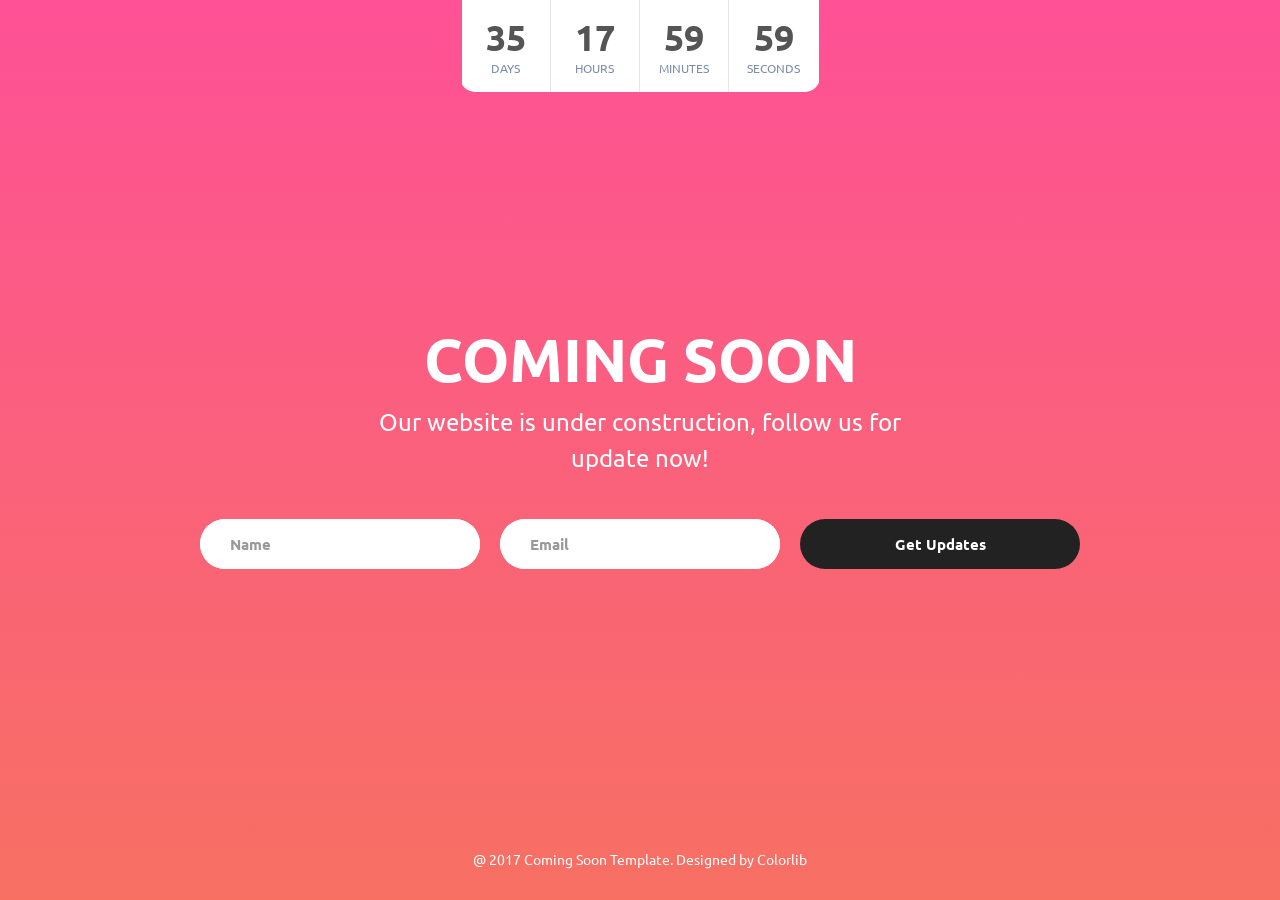
==== index.html @ 7127427f "Changed the Template to a coming soon Added a new tamplate to change the website to coming soon rath" ====
<!DOCTYPE html>
<html lang="en">
<head>
	<title>Kibou Games is comming back soon!</title>
	<meta charset="UTF-8">
	<meta name="viewport" content="width=device-width, initial-scale=1">
<!--===============================================================================================-->	
	<link rel="icon" type="image/png" href="images/icons/favicon.ico"/>
<!--===============================================================================================-->
	<link rel="stylesheet" type="text/css" href="vendor/bootstrap/css/bootstrap.min.css">
<!--===============================================================================================-->
	<link rel="stylesheet" type="text/css" href="fonts/font-awesome-4.7.0/css/font-awesome.min.css">
<!--===============================================================================================-->
	<link rel="stylesheet" type="text/css" href="vendor/animate/animate.css">
<!--===============================================================================================-->
	<link rel="stylesheet" type="text/css" href="vendor/select2/select2.min.css">
<!--===============================================================================================-->
	<link rel="stylesheet" type="text/css" href="css/util.css">
	<link rel="stylesheet" type="text/css" href="css/main.css">
<!--===============================================================================================-->
</head>
<body>
	
	
	<div class="bg-g1 size1 flex-w flex-col-c-sb p-l-15 p-r-15 p-b-30">
		<div class="flex-w flex-c cd100 wsize1 bor1">
			<div class="flex-col-c-m size2 bg0 bor2">
				<span class="l1-txt3 p-b-7 days">35</span>
				<span class="s1-txt1">Days</span>
			</div>

			<div class="flex-col-c-m size2 bg0 bor2">
				<span class="l1-txt3 p-b-7 hours">17</span>
				<span class="s1-txt1">Hours</span>
			</div>

			<div class="flex-col-c-m size2 bg0 bor2">
				<span class="l1-txt3 p-b-7 minutes">50</span>
				<span class="s1-txt1">Minutes</span>
			</div>

			<div class="flex-col-c-m size2 bg0">
				<span class="l1-txt3 p-b-7 seconds">39</span>
				<span class="s1-txt1">Seconds</span>
			</div>
		</div>


		<div class="flex-col-c w-full p-t-50 p-b-80">
			<h3 class="l1-txt1 txt-center p-b-10">
				Coming Soon
			</h3>

			<p class="txt-center l1-txt2 p-b-43 wsize2">
				Our website is under construction, follow us for update now!
			</p>

			<form class="flex-w flex-c-m w-full contact100-form validate-form">
				<div class="wrap-input100 validate-input where1" data-validate = "Name is required">
					<input class="s1-txt3 placeholder0 input100" type="text" name="name" placeholder="Name">
				</div>

				<div class="wrap-input100 validate-input where1" data-validate = "Email is required: ex@abc.xyz">
					<input class="s1-txt3 placeholder0 input100" type="text" name="email" placeholder="Email">
				</div>

				<button class="flex-c-m s1-txt4 size3 how-btn trans-04 where1">
					Get Updates
				</button>
				
			</form>			
		</div>

		<span class="s1-txt2 txt-center">
			@ 2017 Coming Soon Template. Designed by Colorlib
		</span>

	</div>



	

<!--===============================================================================================-->	
	<script src="vendor/jquery/jquery-3.2.1.min.js"></script>
<!--===============================================================================================-->
	<script src="vendor/bootstrap/js/popper.js"></script>
	<script src="vendor/bootstrap/js/bootstrap.min.js"></script>
<!--===============================================================================================-->
	<script src="vendor/select2/select2.min.js"></script>
<!--===============================================================================================-->
	<script src="vendor/countdowntime/moment.min.js"></script>
	<script src="vendor/countdowntime/moment-timezone.min.js"></script>
	<script src="vendor/countdowntime/moment-timezone-with-data.min.js"></script>
	<script src="vendor/countdowntime/countdowntime.js"></script>
	<script>
		$('.cd100').countdown100({
			// Set Endtime here
			// Endtime must be > current time
			endtimeYear: 0,
			endtimeMonth: 0,
			endtimeDate: 35,
			endtimeHours: 18,
			endtimeMinutes: 0,
			endtimeSeconds: 0,
			timeZone: "" 
			// ex:  timeZone: "America/New_York", can be empty
			// go to " http://momentjs.com/timezone/ " to get timezone
		});
	</script>
<!--===============================================================================================-->
	<script src="vendor/tilt/tilt.jquery.min.js"></script>
	<script >
		$('.js-tilt').tilt({
			scale: 1.1
		})
	</script>
<!--===============================================================================================-->
	<script src="js/main.js"></script>

</body>
</html>
---- css/util.css ----
/*//////////////////////////////////////////////////////////////////
[ REBOOT ]*/
*, *:before, *:after {
	margin: 0px; 
	padding: 0px; 
	-webkit-box-sizing: border-box;
	-moz-box-sizing: border-box;
	box-sizing: border-box;
}

body, html {
	font-family: Arial, sans-serif;
	font-size: 15px;
	color: #666666;

	height: 100%;
	background-color: #fff;
	-webkit-box-sizing: border-box;
	-moz-box-sizing: border-box;
	box-sizing: border-box;
}

/*---------------------------------------------*/
a:focus {outline: none;}
a:hover {text-decoration: none;}

/* ------------------------------------ */
h1,h2,h3,h4,h5,h6,p {margin: 0px;}

ul, li {
	margin: 0px;
	list-style-type: none;
}


/* ------------------------------------ */
input, textarea, label {
	display: block;
	outline: none;
	border: none;
}

/* ------------------------------------ */
button {
	outline: none;
	border: none;
	background: transparent;
	cursor: pointer;
}
button:focus {outline: none;}

iframe {border: none;}


/*//////////////////////////////////////////////////////////////////
[ FONT SIZE ]*/
.fs-1 {font-size: 1px;}
.fs-2 {font-size: 2px;}
.fs-3 {font-size: 3px;}
.fs-4 {font-size: 4px;}
.fs-5 {font-size: 5px;}
.fs-6 {font-size: 6px;}
.fs-7 {font-size: 7px;}
.fs-8 {font-size: 8px;}
.fs-9 {font-size: 9px;}
.fs-10 {font-size: 10px;}
.fs-11 {font-size: 11px;}
.fs-12 {font-size: 12px;}
.fs-13 {font-size: 13px;}
.fs-14 {font-size: 14px;}
.fs-15 {font-size: 15px;}
.fs-16 {font-size: 16px;}
.fs-17 {font-size: 17px;}
.fs-18 {font-size: 18px;}
.fs-19 {font-size: 19px;}
.fs-20 {font-size: 20px;}
.fs-21 {font-size: 21px;}
.fs-22 {font-size: 22px;}
.fs-23 {font-size: 23px;}
.fs-24 {font-size: 24px;}
.fs-25 {font-size: 25px;}
.fs-26 {font-size: 26px;}
.fs-27 {font-size: 27px;}
.fs-28 {font-size: 28px;}
.fs-29 {font-size: 29px;}
.fs-30 {font-size: 30px;}
.fs-31 {font-size: 31px;}
.fs-32 {font-size: 32px;}
.fs-33 {font-size: 33px;}
.fs-34 {font-size: 34px;}
.fs-35 {font-size: 35px;}
.fs-36 {font-size: 36px;}
.fs-37 {font-size: 37px;}
.fs-38 {font-size: 38px;}
.fs-39 {font-size: 39px;}
.fs-40 {font-size: 40px;}
.fs-41 {font-size: 41px;}
.fs-42 {font-size: 42px;}
.fs-43 {font-size: 43px;}
.fs-44 {font-size: 44px;}
.fs-45 {font-size: 45px;}
.fs-46 {font-size: 46px;}
.fs-47 {font-size: 47px;}
.fs-48 {font-size: 48px;}
.fs-49 {font-size: 49px;}
.fs-50 {font-size: 50px;}
.fs-51 {font-size: 51px;}
.fs-52 {font-size: 52px;}
.fs-53 {font-size: 53px;}
.fs-54 {font-size: 54px;}
.fs-55 {font-size: 55px;}
.fs-56 {font-size: 56px;}
.fs-57 {font-size: 57px;}
.fs-58 {font-size: 58px;}
.fs-59 {font-size: 59px;}
.fs-60 {font-size: 60px;}
.fs-61 {font-size: 61px;}
.fs-62 {font-size: 62px;}
.fs-63 {font-size: 63px;}
.fs-64 {font-size: 64px;}
.fs-65 {font-size: 65px;}
.fs-66 {font-size: 66px;}
.fs-67 {font-size: 67px;}
.fs-68 {font-size: 68px;}
.fs-69 {font-size: 69px;}
.fs-70 {font-size: 70px;}
.fs-71 {font-size: 71px;}
.fs-72 {font-size: 72px;}
.fs-73 {font-size: 73px;}
.fs-74 {font-size: 74px;}
.fs-75 {font-size: 75px;}
.fs-76 {font-size: 76px;}
.fs-77 {font-size: 77px;}
.fs-78 {font-size: 78px;}
.fs-79 {font-size: 79px;}
.fs-80 {font-size: 80px;}
.fs-81 {font-size: 81px;}
.fs-82 {font-size: 82px;}
.fs-83 {font-size: 83px;}
.fs-84 {font-size: 84px;}
.fs-85 {font-size: 85px;}
.fs-86 {font-size: 86px;}
.fs-87 {font-size: 87px;}
.fs-88 {font-size: 88px;}
.fs-89 {font-size: 89px;}
.fs-90 {font-size: 90px;}
.fs-91 {font-size: 91px;}
.fs-92 {font-size: 92px;}
.fs-93 {font-size: 93px;}
.fs-94 {font-size: 94px;}
.fs-95 {font-size: 95px;}
.fs-96 {font-size: 96px;}
.fs-97 {font-size: 97px;}
.fs-98 {font-size: 98px;}
.fs-99 {font-size: 99px;}
.fs-100 {font-size: 100px;}
.fs-101 {font-size: 101px;}
.fs-102 {font-size: 102px;}
.fs-103 {font-size: 103px;}
.fs-104 {font-size: 104px;}
.fs-105 {font-size: 105px;}
.fs-106 {font-size: 106px;}
.fs-107 {font-size: 107px;}
.fs-108 {font-size: 108px;}
.fs-109 {font-size: 109px;}
.fs-110 {font-size: 110px;}
.fs-111 {font-size: 111px;}
.fs-112 {font-size: 112px;}
.fs-113 {font-size: 113px;}
.fs-114 {font-size: 114px;}
.fs-115 {font-size: 115px;}
.fs-116 {font-size: 116px;}
.fs-117 {font-size: 117px;}
.fs-118 {font-size: 118px;}
.fs-119 {font-size: 119px;}
.fs-120 {font-size: 120px;}
.fs-121 {font-size: 121px;}
.fs-122 {font-size: 122px;}
.fs-123 {font-size: 123px;}
.fs-124 {font-size: 124px;}
.fs-125 {font-size: 125px;}
.fs-126 {font-size: 126px;}
.fs-127 {font-size: 127px;}
.fs-128 {font-size: 128px;}
.fs-129 {font-size: 129px;}
.fs-130 {font-size: 130px;}
.fs-131 {font-size: 131px;}
.fs-132 {font-size: 132px;}
.fs-133 {font-size: 133px;}
.fs-134 {font-size: 134px;}
.fs-135 {font-size: 135px;}
.fs-136 {font-size: 136px;}
.fs-137 {font-size: 137px;}
.fs-138 {font-size: 138px;}
.fs-139 {font-size: 139px;}
.fs-140 {font-size: 140px;}
.fs-141 {font-size: 141px;}
.fs-142 {font-size: 142px;}
.fs-143 {font-size: 143px;}
.fs-144 {font-size: 144px;}
.fs-145 {font-size: 145px;}
.fs-146 {font-size: 146px;}
.fs-147 {font-size: 147px;}
.fs-148 {font-size: 148px;}
.fs-149 {font-size: 149px;}
.fs-150 {font-size: 150px;}
.fs-151 {font-size: 151px;}
.fs-152 {font-size: 152px;}
.fs-153 {font-size: 153px;}
.fs-154 {font-size: 154px;}
.fs-155 {font-size: 155px;}
.fs-156 {font-size: 156px;}
.fs-157 {font-size: 157px;}
.fs-158 {font-size: 158px;}
.fs-159 {font-size: 159px;}
.fs-160 {font-size: 160px;}
.fs-161 {font-size: 161px;}
.fs-162 {font-size: 162px;}
.fs-163 {font-size: 163px;}
.fs-164 {font-size: 164px;}
.fs-165 {font-size: 165px;}
.fs-166 {font-size: 166px;}
.fs-167 {font-size: 167px;}
.fs-168 {font-size: 168px;}
.fs-169 {font-size: 169px;}
.fs-170 {font-size: 170px;}
.fs-171 {font-size: 171px;}
.fs-172 {font-size: 172px;}
.fs-173 {font-size: 173px;}
.fs-174 {font-size: 174px;}
.fs-175 {font-size: 175px;}
.fs-176 {font-size: 176px;}
.fs-177 {font-size: 177px;}
.fs-178 {font-size: 178px;}
.fs-179 {font-size: 179px;}
.fs-180 {font-size: 180px;}
.fs-181 {font-size: 181px;}
.fs-182 {font-size: 182px;}
.fs-183 {font-size: 183px;}
.fs-184 {font-size: 184px;}
.fs-185 {font-size: 185px;}
.fs-186 {font-size: 186px;}
.fs-187 {font-size: 187px;}
.fs-188 {font-size: 188px;}
.fs-189 {font-size: 189px;}
.fs-190 {font-size: 190px;}
.fs-191 {font-size: 191px;}
.fs-192 {font-size: 192px;}
.fs-193 {font-size: 193px;}
.fs-194 {font-size: 194px;}
.fs-195 {font-size: 195px;}
.fs-196 {font-size: 196px;}
.fs-197 {font-size: 197px;}
.fs-198 {font-size: 198px;}
.fs-199 {font-size: 199px;}
.fs-200 {font-size: 200px;}

/*//////////////////////////////////////////////////////////////////
[ PADDING ]*/
.p-t-0 {padding-top: 0px;}
.p-t-1 {padding-top: 1px;}
.p-t-2 {padding-top: 2px;}
.p-t-3 {padding-top: 3px;}
.p-t-4 {padding-top: 4px;}
.p-t-5 {padding-top: 5px;}
.p-t-6 {padding-top: 6px;}
.p-t-7 {padding-top: 7px;}
.p-t-8 {padding-top: 8px;}
.p-t-9 {padding-top: 9px;}
.p-t-10 {padding-top: 10px;}
.p-t-11 {padding-top: 11px;}
.p-t-12 {padding-top: 12px;}
.p-t-13 {padding-top: 13px;}
.p-t-14 {padding-top: 14px;}
.p-t-15 {padding-top: 15px;}
.p-t-16 {padding-top: 16px;}
.p-t-17 {padding-top: 17px;}
.p-t-18 {padding-top: 18px;}
.p-t-19 {padding-top: 19px;}
.p-t-20 {padding-top: 20px;}
.p-t-21 {padding-top: 21px;}
.p-t-22 {padding-top: 22px;}
.p-t-23 {padding-top: 23px;}
.p-t-24 {padding-top: 24px;}
.p-t-25 {padding-top: 25px;}
.p-t-26 {padding-top: 26px;}
.p-t-27 {padding-top: 27px;}
.p-t-28 {padding-top: 28px;}
.p-t-29 {padding-top: 29px;}
.p-t-30 {padding-top: 30px;}
.p-t-31 {padding-top: 31px;}
.p-t-32 {padding-top: 32px;}
.p-t-33 {padding-top: 33px;}
.p-t-34 {padding-top: 34px;}
.p-t-35 {padding-top: 35px;}
.p-t-36 {padding-top: 36px;}
.p-t-37 {padding-top: 37px;}
.p-t-38 {padding-top: 38px;}
.p-t-39 {padding-top: 39px;}
.p-t-40 {padding-top: 40px;}
.p-t-41 {padding-top: 41px;}
.p-t-42 {padding-top: 42px;}
.p-t-43 {padding-top: 43px;}
.p-t-44 {padding-top: 44px;}
.p-t-45 {padding-top: 45px;}
.p-t-46 {padding-top: 46px;}
.p-t-47 {padding-top: 47px;}
.p-t-48 {padding-top: 48px;}
.p-t-49 {padding-top: 49px;}
.p-t-50 {padding-top: 50px;}
.p-t-51 {padding-top: 51px;}
.p-t-52 {padding-top: 52px;}
.p-t-53 {padding-top: 53px;}
.p-t-54 {padding-top: 54px;}
.p-t-55 {padding-top: 55px;}
.p-t-56 {padding-top: 56px;}
.p-t-57 {padding-top: 57px;}
.p-t-58 {padding-top: 58px;}
.p-t-59 {padding-top: 59px;}
.p-t-60 {padding-top: 60px;}
.p-t-61 {padding-top: 61px;}
.p-t-62 {padding-top: 62px;}
.p-t-63 {padding-top: 63px;}
.p-t-64 {padding-top: 64px;}
.p-t-65 {padding-top: 65px;}
.p-t-66 {padding-top: 66px;}
.p-t-67 {padding-top: 67px;}
.p-t-68 {padding-top: 68px;}
.p-t-69 {padding-top: 69px;}
.p-t-70 {padding-top: 70px;}
.p-t-71 {padding-top: 71px;}
.p-t-72 {padding-top: 72px;}
.p-t-73 {padding-top: 73px;}
.p-t-74 {padding-top: 74px;}
.p-t-75 {padding-top: 75px;}
.p-t-76 {padding-top: 76px;}
.p-t-77 {padding-top: 77px;}
.p-t-78 {padding-top: 78px;}
.p-t-79 {padding-top: 79px;}
.p-t-80 {padding-top: 80px;}
.p-t-81 {padding-top: 81px;}
.p-t-82 {padding-top: 82px;}
.p-t-83 {padding-top: 83px;}
.p-t-84 {padding-top: 84px;}
.p-t-85 {padding-top: 85px;}
.p-t-86 {padding-top: 86px;}
.p-t-87 {padding-top: 87px;}
.p-t-88 {padding-top: 88px;}
.p-t-89 {padding-top: 89px;}
.p-t-90 {padding-top: 90px;}
.p-t-91 {padding-top: 91px;}
.p-t-92 {padding-top: 92px;}
.p-t-93 {padding-top: 93px;}
.p-t-94 {padding-top: 94px;}
.p-t-95 {padding-top: 95px;}
.p-t-96 {padding-top: 96px;}
.p-t-97 {padding-top: 97px;}
.p-t-98 {padding-top: 98px;}
.p-t-99 {padding-top: 99px;}
.p-t-100 {padding-top: 100px;}
.p-t-101 {padding-top: 101px;}
.p-t-102 {padding-top: 102px;}
.p-t-103 {padding-top: 103px;}
.p-t-104 {padding-top: 104px;}
.p-t-105 {padding-top: 105px;}
.p-t-106 {padding-top: 106px;}
.p-t-107 {padding-top: 107px;}
.p-t-108 {padding-top: 108px;}
.p-t-109 {padding-top: 109px;}
.p-t-110 {padding-top: 110px;}
.p-t-111 {padding-top: 111px;}
.p-t-112 {padding-top: 112px;}
.p-t-113 {padding-top: 113px;}
.p-t-114 {padding-top: 114px;}
.p-t-115 {padding-top: 115px;}
.p-t-116 {padding-top: 116px;}
.p-t-117 {padding-top: 117px;}
.p-t-118 {padding-top: 118px;}
.p-t-119 {padding-top: 119px;}
.p-t-120 {padding-top: 120px;}
.p-t-121 {padding-top: 121px;}
.p-t-122 {padding-top: 122px;}
.p-t-123 {padding-top: 123px;}
.p-t-124 {padding-top: 124px;}
.p-t-125 {padding-top: 125px;}
.p-t-126 {padding-top: 126px;}
.p-t-127 {padding-top: 127px;}
.p-t-128 {padding-top: 128px;}
.p-t-129 {padding-top: 129px;}
.p-t-130 {padding-top: 130px;}
.p-t-131 {padding-top: 131px;}
.p-t-132 {padding-top: 132px;}
.p-t-133 {padding-top: 133px;}
.p-t-134 {padding-top: 134px;}
.p-t-135 {padding-top: 135px;}
.p-t-136 {padding-top: 136px;}
.p-t-137 {padding-top: 137px;}
.p-t-138 {padding-top: 138px;}
.p-t-139 {padding-top: 139px;}
.p-t-140 {padding-top: 140px;}
.p-t-141 {padding-top: 141px;}
.p-t-142 {padding-top: 142px;}
.p-t-143 {padding-top: 143px;}
.p-t-144 {padding-top: 144px;}
.p-t-145 {padding-top: 145px;}
.p-t-146 {padding-top: 146px;}
.p-t-147 {padding-top: 147px;}
.p-t-148 {padding-top: 148px;}
.p-t-149 {padding-top: 149px;}
.p-t-150 {padding-top: 150px;}
.p-t-151 {padding-top: 151px;}
.p-t-152 {padding-top: 152px;}
.p-t-153 {padding-top: 153px;}
.p-t-154 {padding-top: 154px;}
.p-t-155 {padding-top: 155px;}
.p-t-156 {padding-top: 156px;}
.p-t-157 {padding-top: 157px;}
.p-t-158 {padding-top: 158px;}
.p-t-159 {padding-top: 159px;}
.p-t-160 {padding-top: 160px;}
.p-t-161 {padding-top: 161px;}
.p-t-162 {padding-top: 162px;}
.p-t-163 {padding-top: 163px;}
.p-t-164 {padding-top: 164px;}
.p-t-165 {padding-top: 165px;}
.p-t-166 {padding-top: 166px;}
.p-t-167 {padding-top: 167px;}
.p-t-168 {padding-top: 168px;}
.p-t-169 {padding-top: 169px;}
.p-t-170 {padding-top: 170px;}
.p-t-171 {padding-top: 171px;}
.p-t-172 {padding-top: 172px;}
.p-t-173 {padding-top: 173px;}
.p-t-174 {padding-top: 174px;}
.p-t-175 {padding-top: 175px;}
.p-t-176 {padding-top: 176px;}
.p-t-177 {padding-top: 177px;}
.p-t-178 {padding-top: 178px;}
.p-t-179 {padding-top: 179px;}
.p-t-180 {padding-top: 180px;}
.p-t-181 {padding-top: 181px;}
.p-t-182 {padding-top: 182px;}
.p-t-183 {padding-top: 183px;}
.p-t-184 {padding-top: 184px;}
.p-t-185 {padding-top: 185px;}
.p-t-186 {padding-top: 186px;}
.p-t-187 {padding-top: 187px;}
.p-t-188 {padding-top: 188px;}
.p-t-189 {padding-top: 189px;}
.p-t-190 {padding-top: 190px;}
.p-t-191 {padding-top: 191px;}
.p-t-192 {padding-top: 192px;}
.p-t-193 {padding-top: 193px;}
.p-t-194 {padding-top: 194px;}
.p-t-195 {padding-top: 195px;}
.p-t-196 {padding-top: 196px;}
.p-t-197 {padding-top: 197px;}
.p-t-198 {padding-top: 198px;}
.p-t-199 {padding-top: 199px;}
.p-t-200 {padding-top: 200px;}
.p-t-201 {padding-top: 201px;}
.p-t-202 {padding-top: 202px;}
.p-t-203 {padding-top: 203px;}
.p-t-204 {padding-top: 204px;}
.p-t-205 {padding-top: 205px;}
.p-t-206 {padding-top: 206px;}
.p-t-207 {padding-top: 207px;}
.p-t-208 {padding-top: 208px;}
.p-t-209 {padding-top: 209px;}
.p-t-210 {padding-top: 210px;}
.p-t-211 {padding-top: 211px;}
.p-t-212 {padding-top: 212px;}
.p-t-213 {padding-top: 213px;}
.p-t-214 {padding-top: 214px;}
.p-t-215 {padding-top: 215px;}
.p-t-216 {padding-top: 216px;}
.p-t-217 {padding-top: 217px;}
.p-t-218 {padding-top: 218px;}
.p-t-219 {padding-top: 219px;}
.p-t-220 {padding-top: 220px;}
.p-t-221 {padding-top: 221px;}
.p-t-222 {padding-top: 222px;}
.p-t-223 {padding-top: 223px;}
.p-t-224 {padding-top: 224px;}
.p-t-225 {padding-top: 225px;}
.p-t-226 {padding-top: 226px;}
.p-t-227 {padding-top: 227px;}
.p-t-228 {padding-top: 228px;}
.p-t-229 {padding-top: 229px;}
.p-t-230 {padding-top: 230px;}
.p-t-231 {padding-top: 231px;}
.p-t-232 {padding-top: 232px;}
.p-t-233 {padding-top: 233px;}
.p-t-234 {padding-top: 234px;}
.p-t-235 {padding-top: 235px;}
.p-t-236 {padding-top: 236px;}
.p-t-237 {padding-top: 237px;}
.p-t-238 {padding-top: 238px;}
.p-t-239 {padding-top: 239px;}
.p-t-240 {padding-top: 240px;}
.p-t-241 {padding-top: 241px;}
.p-t-242 {padding-top: 242px;}
.p-t-243 {padding-top: 243px;}
.p-t-244 {padding-top: 244px;}
.p-t-245 {padding-top: 245px;}
.p-t-246 {padding-top: 246px;}
.p-t-247 {padding-top: 247px;}
.p-t-248 {padding-top: 248px;}
.p-t-249 {padding-top: 249px;}
.p-t-250 {padding-top: 250px;}
.p-b-0 {padding-bottom: 0px;}
.p-b-1 {padding-bottom: 1px;}
.p-b-2 {padding-bottom: 2px;}
.p-b-3 {padding-bottom: 3px;}
.p-b-4 {padding-bottom: 4px;}
.p-b-5 {padding-bottom: 5px;}
.p-b-6 {padding-bottom: 6px;}
.p-b-7 {padding-bottom: 7px;}
.p-b-8 {padding-bottom: 8px;}
.p-b-9 {padding-bottom: 9px;}
.p-b-10 {padding-bottom: 10px;}
.p-b-11 {padding-bottom: 11px;}
.p-b-12 {padding-bottom: 12px;}
.p-b-13 {padding-bottom: 13px;}
.p-b-14 {padding-bottom: 14px;}
.p-b-15 {padding-bottom: 15px;}
.p-b-16 {padding-bottom: 16px;}
.p-b-17 {padding-bottom: 17px;}
.p-b-18 {padding-bottom: 18px;}
.p-b-19 {padding-bottom: 19px;}
.p-b-20 {padding-bottom: 20px;}
.p-b-21 {padding-bottom: 21px;}
.p-b-22 {padding-bottom: 22px;}
.p-b-23 {padding-bottom: 23px;}
.p-b-24 {padding-bottom: 24px;}
.p-b-25 {padding-bottom: 25px;}
.p-b-26 {padding-bottom: 26px;}
.p-b-27 {padding-bottom: 27px;}
.p-b-28 {padding-bottom: 28px;}
.p-b-29 {padding-bottom: 29px;}
.p-b-30 {padding-bottom: 30px;}
.p-b-31 {padding-bottom: 31px;}
.p-b-32 {padding-bottom: 32px;}
.p-b-33 {padding-bottom: 33px;}
.p-b-34 {padding-bottom: 34px;}
.p-b-35 {padding-bottom: 35px;}
.p-b-36 {padding-bottom: 36px;}
.p-b-37 {padding-bottom: 37px;}
.p-b-38 {padding-bottom: 38px;}
.p-b-39 {padding-bottom: 39px;}
.p-b-40 {padding-bottom: 40px;}
.p-b-41 {padding-bottom: 41px;}
.p-b-42 {padding-bottom: 42px;}
.p-b-43 {padding-bottom: 43px;}
.p-b-44 {padding-bottom: 44px;}
.p-b-45 {padding-bottom: 45px;}
.p-b-46 {padding-bottom: 46px;}
.p-b-47 {padding-bottom: 47px;}
.p-b-48 {padding-bottom: 48px;}
.p-b-49 {padding-bottom: 49px;}
.p-b-50 {padding-bottom: 50px;}
.p-b-51 {padding-bottom: 51px;}
.p-b-52 {padding-bottom: 52px;}
.p-b-53 {padding-bottom: 53px;}
.p-b-54 {padding-bottom: 54px;}
.p-b-55 {padding-bottom: 55px;}
.p-b-56 {padding-bottom: 56px;}
.p-b-57 {padding-bottom: 57px;}
.p-b-58 {padding-bottom: 58px;}
.p-b-59 {padding-bottom: 59px;}
.p-b-60 {padding-bottom: 60px;}
.p-b-61 {padding-bottom: 61px;}
.p-b-62 {padding-bottom: 62px;}
.p-b-63 {padding-bottom: 63px;}
.p-b-64 {padding-bottom: 64px;}
.p-b-65 {padding-bottom: 65px;}
.p-b-66 {padding-bottom: 66px;}
.p-b-67 {padding-bottom: 67px;}
.p-b-68 {padding-bottom: 68px;}
.p-b-69 {padding-bottom: 69px;}
.p-b-70 {padding-bottom: 70px;}
.p-b-71 {padding-bottom: 71px;}
.p-b-72 {padding-bottom: 72px;}
.p-b-73 {padding-bottom: 73px;}
.p-b-74 {padding-bottom: 74px;}
.p-b-75 {padding-bottom: 75px;}
.p-b-76 {padding-bottom: 76px;}
.p-b-77 {padding-bottom: 77px;}
.p-b-78 {padding-bottom: 78px;}
.p-b-79 {padding-bottom: 79px;}
.p-b-80 {padding-bottom: 80px;}
.p-b-81 {padding-bottom: 81px;}
.p-b-82 {padding-bottom: 82px;}
.p-b-83 {padding-bottom: 83px;}
.p-b-84 {padding-bottom: 84px;}
.p-b-85 {padding-bottom: 85px;}
.p-b-86 {padding-bottom: 86px;}
.p-b-87 {padding-bottom: 87px;}
.p-b-88 {padding-bottom: 88px;}
.p-b-89 {padding-bottom: 89px;}
.p-b-90 {padding-bottom: 90px;}
.p-b-91 {padding-bottom: 91px;}
.p-b-92 {padding-bottom: 92px;}
.p-b-93 {padding-bottom: 93px;}
.p-b-94 {padding-bottom: 94px;}
.p-b-95 {padding-bottom: 95px;}
.p-b-96 {padding-bottom: 96px;}
.p-b-97 {padding-bottom: 97px;}
.p-b-98 {padding-bottom: 98px;}
.p-b-99 {padding-bottom: 99px;}
.p-b-100 {padding-bottom: 100px;}
.p-b-101 {padding-bottom: 101px;}
.p-b-102 {padding-bottom: 102px;}
.p-b-103 {padding-bottom: 103px;}
.p-b-104 {padding-bottom: 104px;}
.p-b-105 {padding-bottom: 105px;}
.p-b-106 {padding-bottom: 106px;}
.p-b-107 {padding-bottom: 107px;}
.p-b-108 {padding-bottom: 108px;}
.p-b-109 {padding-bottom: 109px;}
.p-b-110 {padding-bottom: 110px;}
.p-b-111 {padding-bottom: 111px;}
.p-b-112 {padding-bottom: 112px;}
.p-b-113 {padding-bottom: 113px;}
.p-b-114 {padding-bottom: 114px;}
.p-b-115 {padding-bottom: 115px;}
.p-b-116 {padding-bottom: 116px;}
.p-b-117 {padding-bottom: 117px;}
.p-b-118 {padding-bottom: 118px;}
.p-b-119 {padding-bottom: 119px;}
.p-b-120 {padding-bottom: 120px;}
.p-b-121 {padding-bottom: 121px;}
.p-b-122 {padding-bottom: 122px;}
.p-b-123 {padding-bottom: 123px;}
.p-b-124 {padding-bottom: 124px;}
.p-b-125 {padding-bottom: 125px;}
.p-b-126 {padding-bottom: 126px;}
.p-b-127 {padding-bottom: 127px;}
.p-b-128 {padding-bottom: 128px;}
.p-b-129 {padding-bottom: 129px;}
.p-b-130 {padding-bottom: 130px;}
.p-b-131 {padding-bottom: 131px;}
.p-b-132 {padding-bottom: 132px;}
.p-b-133 {padding-bottom: 133px;}
.p-b-134 {padding-bottom: 134px;}
.p-b-135 {padding-bottom: 135px;}
.p-b-136 {padding-bottom: 136px;}
.p-b-137 {padding-bottom: 137px;}
.p-b-138 {padding-bottom: 138px;}
.p-b-139 {padding-bottom: 139px;}
.p-b-140 {padding-bottom: 140px;}
.p-b-141 {padding-bottom: 141px;}
.p-b-142 {padding-bottom: 142px;}
.p-b-143 {padding-bottom: 143px;}
.p-b-144 {padding-bottom: 144px;}
.p-b-145 {padding-bottom: 145px;}
.p-b-146 {padding-bottom: 146px;}
.p-b-147 {padding-bottom: 147px;}
.p-b-148 {padding-bottom: 148px;}
.p-b-149 {padding-bottom: 149px;}
.p-b-150 {padding-bottom: 150px;}
.p-b-151 {padding-bottom: 151px;}
.p-b-152 {padding-bottom: 152px;}
.p-b-153 {padding-bottom: 153px;}
.p-b-154 {padding-bottom: 154px;}
.p-b-155 {padding-bottom: 155px;}
.p-b-156 {padding-bottom: 156px;}
.p-b-157 {padding-bottom: 157px;}
.p-b-158 {padding-bottom: 158px;}
.p-b-159 {padding-bottom: 159px;}
.p-b-160 {padding-bottom: 160px;}
.p-b-161 {padding-bottom: 161px;}
.p-b-162 {padding-bottom: 162px;}
.p-b-163 {padding-bottom: 163px;}
.p-b-164 {padding-bottom: 164px;}
.p-b-165 {padding-bottom: 165px;}
.p-b-166 {padding-bottom: 166px;}
.p-b-167 {padding-bottom: 167px;}
.p-b-168 {padding-bottom: 168px;}
.p-b-169 {padding-bottom: 169px;}
.p-b-170 {padding-bottom: 170px;}
.p-b-171 {padding-bottom: 171px;}
.p-b-172 {padding-bottom: 172px;}
.p-b-173 {padding-bottom: 173px;}
.p-b-174 {padding-bottom: 174px;}
.p-b-175 {padding-bottom: 175px;}
.p-b-176 {padding-bottom: 176px;}
.p-b-177 {padding-bottom: 177px;}
.p-b-178 {padding-bottom: 178px;}
.p-b-179 {padding-bottom: 179px;}
.p-b-180 {padding-bottom: 180px;}
.p-b-181 {padding-bottom: 181px;}
.p-b-182 {padding-bottom: 182px;}
.p-b-183 {padding-bottom: 183px;}
.p-b-184 {padding-bottom: 184px;}
.p-b-185 {padding-bottom: 185px;}
.p-b-186 {padding-bottom: 186px;}
.p-b-187 {padding-bottom: 187px;}
.p-b-188 {padding-bottom: 188px;}
.p-b-189 {padding-bottom: 189px;}
.p-b-190 {padding-bottom: 190px;}
.p-b-191 {padding-bottom: 191px;}
.p-b-192 {padding-bottom: 192px;}
.p-b-193 {padding-bottom: 193px;}
.p-b-194 {padding-bottom: 194px;}
.p-b-195 {padding-bottom: 195px;}
.p-b-196 {padding-bottom: 196px;}
.p-b-197 {padding-bottom: 197px;}
.p-b-198 {padding-bottom: 198px;}
.p-b-199 {padding-bottom: 199px;}
.p-b-200 {padding-bottom: 200px;}
.p-b-201 {padding-bottom: 201px;}
.p-b-202 {padding-bottom: 202px;}
.p-b-203 {padding-bottom: 203px;}
.p-b-204 {padding-bottom: 204px;}
.p-b-205 {padding-bottom: 205px;}
.p-b-206 {padding-bottom: 206px;}
.p-b-207 {padding-bottom: 207px;}
.p-b-208 {padding-bottom: 208px;}
.p-b-209 {padding-bottom: 209px;}
.p-b-210 {padding-bottom: 210px;}
.p-b-211 {padding-bottom: 211px;}
.p-b-212 {padding-bottom: 212px;}
.p-b-213 {padding-bottom: 213px;}
.p-b-214 {padding-bottom: 214px;}
.p-b-215 {padding-bottom: 215px;}
.p-b-216 {padding-bottom: 216px;}
.p-b-217 {padding-bottom: 217px;}
.p-b-218 {padding-bottom: 218px;}
.p-b-219 {padding-bottom: 219px;}
.p-b-220 {padding-bottom: 220px;}
.p-b-221 {padding-bottom: 221px;}
.p-b-222 {padding-bottom: 222px;}
.p-b-223 {padding-bottom: 223px;}
.p-b-224 {padding-bottom: 224px;}
.p-b-225 {padding-bottom: 225px;}
.p-b-226 {padding-bottom: 226px;}
.p-b-227 {padding-bottom: 227px;}
.p-b-228 {padding-bottom: 228px;}
.p-b-229 {padding-bottom: 229px;}
.p-b-230 {padding-bottom: 230px;}
.p-b-231 {padding-bottom: 231px;}
.p-b-232 {padding-bottom: 232px;}
.p-b-233 {padding-bottom: 233px;}
.p-b-234 {padding-bottom: 234px;}
.p-b-235 {padding-bottom: 235px;}
.p-b-236 {padding-bottom: 236px;}
.p-b-237 {padding-bottom: 237px;}
.p-b-238 {padding-bottom: 238px;}
.p-b-239 {padding-bottom: 239px;}
.p-b-240 {padding-bottom: 240px;}
.p-b-241 {padding-bottom: 241px;}
.p-b-242 {padding-bottom: 242px;}
.p-b-243 {padding-bottom: 243px;}
.p-b-244 {padding-bottom: 244px;}
.p-b-245 {padding-bottom: 245px;}
.p-b-246 {padding-bottom: 246px;}
.p-b-247 {padding-bottom: 247px;}
.p-b-248 {padding-bottom: 248px;}
.p-b-249 {padding-bottom: 249px;}
.p-b-250 {padding-bottom: 250px;}
.p-l-0 {padding-left: 0px;}
.p-l-1 {padding-left: 1px;}
.p-l-2 {padding-left: 2px;}
.p-l-3 {padding-left: 3px;}
.p-l-4 {padding-left: 4px;}
.p-l-5 {padding-left: 5px;}
.p-l-6 {padding-left: 6px;}
.p-l-7 {padding-left: 7px;}
.p-l-8 {padding-left: 8px;}
.p-l-9 {padding-left: 9px;}
.p-l-10 {padding-left: 10px;}
.p-l-11 {padding-left: 11px;}
.p-l-12 {padding-left: 12px;}
.p-l-13 {padding-left: 13px;}
.p-l-14 {padding-left: 14px;}
.p-l-15 {padding-left: 15px;}
.p-l-16 {padding-left: 16px;}
.p-l-17 {padding-left: 17px;}
.p-l-18 {padding-left: 18px;}
.p-l-19 {padding-left: 19px;}
.p-l-20 {padding-left: 20px;}
.p-l-21 {padding-left: 21px;}
.p-l-22 {padding-left: 22px;}
.p-l-23 {padding-left: 23px;}
.p-l-24 {padding-left: 24px;}
.p-l-25 {padding-left: 25px;}
.p-l-26 {padding-left: 26px;}
.p-l-27 {padding-left: 27px;}
.p-l-28 {padding-left: 28px;}
.p-l-29 {padding-left: 29px;}
.p-l-30 {padding-left: 30px;}
.p-l-31 {padding-left: 31px;}
.p-l-32 {padding-left: 32px;}
.p-l-33 {padding-left: 33px;}
.p-l-34 {padding-left: 34px;}
.p-l-35 {padding-left: 35px;}
.p-l-36 {padding-left: 36px;}
.p-l-37 {padding-left: 37px;}
.p-l-38 {padding-left: 38px;}
.p-l-39 {padding-left: 39px;}
.p-l-40 {padding-left: 40px;}
.p-l-41 {padding-left: 41px;}
.p-l-42 {padding-left: 42px;}
.p-l-43 {padding-left: 43px;}
.p-l-44 {padding-left: 44px;}
.p-l-45 {padding-left: 45px;}
.p-l-46 {padding-left: 46px;}
.p-l-47 {padding-left: 47px;}
.p-l-48 {padding-left: 48px;}
.p-l-49 {padding-left: 49px;}
.p-l-50 {padding-left: 50px;}
.p-l-51 {padding-left: 51px;}
.p-l-52 {padding-left: 52px;}
.p-l-53 {padding-left: 53px;}
.p-l-54 {padding-left: 54px;}
.p-l-55 {padding-left: 55px;}
.p-l-56 {padding-left: 56px;}
.p-l-57 {padding-left: 57px;}
.p-l-58 {padding-left: 58px;}
.p-l-59 {padding-left: 59px;}
.p-l-60 {padding-left: 60px;}
.p-l-61 {padding-left: 61px;}
.p-l-62 {padding-left: 62px;}
.p-l-63 {padding-left: 63px;}
.p-l-64 {padding-left: 64px;}
.p-l-65 {padding-left: 65px;}
.p-l-66 {padding-left: 66px;}
.p-l-67 {padding-left: 67px;}
.p-l-68 {padding-left: 68px;}
.p-l-69 {padding-left: 69px;}
.p-l-70 {padding-left: 70px;}
.p-l-71 {padding-left: 71px;}
.p-l-72 {padding-left: 72px;}
.p-l-73 {padding-left: 73px;}
.p-l-74 {padding-left: 74px;}
.p-l-75 {padding-left: 75px;}
.p-l-76 {padding-left: 76px;}
.p-l-77 {padding-left: 77px;}
.p-l-78 {padding-left: 78px;}
.p-l-79 {padding-left: 79px;}
.p-l-80 {padding-left: 80px;}
.p-l-81 {padding-left: 81px;}
.p-l-82 {padding-left: 82px;}
.p-l-83 {padding-left: 83px;}
.p-l-84 {padding-left: 84px;}
.p-l-85 {padding-left: 85px;}
.p-l-86 {padding-left: 86px;}
.p-l-87 {padding-left: 87px;}
.p-l-88 {padding-left: 88px;}
.p-l-89 {padding-left: 89px;}
.p-l-90 {padding-left: 90px;}
.p-l-91 {padding-left: 91px;}
.p-l-92 {padding-left: 92px;}
.p-l-93 {padding-left: 93px;}
.p-l-94 {padding-left: 94px;}
.p-l-95 {padding-left: 95px;}
.p-l-96 {padding-left: 96px;}
.p-l-97 {padding-left: 97px;}
.p-l-98 {padding-left: 98px;}
.p-l-99 {padding-left: 99px;}
.p-l-100 {padding-left: 100px;}
.p-l-101 {padding-left: 101px;}
.p-l-102 {padding-left: 102px;}
.p-l-103 {padding-left: 103px;}
.p-l-104 {padding-left: 104px;}
.p-l-105 {padding-left: 105px;}
.p-l-106 {padding-left: 106px;}
.p-l-107 {padding-left: 107px;}
.p-l-108 {padding-left: 108px;}
.p-l-109 {padding-left: 109px;}
.p-l-110 {padding-left: 110px;}
.p-l-111 {padding-left: 111px;}
.p-l-112 {padding-left: 112px;}
.p-l-113 {padding-left: 113px;}
.p-l-114 {padding-left: 114px;}
.p-l-115 {padding-left: 115px;}
.p-l-116 {padding-left: 116px;}
.p-l-117 {padding-left: 117px;}
.p-l-118 {padding-left: 118px;}
.p-l-119 {padding-left: 119px;}
.p-l-120 {padding-left: 120px;}
.p-l-121 {padding-left: 121px;}
.p-l-122 {padding-left: 122px;}
.p-l-123 {padding-left: 123px;}
.p-l-124 {padding-left: 124px;}
.p-l-125 {padding-left: 125px;}
.p-l-126 {padding-left: 126px;}
.p-l-127 {padding-left: 127px;}
.p-l-128 {padding-left: 128px;}
.p-l-129 {padding-left: 129px;}
.p-l-130 {padding-left: 130px;}
.p-l-131 {padding-left: 131px;}
.p-l-132 {padding-left: 132px;}
.p-l-133 {padding-left: 133px;}
.p-l-134 {padding-left: 134px;}
.p-l-135 {padding-left: 135px;}
.p-l-136 {padding-left: 136px;}
.p-l-137 {padding-left: 137px;}
.p-l-138 {padding-left: 138px;}
.p-l-139 {padding-left: 139px;}
.p-l-140 {padding-left: 140px;}
.p-l-141 {padding-left: 141px;}
.p-l-142 {padding-left: 142px;}
.p-l-143 {padding-left: 143px;}
.p-l-144 {padding-left: 144px;}
.p-l-145 {padding-left: 145px;}
.p-l-146 {padding-left: 146px;}
.p-l-147 {padding-left: 147px;}
.p-l-148 {padding-left: 148px;}
.p-l-149 {padding-left: 149px;}
.p-l-150 {padding-left: 150px;}
.p-l-151 {padding-left: 151px;}
.p-l-152 {padding-left: 152px;}
.p-l-153 {padding-left: 153px;}
.p-l-154 {padding-left: 154px;}
.p-l-155 {padding-left: 155px;}
.p-l-156 {padding-left: 156px;}
.p-l-157 {padding-left: 157px;}
.p-l-158 {padding-left: 158px;}
.p-l-159 {padding-left: 159px;}
.p-l-160 {padding-left: 160px;}
.p-l-161 {padding-left: 161px;}
.p-l-162 {padding-left: 162px;}
.p-l-163 {padding-left: 163px;}
.p-l-164 {padding-left: 164px;}
.p-l-165 {padding-left: 165px;}
.p-l-166 {padding-left: 166px;}
.p-l-167 {padding-left: 167px;}
.p-l-168 {padding-left: 168px;}
.p-l-169 {padding-left: 169px;}
.p-l-170 {padding-left: 170px;}
.p-l-171 {padding-left: 171px;}
.p-l-172 {padding-left: 172px;}
.p-l-173 {padding-left: 173px;}
.p-l-174 {padding-left: 174px;}
.p-l-175 {padding-left: 175px;}
.p-l-176 {padding-left: 176px;}
.p-l-177 {padding-left: 177px;}
.p-l-178 {padding-left: 178px;}
.p-l-179 {padding-left: 179px;}
.p-l-180 {padding-left: 180px;}
.p-l-181 {padding-left: 181px;}
.p-l-182 {padding-left: 182px;}
.p-l-183 {padding-left: 183px;}
.p-l-184 {padding-left: 184px;}
.p-l-185 {padding-left: 185px;}
.p-l-186 {padding-left: 186px;}
.p-l-187 {padding-left: 187px;}
.p-l-188 {padding-left: 188px;}
.p-l-189 {padding-left: 189px;}
.p-l-190 {padding-left: 190px;}
.p-l-191 {padding-left: 191px;}
.p-l-192 {padding-left: 192px;}
.p-l-193 {padding-left: 193px;}
.p-l-194 {padding-left: 194px;}
.p-l-195 {padding-left: 195px;}
.p-l-196 {padding-left: 196px;}
.p-l-197 {padding-left: 197px;}
.p-l-198 {padding-left: 198px;}
.p-l-199 {padding-left: 199px;}
.p-l-200 {padding-left: 200px;}
.p-l-201 {padding-left: 201px;}
.p-l-202 {padding-left: 202px;}
.p-l-203 {padding-left: 203px;}
.p-l-204 {padding-left: 204px;}
.p-l-205 {padding-left: 205px;}
.p-l-206 {padding-left: 206px;}
.p-l-207 {padding-left: 207px;}
.p-l-208 {padding-left: 208px;}
.p-l-209 {padding-left: 209px;}
.p-l-210 {padding-left: 210px;}
.p-l-211 {padding-left: 211px;}
.p-l-212 {padding-left: 212px;}
.p-l-213 {padding-left: 213px;}
.p-l-214 {padding-left: 214px;}
.p-l-215 {padding-left: 215px;}
.p-l-216 {padding-left: 216px;}
.p-l-217 {padding-left: 217px;}
.p-l-218 {padding-left: 218px;}
.p-l-219 {padding-left: 219px;}
.p-l-220 {padding-left: 220px;}
.p-l-221 {padding-left: 221px;}
.p-l-222 {padding-left: 222px;}
.p-l-223 {padding-left: 223px;}
.p-l-224 {padding-left: 224px;}
.p-l-225 {padding-left: 225px;}
.p-l-226 {padding-left: 226px;}
.p-l-227 {padding-left: 227px;}
.p-l-228 {padding-left: 228px;}
.p-l-229 {padding-left: 229px;}
.p-l-230 {padding-left: 230px;}
.p-l-231 {padding-left: 231px;}
.p-l-232 {padding-left: 232px;}
.p-l-233 {padding-left: 233px;}
.p-l-234 {padding-left: 234px;}
.p-l-235 {padding-left: 235px;}
.p-l-236 {padding-left: 236px;}
.p-l-237 {padding-left: 237px;}
.p-l-238 {padding-left: 238px;}
.p-l-239 {padding-left: 239px;}
.p-l-240 {padding-left: 240px;}
.p-l-241 {padding-left: 241px;}
.p-l-242 {padding-left: 242px;}
.p-l-243 {padding-left: 243px;}
.p-l-244 {padding-left: 244px;}
.p-l-245 {padding-left: 245px;}
.p-l-246 {padding-left: 246px;}
.p-l-247 {padding-left: 247px;}
.p-l-248 {padding-left: 248px;}
.p-l-249 {padding-left: 249px;}
.p-l-250 {padding-left: 250px;}
.p-r-0 {padding-right: 0px;}
.p-r-1 {padding-right: 1px;}
.p-r-2 {padding-right: 2px;}
.p-r-3 {padding-right: 3px;}
.p-r-4 {padding-right: 4px;}
.p-r-5 {padding-right: 5px;}
.p-r-6 {padding-right: 6px;}
.p-r-7 {padding-right: 7px;}
.p-r-8 {padding-right: 8px;}
.p-r-9 {padding-right: 9px;}
.p-r-10 {padding-right: 10px;}
.p-r-11 {padding-right: 11px;}
.p-r-12 {padding-right: 12px;}
.p-r-13 {padding-right: 13px;}
.p-r-14 {padding-right: 14px;}
.p-r-15 {padding-right: 15px;}
.p-r-16 {padding-right: 16px;}
.p-r-17 {padding-right: 17px;}
.p-r-18 {padding-right: 18px;}
.p-r-19 {padding-right: 19px;}
.p-r-20 {padding-right: 20px;}
.p-r-21 {padding-right: 21px;}
.p-r-22 {padding-right: 22px;}
.p-r-23 {padding-right: 23px;}
.p-r-24 {padding-right: 24px;}
.p-r-25 {padding-right: 25px;}
.p-r-26 {padding-right: 26px;}
.p-r-27 {padding-right: 27px;}
.p-r-28 {padding-right: 28px;}
.p-r-29 {padding-right: 29px;}
.p-r-30 {padding-right: 30px;}
.p-r-31 {padding-right: 31px;}
.p-r-32 {padding-right: 32px;}
.p-r-33 {padding-right: 33px;}
.p-r-34 {padding-right: 34px;}
.p-r-35 {padding-right: 35px;}
.p-r-36 {padding-right: 36px;}
.p-r-37 {padding-right: 37px;}
.p-r-38 {padding-right: 38px;}
.p-r-39 {padding-right: 39px;}
.p-r-40 {padding-right: 40px;}
.p-r-41 {padding-right: 41px;}
.p-r-42 {padding-right: 42px;}
.p-r-43 {padding-right: 43px;}
.p-r-44 {padding-right: 44px;}
.p-r-45 {padding-right: 45px;}
.p-r-46 {padding-right: 46px;}
.p-r-47 {padding-right: 47px;}
.p-r-48 {padding-right: 48px;}
.p-r-49 {padding-right: 49px;}
.p-r-50 {padding-right: 50px;}
.p-r-51 {padding-right: 51px;}
.p-r-52 {padding-right: 52px;}
.p-r-53 {padding-right: 53px;}
.p-r-54 {padding-right: 54px;}
.p-r-55 {padding-right: 55px;}
.p-r-56 {padding-right: 56px;}
.p-r-57 {padding-right: 57px;}
.p-r-58 {padding-right: 58px;}
.p-r-59 {padding-right: 59px;}
.p-r-60 {padding-right: 60px;}
.p-r-61 {padding-right: 61px;}
.p-r-62 {padding-right: 62px;}
.p-r-63 {padding-right: 63px;}
.p-r-64 {padding-right: 64px;}
.p-r-65 {padding-right: 65px;}
.p-r-66 {padding-right: 66px;}
.p-r-67 {padding-right: 67px;}
.p-r-68 {padding-right: 68px;}
.p-r-69 {padding-right: 69px;}
.p-r-70 {padding-right: 70px;}
.p-r-71 {padding-right: 71px;}
.p-r-72 {padding-right: 72px;}
.p-r-73 {padding-right: 73px;}
.p-r-74 {padding-right: 74px;}
.p-r-75 {padding-right: 75px;}
.p-r-76 {padding-right: 76px;}
.p-r-77 {padding-right: 77px;}
.p-r-78 {padding-right: 78px;}
.p-r-79 {padding-right: 79px;}
.p-r-80 {padding-right: 80px;}
.p-r-81 {padding-right: 81px;}
.p-r-82 {padding-right: 82px;}
.p-r-83 {padding-right: 83px;}
.p-r-84 {padding-right: 84px;}
.p-r-85 {padding-right: 85px;}
.p-r-86 {padding-right: 86px;}
.p-r-87 {padding-right: 87px;}
.p-r-88 {padding-right: 88px;}
.p-r-89 {padding-right: 89px;}
.p-r-90 {padding-right: 90px;}
.p-r-91 {padding-right: 91px;}
.p-r-92 {padding-right: 92px;}
.p-r-93 {padding-right: 93px;}
.p-r-94 {padding-right: 94px;}
.p-r-95 {padding-right: 95px;}
.p-r-96 {padding-right: 96px;}
.p-r-97 {padding-right: 97px;}
.p-r-98 {padding-right: 98px;}
.p-r-99 {padding-right: 99px;}
.p-r-100 {padding-right: 100px;}
.p-r-101 {padding-right: 101px;}
.p-r-102 {padding-right: 102px;}
.p-r-103 {padding-right: 103px;}
.p-r-104 {padding-right: 104px;}
.p-r-105 {padding-right: 105px;}
.p-r-106 {padding-right: 106px;}
.p-r-107 {padding-right: 107px;}
.p-r-108 {padding-right: 108px;}
.p-r-109 {padding-right: 109px;}
.p-r-110 {padding-right: 110px;}
.p-r-111 {padding-right: 111px;}
.p-r-112 {padding-right: 112px;}
.p-r-113 {padding-right: 113px;}
.p-r-114 {padding-right: 114px;}
.p-r-115 {padding-right: 115px;}
.p-r-116 {padding-right: 116px;}
.p-r-117 {padding-right: 117px;}
.p-r-118 {padding-right: 118px;}
.p-r-119 {padding-right: 119px;}
.p-r-120 {padding-right: 120px;}
.p-r-121 {padding-right: 121px;}
.p-r-122 {padding-right: 122px;}
.p-r-123 {padding-right: 123px;}
.p-r-124 {padding-right: 124px;}
.p-r-125 {padding-right: 125px;}
.p-r-126 {padding-right: 126px;}
.p-r-127 {padding-right: 127px;}
.p-r-128 {padding-right: 128px;}
.p-r-129 {padding-right: 129px;}
.p-r-130 {padding-right: 130px;}
.p-r-131 {padding-right: 131px;}
.p-r-132 {padding-right: 132px;}
.p-r-133 {padding-right: 133px;}
.p-r-134 {padding-right: 134px;}
.p-r-135 {padding-right: 135px;}
.p-r-136 {padding-right: 136px;}
.p-r-137 {padding-right: 137px;}
.p-r-138 {padding-right: 138px;}
.p-r-139 {padding-right: 139px;}
.p-r-140 {padding-right: 140px;}
.p-r-141 {padding-right: 141px;}
.p-r-142 {padding-right: 142px;}
.p-r-143 {padding-right: 143px;}
.p-r-144 {padding-right: 144px;}
.p-r-145 {padding-right: 145px;}
.p-r-146 {padding-right: 146px;}
.p-r-147 {padding-right: 147px;}
.p-r-148 {padding-right: 148px;}
.p-r-149 {padding-right: 149px;}
.p-r-150 {padding-right: 150px;}
.p-r-151 {padding-right: 151px;}
.p-r-152 {padding-right: 152px;}
.p-r-153 {padding-right: 153px;}
.p-r-154 {padding-right: 154px;}
.p-r-155 {padding-right: 155px;}
.p-r-156 {padding-right: 156px;}
.p-r-157 {padding-right: 157px;}
.p-r-158 {padding-right: 158px;}
.p-r-159 {padding-right: 159px;}
.p-r-160 {padding-right: 160px;}
.p-r-161 {padding-right: 161px;}
.p-r-162 {padding-right: 162px;}
.p-r-163 {padding-right: 163px;}
.p-r-164 {padding-right: 164px;}
.p-r-165 {padding-right: 165px;}
.p-r-166 {padding-right: 166px;}
.p-r-167 {padding-right: 167px;}
.p-r-168 {padding-right: 168px;}
.p-r-169 {padding-right: 169px;}
.p-r-170 {padding-right: 170px;}
.p-r-171 {padding-right: 171px;}
.p-r-172 {padding-right: 172px;}
.p-r-173 {padding-right: 173px;}
.p-r-174 {padding-right: 174px;}
.p-r-175 {padding-right: 175px;}
.p-r-176 {padding-right: 176px;}
.p-r-177 {padding-right: 177px;}
.p-r-178 {padding-right: 178px;}
.p-r-179 {padding-right: 179px;}
.p-r-180 {padding-right: 180px;}
.p-r-181 {padding-right: 181px;}
.p-r-182 {padding-right: 182px;}
.p-r-183 {padding-right: 183px;}
.p-r-184 {padding-right: 184px;}
.p-r-185 {padding-right: 185px;}
.p-r-186 {padding-right: 186px;}
.p-r-187 {padding-right: 187px;}
.p-r-188 {padding-right: 188px;}
.p-r-189 {padding-right: 189px;}
.p-r-190 {padding-right: 190px;}
.p-r-191 {padding-right: 191px;}
.p-r-192 {padding-right: 192px;}
.p-r-193 {padding-right: 193px;}
.p-r-194 {padding-right: 194px;}
.p-r-195 {padding-right: 195px;}
.p-r-196 {padding-right: 196px;}
.p-r-197 {padding-right: 197px;}
.p-r-198 {padding-right: 198px;}
.p-r-199 {padding-right: 199px;}
.p-r-200 {padding-right: 200px;}
.p-r-201 {padding-right: 201px;}
.p-r-202 {padding-right: 202px;}
.p-r-203 {padding-right: 203px;}
.p-r-204 {padding-right: 204px;}
.p-r-205 {padding-right: 205px;}
.p-r-206 {padding-right: 206px;}
.p-r-207 {padding-right: 207px;}
.p-r-208 {padding-right: 208px;}
.p-r-209 {padding-right: 209px;}
.p-r-210 {padding-right: 210px;}
.p-r-211 {padding-right: 211px;}
.p-r-212 {padding-right: 212px;}
.p-r-213 {padding-right: 213px;}
.p-r-214 {padding-right: 214px;}
.p-r-215 {padding-right: 215px;}
.p-r-216 {padding-right: 216px;}
.p-r-217 {padding-right: 217px;}
.p-r-218 {padding-right: 218px;}
.p-r-219 {padding-right: 219px;}
.p-r-220 {padding-right: 220px;}
.p-r-221 {padding-right: 221px;}
.p-r-222 {padding-right: 222px;}
.p-r-223 {padding-right: 223px;}
.p-r-224 {padding-right: 224px;}
.p-r-225 {padding-right: 225px;}
.p-r-226 {padding-right: 226px;}
.p-r-227 {padding-right: 227px;}
.p-r-228 {padding-right: 228px;}
.p-r-229 {padding-right: 229px;}
.p-r-230 {padding-right: 230px;}
.p-r-231 {padding-right: 231px;}
.p-r-232 {padding-right: 232px;}
.p-r-233 {padding-right: 233px;}
.p-r-234 {padding-right: 234px;}
.p-r-235 {padding-right: 235px;}
.p-r-236 {padding-right: 236px;}
.p-r-237 {padding-right: 237px;}
.p-r-238 {padding-right: 238px;}
.p-r-239 {padding-right: 239px;}
.p-r-240 {padding-right: 240px;}
.p-r-241 {padding-right: 241px;}
.p-r-242 {padding-right: 242px;}
.p-r-243 {padding-right: 243px;}
.p-r-244 {padding-right: 244px;}
.p-r-245 {padding-right: 245px;}
.p-r-246 {padding-right: 246px;}
.p-r-247 {padding-right: 247px;}
.p-r-248 {padding-right: 248px;}
.p-r-249 {padding-right: 249px;}
.p-r-250 {padding-right: 250px;}

/*//////////////////////////////////////////////////////////////////
[ MARGIN ]*/
.m-t-0 {margin-top: 0px;}
.m-t-1 {margin-top: 1px;}
.m-t-2 {margin-top: 2px;}
.m-t-3 {margin-top: 3px;}
.m-t-4 {margin-top: 4px;}
.m-t-5 {margin-top: 5px;}
.m-t-6 {margin-top: 6px;}
.m-t-7 {margin-top: 7px;}
.m-t-8 {margin-top: 8px;}
.m-t-9 {margin-top: 9px;}
.m-t-10 {margin-top: 10px;}
.m-t-11 {margin-top: 11px;}
.m-t-12 {margin-top: 12px;}
.m-t-13 {margin-top: 13px;}
.m-t-14 {margin-top: 14px;}
.m-t-15 {margin-top: 15px;}
.m-t-16 {margin-top: 16px;}
.m-t-17 {margin-top: 17px;}
.m-t-18 {margin-top: 18px;}
.m-t-19 {margin-top: 19px;}
.m-t-20 {margin-top: 20px;}
.m-t-21 {margin-top: 21px;}
.m-t-22 {margin-top: 22px;}
.m-t-23 {margin-top: 23px;}
.m-t-24 {margin-top: 24px;}
.m-t-25 {margin-top: 25px;}
.m-t-26 {margin-top: 26px;}
.m-t-27 {margin-top: 27px;}
.m-t-28 {margin-top: 28px;}
.m-t-29 {margin-top: 29px;}
.m-t-30 {margin-top: 30px;}
.m-t-31 {margin-top: 31px;}
.m-t-32 {margin-top: 32px;}
.m-t-33 {margin-top: 33px;}
.m-t-34 {margin-top: 34px;}
.m-t-35 {margin-top: 35px;}
.m-t-36 {margin-top: 36px;}
.m-t-37 {margin-top: 37px;}
.m-t-38 {margin-top: 38px;}
.m-t-39 {margin-top: 39px;}
.m-t-40 {margin-top: 40px;}
.m-t-41 {margin-top: 41px;}
.m-t-42 {margin-top: 42px;}
.m-t-43 {margin-top: 43px;}
.m-t-44 {margin-top: 44px;}
.m-t-45 {margin-top: 45px;}
.m-t-46 {margin-top: 46px;}
.m-t-47 {margin-top: 47px;}
.m-t-48 {margin-top: 48px;}
.m-t-49 {margin-top: 49px;}
.m-t-50 {margin-top: 50px;}
.m-t-51 {margin-top: 51px;}
.m-t-52 {margin-top: 52px;}
.m-t-53 {margin-top: 53px;}
.m-t-54 {margin-top: 54px;}
.m-t-55 {margin-top: 55px;}
.m-t-56 {margin-top: 56px;}
.m-t-57 {margin-top: 57px;}
.m-t-58 {margin-top: 58px;}
.m-t-59 {margin-top: 59px;}
.m-t-60 {margin-top: 60px;}
.m-t-61 {margin-top: 61px;}
.m-t-62 {margin-top: 62px;}
.m-t-63 {margin-top: 63px;}
.m-t-64 {margin-top: 64px;}
.m-t-65 {margin-top: 65px;}
.m-t-66 {margin-top: 66px;}
.m-t-67 {margin-top: 67px;}
.m-t-68 {margin-top: 68px;}
.m-t-69 {margin-top: 69px;}
.m-t-70 {margin-top: 70px;}
.m-t-71 {margin-top: 71px;}
.m-t-72 {margin-top: 72px;}
.m-t-73 {margin-top: 73px;}
.m-t-74 {margin-top: 74px;}
.m-t-75 {margin-top: 75px;}
.m-t-76 {margin-top: 76px;}
.m-t-77 {margin-top: 77px;}
.m-t-78 {margin-top: 78px;}
.m-t-79 {margin-top: 79px;}
.m-t-80 {margin-top: 80px;}
.m-t-81 {margin-top: 81px;}
.m-t-82 {margin-top: 82px;}
.m-t-83 {margin-top: 83px;}
.m-t-84 {margin-top: 84px;}
.m-t-85 {margin-top: 85px;}
.m-t-86 {margin-top: 86px;}
.m-t-87 {margin-top: 87px;}
.m-t-88 {margin-top: 88px;}
.m-t-89 {margin-top: 89px;}
.m-t-90 {margin-top: 90px;}
.m-t-91 {margin-top: 91px;}
.m-t-92 {margin-top: 92px;}
.m-t-93 {margin-top: 93px;}
.m-t-94 {margin-top: 94px;}
.m-t-95 {margin-top: 95px;}
.m-t-96 {margin-top: 96px;}
.m-t-97 {margin-top: 97px;}
.m-t-98 {margin-top: 98px;}
.m-t-99 {margin-top: 99px;}
.m-t-100 {margin-top: 100px;}
.m-t-101 {margin-top: 101px;}
.m-t-102 {margin-top: 102px;}
.m-t-103 {margin-top: 103px;}
.m-t-104 {margin-top: 104px;}
.m-t-105 {margin-top: 105px;}
.m-t-106 {margin-top: 106px;}
.m-t-107 {margin-top: 107px;}
.m-t-108 {margin-top: 108px;}
.m-t-109 {margin-top: 109px;}
.m-t-110 {margin-top: 110px;}
.m-t-111 {margin-top: 111px;}
.m-t-112 {margin-top: 112px;}
.m-t-113 {margin-top: 113px;}
.m-t-114 {margin-top: 114px;}
.m-t-115 {margin-top: 115px;}
.m-t-116 {margin-top: 116px;}
.m-t-117 {margin-top: 117px;}
.m-t-118 {margin-top: 118px;}
.m-t-119 {margin-top: 119px;}
.m-t-120 {margin-top: 120px;}
.m-t-121 {margin-top: 121px;}
.m-t-122 {margin-top: 122px;}
.m-t-123 {margin-top: 123px;}
.m-t-124 {margin-top: 124px;}
.m-t-125 {margin-top: 125px;}
.m-t-126 {margin-top: 126px;}
.m-t-127 {margin-top: 127px;}
.m-t-128 {margin-top: 128px;}
.m-t-129 {margin-top: 129px;}
.m-t-130 {margin-top: 130px;}
.m-t-131 {margin-top: 131px;}
.m-t-132 {margin-top: 132px;}
.m-t-133 {margin-top: 133px;}
.m-t-134 {margin-top: 134px;}
.m-t-135 {margin-top: 135px;}
.m-t-136 {margin-top: 136px;}
.m-t-137 {margin-top: 137px;}
.m-t-138 {margin-top: 138px;}
.m-t-139 {margin-top: 139px;}
.m-t-140 {margin-top: 140px;}
.m-t-141 {margin-top: 141px;}
.m-t-142 {margin-top: 142px;}
.m-t-143 {margin-top: 143px;}
.m-t-144 {margin-top: 144px;}
.m-t-145 {margin-top: 145px;}
.m-t-146 {margin-top: 146px;}
.m-t-147 {margin-top: 147px;}
.m-t-148 {margin-top: 148px;}
.m-t-149 {margin-top: 149px;}
.m-t-150 {margin-top: 150px;}
.m-t-151 {margin-top: 151px;}
.m-t-152 {margin-top: 152px;}
.m-t-153 {margin-top: 153px;}
.m-t-154 {margin-top: 154px;}
.m-t-155 {margin-top: 155px;}
.m-t-156 {margin-top: 156px;}
.m-t-157 {margin-top: 157px;}
.m-t-158 {margin-top: 158px;}
.m-t-159 {margin-top: 159px;}
.m-t-160 {margin-top: 160px;}
.m-t-161 {margin-top: 161px;}
.m-t-162 {margin-top: 162px;}
.m-t-163 {margin-top: 163px;}
.m-t-164 {margin-top: 164px;}
.m-t-165 {margin-top: 165px;}
.m-t-166 {margin-top: 166px;}
.m-t-167 {margin-top: 167px;}
.m-t-168 {margin-top: 168px;}
.m-t-169 {margin-top: 169px;}
.m-t-170 {margin-top: 170px;}
.m-t-171 {margin-top: 171px;}
.m-t-172 {margin-top: 172px;}
.m-t-173 {margin-top: 173px;}
.m-t-174 {margin-top: 174px;}
.m-t-175 {margin-top: 175px;}
.m-t-176 {margin-top: 176px;}
.m-t-177 {margin-top: 177px;}
.m-t-178 {margin-top: 178px;}
.m-t-179 {margin-top: 179px;}
.m-t-180 {margin-top: 180px;}
.m-t-181 {margin-top: 181px;}
.m-t-182 {margin-top: 182px;}
.m-t-183 {margin-top: 183px;}
.m-t-184 {margin-top: 184px;}
.m-t-185 {margin-top: 185px;}
.m-t-186 {margin-top: 186px;}
.m-t-187 {margin-top: 187px;}
.m-t-188 {margin-top: 188px;}
.m-t-189 {margin-top: 189px;}
.m-t-190 {margin-top: 190px;}
.m-t-191 {margin-top: 191px;}
.m-t-192 {margin-top: 192px;}
.m-t-193 {margin-top: 193px;}
.m-t-194 {margin-top: 194px;}
.m-t-195 {margin-top: 195px;}
.m-t-196 {margin-top: 196px;}
.m-t-197 {margin-top: 197px;}
.m-t-198 {margin-top: 198px;}
.m-t-199 {margin-top: 199px;}
.m-t-200 {margin-top: 200px;}
.m-t-201 {margin-top: 201px;}
.m-t-202 {margin-top: 202px;}
.m-t-203 {margin-top: 203px;}
.m-t-204 {margin-top: 204px;}
.m-t-205 {margin-top: 205px;}
.m-t-206 {margin-top: 206px;}
.m-t-207 {margin-top: 207px;}
.m-t-208 {margin-top: 208px;}
.m-t-209 {margin-top: 209px;}
.m-t-210 {margin-top: 210px;}
.m-t-211 {margin-top: 211px;}
.m-t-212 {margin-top: 212px;}
.m-t-213 {margin-top: 213px;}
.m-t-214 {margin-top: 214px;}
.m-t-215 {margin-top: 215px;}
.m-t-216 {margin-top: 216px;}
.m-t-217 {margin-top: 217px;}
.m-t-218 {margin-top: 218px;}
.m-t-219 {margin-top: 219px;}
.m-t-220 {margin-top: 220px;}
.m-t-221 {margin-top: 221px;}
.m-t-222 {margin-top: 222px;}
.m-t-223 {margin-top: 223px;}
.m-t-224 {margin-top: 224px;}
.m-t-225 {margin-top: 225px;}
.m-t-226 {margin-top: 226px;}
.m-t-227 {margin-top: 227px;}
.m-t-228 {margin-top: 228px;}
.m-t-229 {margin-top: 229px;}
.m-t-230 {margin-top: 230px;}
.m-t-231 {margin-top: 231px;}
.m-t-232 {margin-top: 232px;}
.m-t-233 {margin-top: 233px;}
.m-t-234 {margin-top: 234px;}
.m-t-235 {margin-top: 235px;}
.m-t-236 {margin-top: 236px;}
.m-t-237 {margin-top: 237px;}
.m-t-238 {margin-top: 238px;}
.m-t-239 {margin-top: 239px;}
.m-t-240 {margin-top: 240px;}
.m-t-241 {margin-top: 241px;}
.m-t-242 {margin-top: 242px;}
.m-t-243 {margin-top: 243px;}
.m-t-244 {margin-top: 244px;}
.m-t-245 {margin-top: 245px;}
.m-t-246 {margin-top: 246px;}
.m-t-247 {margin-top: 247px;}
.m-t-248 {margin-top: 248px;}
.m-t-249 {margin-top: 249px;}
.m-t-250 {margin-top: 250px;}
.m-b-0 {margin-bottom: 0px;}
.m-b-1 {margin-bottom: 1px;}
.m-b-2 {margin-bottom: 2px;}
.m-b-3 {margin-bottom: 3px;}
.m-b-4 {margin-bottom: 4px;}
.m-b-5 {margin-bottom: 5px;}
.m-b-6 {margin-bottom: 6px;}
.m-b-7 {margin-bottom: 7px;}
.m-b-8 {margin-bottom: 8px;}
.m-b-9 {margin-bottom: 9px;}
.m-b-10 {margin-bottom: 10px;}
.m-b-11 {margin-bottom: 11px;}
.m-b-12 {margin-bottom: 12px;}
.m-b-13 {margin-bottom: 13px;}
.m-b-14 {margin-bottom: 14px;}
.m-b-15 {margin-bottom: 15px;}
.m-b-16 {margin-bottom: 16px;}
.m-b-17 {margin-bottom: 17px;}
.m-b-18 {margin-bottom: 18px;}
.m-b-19 {margin-bottom: 19px;}
.m-b-20 {margin-bottom: 20px;}
.m-b-21 {margin-bottom: 21px;}
.m-b-22 {margin-bottom: 22px;}
.m-b-23 {margin-bottom: 23px;}
.m-b-24 {margin-bottom: 24px;}
.m-b-25 {margin-bottom: 25px;}
.m-b-26 {margin-bottom: 26px;}
.m-b-27 {margin-bottom: 27px;}
.m-b-28 {margin-bottom: 28px;}
.m-b-29 {margin-bottom: 29px;}
.m-b-30 {margin-bottom: 30px;}
.m-b-31 {margin-bottom: 31px;}
.m-b-32 {margin-bottom: 32px;}
.m-b-33 {margin-bottom: 33px;}
.m-b-34 {margin-bottom: 34px;}
.m-b-35 {margin-bottom: 35px;}
.m-b-36 {margin-bottom: 36px;}
.m-b-37 {margin-bottom: 37px;}
.m-b-38 {margin-bottom: 38px;}
.m-b-39 {margin-bottom: 39px;}
.m-b-40 {margin-bottom: 40px;}
.m-b-41 {margin-bottom: 41px;}
.m-b-42 {margin-bottom: 42px;}
.m-b-43 {margin-bottom: 43px;}
.m-b-44 {margin-bottom: 44px;}
.m-b-45 {margin-bottom: 45px;}
.m-b-46 {margin-bottom: 46px;}
.m-b-47 {margin-bottom: 47px;}
.m-b-48 {margin-bottom: 48px;}
.m-b-49 {margin-bottom: 49px;}
.m-b-50 {margin-bottom: 50px;}
.m-b-51 {margin-bottom: 51px;}
.m-b-52 {margin-bottom: 52px;}
.m-b-53 {margin-bottom: 53px;}
.m-b-54 {margin-bottom: 54px;}
.m-b-55 {margin-bottom: 55px;}
.m-b-56 {margin-bottom: 56px;}
.m-b-57 {margin-bottom: 57px;}
.m-b-58 {margin-bottom: 58px;}
.m-b-59 {margin-bottom: 59px;}
.m-b-60 {margin-bottom: 60px;}
.m-b-61 {margin-bottom: 61px;}
.m-b-62 {margin-bottom: 62px;}
.m-b-63 {margin-bottom: 63px;}
.m-b-64 {margin-bottom: 64px;}
.m-b-65 {margin-bottom: 65px;}
.m-b-66 {margin-bottom: 66px;}
.m-b-67 {margin-bottom: 67px;}
.m-b-68 {margin-bottom: 68px;}
.m-b-69 {margin-bottom: 69px;}
.m-b-70 {margin-bottom: 70px;}
.m-b-71 {margin-bottom: 71px;}
.m-b-72 {margin-bottom: 72px;}
.m-b-73 {margin-bottom: 73px;}
.m-b-74 {margin-bottom: 74px;}
.m-b-75 {margin-bottom: 75px;}
.m-b-76 {margin-bottom: 76px;}
.m-b-77 {margin-bottom: 77px;}
.m-b-78 {margin-bottom: 78px;}
.m-b-79 {margin-bottom: 79px;}
.m-b-80 {margin-bottom: 80px;}
.m-b-81 {margin-bottom: 81px;}
.m-b-82 {margin-bottom: 82px;}
.m-b-83 {margin-bottom: 83px;}
.m-b-84 {margin-bottom: 84px;}
.m-b-85 {margin-bottom: 85px;}
.m-b-86 {margin-bottom: 86px;}
.m-b-87 {margin-bottom: 87px;}
.m-b-88 {margin-bottom: 88px;}
.m-b-89 {margin-bottom: 89px;}
.m-b-90 {margin-bottom: 90px;}
.m-b-91 {margin-bottom: 91px;}
.m-b-92 {margin-bottom: 92px;}
.m-b-93 {margin-bottom: 93px;}
.m-b-94 {margin-bottom: 94px;}
.m-b-95 {margin-bottom: 95px;}
.m-b-96 {margin-bottom: 96px;}
.m-b-97 {margin-bottom: 97px;}
.m-b-98 {margin-bottom: 98px;}
.m-b-99 {margin-bottom: 99px;}
.m-b-100 {margin-bottom: 100px;}
.m-b-101 {margin-bottom: 101px;}
.m-b-102 {margin-bottom: 102px;}
.m-b-103 {margin-bottom: 103px;}
.m-b-104 {margin-bottom: 104px;}
.m-b-105 {margin-bottom: 105px;}
.m-b-106 {margin-bottom: 106px;}
.m-b-107 {margin-bottom: 107px;}
.m-b-108 {margin-bottom: 108px;}
.m-b-109 {margin-bottom: 109px;}
.m-b-110 {margin-bottom: 110px;}
.m-b-111 {margin-bottom: 111px;}
.m-b-112 {margin-bottom: 112px;}
.m-b-113 {margin-bottom: 113px;}
.m-b-114 {margin-bottom: 114px;}
.m-b-115 {margin-bottom: 115px;}
.m-b-116 {margin-bottom: 116px;}
.m-b-117 {margin-bottom: 117px;}
.m-b-118 {margin-bottom: 118px;}
.m-b-119 {margin-bottom: 119px;}
.m-b-120 {margin-bottom: 120px;}
.m-b-121 {margin-bottom: 121px;}
.m-b-122 {margin-bottom: 122px;}
.m-b-123 {margin-bottom: 123px;}
.m-b-124 {margin-bottom: 124px;}
.m-b-125 {margin-bottom: 125px;}
.m-b-126 {margin-bottom: 126px;}
.m-b-127 {margin-bottom: 127px;}
.m-b-128 {margin-bottom: 128px;}
.m-b-129 {margin-bottom: 129px;}
.m-b-130 {margin-bottom: 130px;}
.m-b-131 {margin-bottom: 131px;}
.m-b-132 {margin-bottom: 132px;}
.m-b-133 {margin-bottom: 133px;}
.m-b-134 {margin-bottom: 134px;}
.m-b-135 {margin-bottom: 135px;}
.m-b-136 {margin-bottom: 136px;}
.m-b-137 {margin-bottom: 137px;}
.m-b-138 {margin-bottom: 138px;}
.m-b-139 {margin-bottom: 139px;}
.m-b-140 {margin-bottom: 140px;}
.m-b-141 {margin-bottom: 141px;}
.m-b-142 {margin-bottom: 142px;}
.m-b-143 {margin-bottom: 143px;}
.m-b-144 {margin-bottom: 144px;}
.m-b-145 {margin-bottom: 145px;}
.m-b-146 {margin-bottom: 146px;}
.m-b-147 {margin-bottom: 147px;}
.m-b-148 {margin-bottom: 148px;}
.m-b-149 {margin-bottom: 149px;}
.m-b-150 {margin-bottom: 150px;}
.m-b-151 {margin-bottom: 151px;}
.m-b-152 {margin-bottom: 152px;}
.m-b-153 {margin-bottom: 153px;}
.m-b-154 {margin-bottom: 154px;}
.m-b-155 {margin-bottom: 155px;}
.m-b-156 {margin-bottom: 156px;}
.m-b-157 {margin-bottom: 157px;}
.m-b-158 {margin-bottom: 158px;}
.m-b-159 {margin-bottom: 159px;}
.m-b-160 {margin-bottom: 160px;}
.m-b-161 {margin-bottom: 161px;}
.m-b-162 {margin-bottom: 162px;}
.m-b-163 {margin-bottom: 163px;}
.m-b-164 {margin-bottom: 164px;}
.m-b-165 {margin-bottom: 165px;}
.m-b-166 {margin-bottom: 166px;}
.m-b-167 {margin-bottom: 167px;}
.m-b-168 {margin-bottom: 168px;}
.m-b-169 {margin-bottom: 169px;}
.m-b-170 {margin-bottom: 170px;}
.m-b-171 {margin-bottom: 171px;}
.m-b-172 {margin-bottom: 172px;}
.m-b-173 {margin-bottom: 173px;}
.m-b-174 {margin-bottom: 174px;}
.m-b-175 {margin-bottom: 175px;}
.m-b-176 {margin-bottom: 176px;}
.m-b-177 {margin-bottom: 177px;}
.m-b-178 {margin-bottom: 178px;}
.m-b-179 {margin-bottom: 179px;}
.m-b-180 {margin-bottom: 180px;}
.m-b-181 {margin-bottom: 181px;}
.m-b-182 {margin-bottom: 182px;}
.m-b-183 {margin-bottom: 183px;}
.m-b-184 {margin-bottom: 184px;}
.m-b-185 {margin-bottom: 185px;}
.m-b-186 {margin-bottom: 186px;}
.m-b-187 {margin-bottom: 187px;}
.m-b-188 {margin-bottom: 188px;}
.m-b-189 {margin-bottom: 189px;}
.m-b-190 {margin-bottom: 190px;}
.m-b-191 {margin-bottom: 191px;}
.m-b-192 {margin-bottom: 192px;}
.m-b-193 {margin-bottom: 193px;}
.m-b-194 {margin-bottom: 194px;}
.m-b-195 {margin-bottom: 195px;}
.m-b-196 {margin-bottom: 196px;}
.m-b-197 {margin-bottom: 197px;}
.m-b-198 {margin-bottom: 198px;}
.m-b-199 {margin-bottom: 199px;}
.m-b-200 {margin-bottom: 200px;}
.m-b-201 {margin-bottom: 201px;}
.m-b-202 {margin-bottom: 202px;}
.m-b-203 {margin-bottom: 203px;}
.m-b-204 {margin-bottom: 204px;}
.m-b-205 {margin-bottom: 205px;}
.m-b-206 {margin-bottom: 206px;}
.m-b-207 {margin-bottom: 207px;}
.m-b-208 {margin-bottom: 208px;}
.m-b-209 {margin-bottom: 209px;}
.m-b-210 {margin-bottom: 210px;}
.m-b-211 {margin-bottom: 211px;}
.m-b-212 {margin-bottom: 212px;}
.m-b-213 {margin-bottom: 213px;}
.m-b-214 {margin-bottom: 214px;}
.m-b-215 {margin-bottom: 215px;}
.m-b-216 {margin-bottom: 216px;}
.m-b-217 {margin-bottom: 217px;}
.m-b-218 {margin-bottom: 218px;}
.m-b-219 {margin-bottom: 219px;}
.m-b-220 {margin-bottom: 220px;}
.m-b-221 {margin-bottom: 221px;}
.m-b-222 {margin-bottom: 222px;}
.m-b-223 {margin-bottom: 223px;}
.m-b-224 {margin-bottom: 224px;}
.m-b-225 {margin-bottom: 225px;}
.m-b-226 {margin-bottom: 226px;}
.m-b-227 {margin-bottom: 227px;}
.m-b-228 {margin-bottom: 228px;}
.m-b-229 {margin-bottom: 229px;}
.m-b-230 {margin-bottom: 230px;}
.m-b-231 {margin-bottom: 231px;}
.m-b-232 {margin-bottom: 232px;}
.m-b-233 {margin-bottom: 233px;}
.m-b-234 {margin-bottom: 234px;}
.m-b-235 {margin-bottom: 235px;}
.m-b-236 {margin-bottom: 236px;}
.m-b-237 {margin-bottom: 237px;}
.m-b-238 {margin-bottom: 238px;}
.m-b-239 {margin-bottom: 239px;}
.m-b-240 {margin-bottom: 240px;}
.m-b-241 {margin-bottom: 241px;}
.m-b-242 {margin-bottom: 242px;}
.m-b-243 {margin-bottom: 243px;}
.m-b-244 {margin-bottom: 244px;}
.m-b-245 {margin-bottom: 245px;}
.m-b-246 {margin-bottom: 246px;}
.m-b-247 {margin-bottom: 247px;}
.m-b-248 {margin-bottom: 248px;}
.m-b-249 {margin-bottom: 249px;}
.m-b-250 {margin-bottom: 250px;}
.m-l-0 {margin-left: 0px;}
.m-l-1 {margin-left: 1px;}
.m-l-2 {margin-left: 2px;}
.m-l-3 {margin-left: 3px;}
.m-l-4 {margin-left: 4px;}
.m-l-5 {margin-left: 5px;}
.m-l-6 {margin-left: 6px;}
.m-l-7 {margin-left: 7px;}
.m-l-8 {margin-left: 8px;}
.m-l-9 {margin-left: 9px;}
.m-l-10 {margin-left: 10px;}
.m-l-11 {margin-left: 11px;}
.m-l-12 {margin-left: 12px;}
.m-l-13 {margin-left: 13px;}
.m-l-14 {margin-left: 14px;}
.m-l-15 {margin-left: 15px;}
.m-l-16 {margin-left: 16px;}
.m-l-17 {margin-left: 17px;}
.m-l-18 {margin-left: 18px;}
.m-l-19 {margin-left: 19px;}
.m-l-20 {margin-left: 20px;}
.m-l-21 {margin-left: 21px;}
.m-l-22 {margin-left: 22px;}
.m-l-23 {margin-left: 23px;}
.m-l-24 {margin-left: 24px;}
.m-l-25 {margin-left: 25px;}
.m-l-26 {margin-left: 26px;}
.m-l-27 {margin-left: 27px;}
.m-l-28 {margin-left: 28px;}
.m-l-29 {margin-left: 29px;}
.m-l-30 {margin-left: 30px;}
.m-l-31 {margin-left: 31px;}
.m-l-32 {margin-left: 32px;}
.m-l-33 {margin-left: 33px;}
.m-l-34 {margin-left: 34px;}
.m-l-35 {margin-left: 35px;}
.m-l-36 {margin-left: 36px;}
.m-l-37 {margin-left: 37px;}
.m-l-38 {margin-left: 38px;}
.m-l-39 {margin-left: 39px;}
.m-l-40 {margin-left: 40px;}
.m-l-41 {margin-left: 41px;}
.m-l-42 {margin-left: 42px;}
.m-l-43 {margin-left: 43px;}
.m-l-44 {margin-left: 44px;}
.m-l-45 {margin-left: 45px;}
.m-l-46 {margin-left: 46px;}
.m-l-47 {margin-left: 47px;}
.m-l-48 {margin-left: 48px;}
.m-l-49 {margin-left: 49px;}
.m-l-50 {margin-left: 50px;}
.m-l-51 {margin-left: 51px;}
.m-l-52 {margin-left: 52px;}
.m-l-53 {margin-left: 53px;}
.m-l-54 {margin-left: 54px;}
.m-l-55 {margin-left: 55px;}
.m-l-56 {margin-left: 56px;}
.m-l-57 {margin-left: 57px;}
.m-l-58 {margin-left: 58px;}
.m-l-59 {margin-left: 59px;}
.m-l-60 {margin-left: 60px;}
.m-l-61 {margin-left: 61px;}
.m-l-62 {margin-left: 62px;}
.m-l-63 {margin-left: 63px;}
.m-l-64 {margin-left: 64px;}
.m-l-65 {margin-left: 65px;}
.m-l-66 {margin-left: 66px;}
.m-l-67 {margin-left: 67px;}
.m-l-68 {margin-left: 68px;}
.m-l-69 {margin-left: 69px;}
.m-l-70 {margin-left: 70px;}
.m-l-71 {margin-left: 71px;}
.m-l-72 {margin-left: 72px;}
.m-l-73 {margin-left: 73px;}
.m-l-74 {margin-left: 74px;}
.m-l-75 {margin-left: 75px;}
.m-l-76 {margin-left: 76px;}
.m-l-77 {margin-left: 77px;}
.m-l-78 {margin-left: 78px;}
.m-l-79 {margin-left: 79px;}
.m-l-80 {margin-left: 80px;}
.m-l-81 {margin-left: 81px;}
.m-l-82 {margin-left: 82px;}
.m-l-83 {margin-left: 83px;}
.m-l-84 {margin-left: 84px;}
.m-l-85 {margin-left: 85px;}
.m-l-86 {margin-left: 86px;}
.m-l-87 {margin-left: 87px;}
.m-l-88 {margin-left: 88px;}
.m-l-89 {margin-left: 89px;}
.m-l-90 {margin-left: 90px;}
.m-l-91 {margin-left: 91px;}
.m-l-92 {margin-left: 92px;}
.m-l-93 {margin-left: 93px;}
.m-l-94 {margin-left: 94px;}
.m-l-95 {margin-left: 95px;}
.m-l-96 {margin-left: 96px;}
.m-l-97 {margin-left: 97px;}
.m-l-98 {margin-left: 98px;}
.m-l-99 {margin-left: 99px;}
.m-l-100 {margin-left: 100px;}
.m-l-101 {margin-left: 101px;}
.m-l-102 {margin-left: 102px;}
.m-l-103 {margin-left: 103px;}
.m-l-104 {margin-left: 104px;}
.m-l-105 {margin-left: 105px;}
.m-l-106 {margin-left: 106px;}
.m-l-107 {margin-left: 107px;}
.m-l-108 {margin-left: 108px;}
.m-l-109 {margin-left: 109px;}
.m-l-110 {margin-left: 110px;}
.m-l-111 {margin-left: 111px;}
.m-l-112 {margin-left: 112px;}
.m-l-113 {margin-left: 113px;}
.m-l-114 {margin-left: 114px;}
.m-l-115 {margin-left: 115px;}
.m-l-116 {margin-left: 116px;}
.m-l-117 {margin-left: 117px;}
.m-l-118 {margin-left: 118px;}
.m-l-119 {margin-left: 119px;}
.m-l-120 {margin-left: 120px;}
.m-l-121 {margin-left: 121px;}
.m-l-122 {margin-left: 122px;}
.m-l-123 {margin-left: 123px;}
.m-l-124 {margin-left: 124px;}
.m-l-125 {margin-left: 125px;}
.m-l-126 {margin-left: 126px;}
.m-l-127 {margin-left: 127px;}
.m-l-128 {margin-left: 128px;}
.m-l-129 {margin-left: 129px;}
.m-l-130 {margin-left: 130px;}
.m-l-131 {margin-left: 131px;}
.m-l-132 {margin-left: 132px;}
.m-l-133 {margin-left: 133px;}
.m-l-134 {margin-left: 134px;}
.m-l-135 {margin-left: 135px;}
.m-l-136 {margin-left: 136px;}
.m-l-137 {margin-left: 137px;}
.m-l-138 {margin-left: 138px;}
.m-l-139 {margin-left: 139px;}
.m-l-140 {margin-left: 140px;}
.m-l-141 {margin-left: 141px;}
.m-l-142 {margin-left: 142px;}
.m-l-143 {margin-left: 143px;}
.m-l-144 {margin-left: 144px;}
.m-l-145 {margin-left: 145px;}
.m-l-146 {margin-left: 146px;}
.m-l-147 {margin-left: 147px;}
.m-l-148 {margin-left: 148px;}
.m-l-149 {margin-left: 149px;}
.m-l-150 {margin-left: 150px;}
.m-l-151 {margin-left: 151px;}
.m-l-152 {margin-left: 152px;}
.m-l-153 {margin-left: 153px;}
.m-l-154 {margin-left: 154px;}
.m-l-155 {margin-left: 155px;}
.m-l-156 {margin-left: 156px;}
.m-l-157 {margin-left: 157px;}
.m-l-158 {margin-left: 158px;}
.m-l-159 {margin-left: 159px;}
.m-l-160 {margin-left: 160px;}
.m-l-161 {margin-left: 161px;}
.m-l-162 {margin-left: 162px;}
.m-l-163 {margin-left: 163px;}
.m-l-164 {margin-left: 164px;}
.m-l-165 {margin-left: 165px;}
.m-l-166 {margin-left: 166px;}
.m-l-167 {margin-left: 167px;}
.m-l-168 {margin-left: 168px;}
.m-l-169 {margin-left: 169px;}
.m-l-170 {margin-left: 170px;}
.m-l-171 {margin-left: 171px;}
.m-l-172 {margin-left: 172px;}
.m-l-173 {margin-left: 173px;}
.m-l-174 {margin-left: 174px;}
.m-l-175 {margin-left: 175px;}
.m-l-176 {margin-left: 176px;}
.m-l-177 {margin-left: 177px;}
.m-l-178 {margin-left: 178px;}
.m-l-179 {margin-left: 179px;}
.m-l-180 {margin-left: 180px;}
.m-l-181 {margin-left: 181px;}
.m-l-182 {margin-left: 182px;}
.m-l-183 {margin-left: 183px;}
.m-l-184 {margin-left: 184px;}
.m-l-185 {margin-left: 185px;}
.m-l-186 {margin-left: 186px;}
.m-l-187 {margin-left: 187px;}
.m-l-188 {margin-left: 188px;}
.m-l-189 {margin-left: 189px;}
.m-l-190 {margin-left: 190px;}
.m-l-191 {margin-left: 191px;}
.m-l-192 {margin-left: 192px;}
.m-l-193 {margin-left: 193px;}
.m-l-194 {margin-left: 194px;}
.m-l-195 {margin-left: 195px;}
.m-l-196 {margin-left: 196px;}
.m-l-197 {margin-left: 197px;}
.m-l-198 {margin-left: 198px;}
.m-l-199 {margin-left: 199px;}
.m-l-200 {margin-left: 200px;}
.m-l-201 {margin-left: 201px;}
.m-l-202 {margin-left: 202px;}
.m-l-203 {margin-left: 203px;}
.m-l-204 {margin-left: 204px;}
.m-l-205 {margin-left: 205px;}
.m-l-206 {margin-left: 206px;}
.m-l-207 {margin-left: 207px;}
.m-l-208 {margin-left: 208px;}
.m-l-209 {margin-left: 209px;}
.m-l-210 {margin-left: 210px;}
.m-l-211 {margin-left: 211px;}
.m-l-212 {margin-left: 212px;}
.m-l-213 {margin-left: 213px;}
.m-l-214 {margin-left: 214px;}
.m-l-215 {margin-left: 215px;}
.m-l-216 {margin-left: 216px;}
.m-l-217 {margin-left: 217px;}
.m-l-218 {margin-left: 218px;}
.m-l-219 {margin-left: 219px;}
.m-l-220 {margin-left: 220px;}
.m-l-221 {margin-left: 221px;}
.m-l-222 {margin-left: 222px;}
.m-l-223 {margin-left: 223px;}
.m-l-224 {margin-left: 224px;}
.m-l-225 {margin-left: 225px;}
.m-l-226 {margin-left: 226px;}
.m-l-227 {margin-left: 227px;}
.m-l-228 {margin-left: 228px;}
.m-l-229 {margin-left: 229px;}
.m-l-230 {margin-left: 230px;}
.m-l-231 {margin-left: 231px;}
.m-l-232 {margin-left: 232px;}
.m-l-233 {margin-left: 233px;}
.m-l-234 {margin-left: 234px;}
.m-l-235 {margin-left: 235px;}
.m-l-236 {margin-left: 236px;}
.m-l-237 {margin-left: 237px;}
.m-l-238 {margin-left: 238px;}
.m-l-239 {margin-left: 239px;}
.m-l-240 {margin-left: 240px;}
.m-l-241 {margin-left: 241px;}
.m-l-242 {margin-left: 242px;}
.m-l-243 {margin-left: 243px;}
.m-l-244 {margin-left: 244px;}
.m-l-245 {margin-left: 245px;}
.m-l-246 {margin-left: 246px;}
.m-l-247 {margin-left: 247px;}
.m-l-248 {margin-left: 248px;}
.m-l-249 {margin-left: 249px;}
.m-l-250 {margin-left: 250px;}
.m-r-0 {margin-right: 0px;}
.m-r-1 {margin-right: 1px;}
.m-r-2 {margin-right: 2px;}
.m-r-3 {margin-right: 3px;}
.m-r-4 {margin-right: 4px;}
.m-r-5 {margin-right: 5px;}
.m-r-6 {margin-right: 6px;}
.m-r-7 {margin-right: 7px;}
.m-r-8 {margin-right: 8px;}
.m-r-9 {margin-right: 9px;}
.m-r-10 {margin-right: 10px;}
.m-r-11 {margin-right: 11px;}
.m-r-12 {margin-right: 12px;}
.m-r-13 {margin-right: 13px;}
.m-r-14 {margin-right: 14px;}
.m-r-15 {margin-right: 15px;}
.m-r-16 {margin-right: 16px;}
.m-r-17 {margin-right: 17px;}
.m-r-18 {margin-right: 18px;}
.m-r-19 {margin-right: 19px;}
.m-r-20 {margin-right: 20px;}
.m-r-21 {margin-right: 21px;}
.m-r-22 {margin-right: 22px;}
.m-r-23 {margin-right: 23px;}
.m-r-24 {margin-right: 24px;}
.m-r-25 {margin-right: 25px;}
.m-r-26 {margin-right: 26px;}
.m-r-27 {margin-right: 27px;}
.m-r-28 {margin-right: 28px;}
.m-r-29 {margin-right: 29px;}
.m-r-30 {margin-right: 30px;}
.m-r-31 {margin-right: 31px;}
.m-r-32 {margin-right: 32px;}
.m-r-33 {margin-right: 33px;}
.m-r-34 {margin-right: 34px;}
.m-r-35 {margin-right: 35px;}
.m-r-36 {margin-right: 36px;}
.m-r-37 {margin-right: 37px;}
.m-r-38 {margin-right: 38px;}
.m-r-39 {margin-right: 39px;}
.m-r-40 {margin-right: 40px;}
.m-r-41 {margin-right: 41px;}
.m-r-42 {margin-right: 42px;}
.m-r-43 {margin-right: 43px;}
.m-r-44 {margin-right: 44px;}
.m-r-45 {margin-right: 45px;}
.m-r-46 {margin-right: 46px;}
.m-r-47 {margin-right: 47px;}
.m-r-48 {margin-right: 48px;}
.m-r-49 {margin-right: 49px;}
.m-r-50 {margin-right: 50px;}
.m-r-51 {margin-right: 51px;}
.m-r-52 {margin-right: 52px;}
.m-r-53 {margin-right: 53px;}
.m-r-54 {margin-right: 54px;}
.m-r-55 {margin-right: 55px;}
.m-r-56 {margin-right: 56px;}
.m-r-57 {margin-right: 57px;}
.m-r-58 {margin-right: 58px;}
.m-r-59 {margin-right: 59px;}
.m-r-60 {margin-right: 60px;}
.m-r-61 {margin-right: 61px;}
.m-r-62 {margin-right: 62px;}
.m-r-63 {margin-right: 63px;}
.m-r-64 {margin-right: 64px;}
.m-r-65 {margin-right: 65px;}
.m-r-66 {margin-right: 66px;}
.m-r-67 {margin-right: 67px;}
.m-r-68 {margin-right: 68px;}
.m-r-69 {margin-right: 69px;}
.m-r-70 {margin-right: 70px;}
.m-r-71 {margin-right: 71px;}
.m-r-72 {margin-right: 72px;}
.m-r-73 {margin-right: 73px;}
.m-r-74 {margin-right: 74px;}
.m-r-75 {margin-right: 75px;}
.m-r-76 {margin-right: 76px;}
.m-r-77 {margin-right: 77px;}
.m-r-78 {margin-right: 78px;}
.m-r-79 {margin-right: 79px;}
.m-r-80 {margin-right: 80px;}
.m-r-81 {margin-right: 81px;}
.m-r-82 {margin-right: 82px;}
.m-r-83 {margin-right: 83px;}
.m-r-84 {margin-right: 84px;}
.m-r-85 {margin-right: 85px;}
.m-r-86 {margin-right: 86px;}
.m-r-87 {margin-right: 87px;}
.m-r-88 {margin-right: 88px;}
.m-r-89 {margin-right: 89px;}
.m-r-90 {margin-right: 90px;}
.m-r-91 {margin-right: 91px;}
.m-r-92 {margin-right: 92px;}
.m-r-93 {margin-right: 93px;}
.m-r-94 {margin-right: 94px;}
.m-r-95 {margin-right: 95px;}
.m-r-96 {margin-right: 96px;}
.m-r-97 {margin-right: 97px;}
.m-r-98 {margin-right: 98px;}
.m-r-99 {margin-right: 99px;}
.m-r-100 {margin-right: 100px;}
.m-r-101 {margin-right: 101px;}
.m-r-102 {margin-right: 102px;}
.m-r-103 {margin-right: 103px;}
.m-r-104 {margin-right: 104px;}
.m-r-105 {margin-right: 105px;}
.m-r-106 {margin-right: 106px;}
.m-r-107 {margin-right: 107px;}
.m-r-108 {margin-right: 108px;}
.m-r-109 {margin-right: 109px;}
.m-r-110 {margin-right: 110px;}
.m-r-111 {margin-right: 111px;}
.m-r-112 {margin-right: 112px;}
.m-r-113 {margin-right: 113px;}
.m-r-114 {margin-right: 114px;}
.m-r-115 {margin-right: 115px;}
.m-r-116 {margin-right: 116px;}
.m-r-117 {margin-right: 117px;}
.m-r-118 {margin-right: 118px;}
.m-r-119 {margin-right: 119px;}
.m-r-120 {margin-right: 120px;}
.m-r-121 {margin-right: 121px;}
.m-r-122 {margin-right: 122px;}
.m-r-123 {margin-right: 123px;}
.m-r-124 {margin-right: 124px;}
.m-r-125 {margin-right: 125px;}
.m-r-126 {margin-right: 126px;}
.m-r-127 {margin-right: 127px;}
.m-r-128 {margin-right: 128px;}
.m-r-129 {margin-right: 129px;}
.m-r-130 {margin-right: 130px;}
.m-r-131 {margin-right: 131px;}
.m-r-132 {margin-right: 132px;}
.m-r-133 {margin-right: 133px;}
.m-r-134 {margin-right: 134px;}
.m-r-135 {margin-right: 135px;}
.m-r-136 {margin-right: 136px;}
.m-r-137 {margin-right: 137px;}
.m-r-138 {margin-right: 138px;}
.m-r-139 {margin-right: 139px;}
.m-r-140 {margin-right: 140px;}
.m-r-141 {margin-right: 141px;}
.m-r-142 {margin-right: 142px;}
.m-r-143 {margin-right: 143px;}
.m-r-144 {margin-right: 144px;}
.m-r-145 {margin-right: 145px;}
.m-r-146 {margin-right: 146px;}
.m-r-147 {margin-right: 147px;}
.m-r-148 {margin-right: 148px;}
.m-r-149 {margin-right: 149px;}
.m-r-150 {margin-right: 150px;}
.m-r-151 {margin-right: 151px;}
.m-r-152 {margin-right: 152px;}
.m-r-153 {margin-right: 153px;}
.m-r-154 {margin-right: 154px;}
.m-r-155 {margin-right: 155px;}
.m-r-156 {margin-right: 156px;}
.m-r-157 {margin-right: 157px;}
.m-r-158 {margin-right: 158px;}
.m-r-159 {margin-right: 159px;}
.m-r-160 {margin-right: 160px;}
.m-r-161 {margin-right: 161px;}
.m-r-162 {margin-right: 162px;}
.m-r-163 {margin-right: 163px;}
.m-r-164 {margin-right: 164px;}
.m-r-165 {margin-right: 165px;}
.m-r-166 {margin-right: 166px;}
.m-r-167 {margin-right: 167px;}
.m-r-168 {margin-right: 168px;}
.m-r-169 {margin-right: 169px;}
.m-r-170 {margin-right: 170px;}
.m-r-171 {margin-right: 171px;}
.m-r-172 {margin-right: 172px;}
.m-r-173 {margin-right: 173px;}
.m-r-174 {margin-right: 174px;}
.m-r-175 {margin-right: 175px;}
.m-r-176 {margin-right: 176px;}
.m-r-177 {margin-right: 177px;}
.m-r-178 {margin-right: 178px;}
.m-r-179 {margin-right: 179px;}
.m-r-180 {margin-right: 180px;}
.m-r-181 {margin-right: 181px;}
.m-r-182 {margin-right: 182px;}
.m-r-183 {margin-right: 183px;}
.m-r-184 {margin-right: 184px;}
.m-r-185 {margin-right: 185px;}
.m-r-186 {margin-right: 186px;}
.m-r-187 {margin-right: 187px;}
.m-r-188 {margin-right: 188px;}
.m-r-189 {margin-right: 189px;}
.m-r-190 {margin-right: 190px;}
.m-r-191 {margin-right: 191px;}
.m-r-192 {margin-right: 192px;}
.m-r-193 {margin-right: 193px;}
.m-r-194 {margin-right: 194px;}
.m-r-195 {margin-right: 195px;}
.m-r-196 {margin-right: 196px;}
.m-r-197 {margin-right: 197px;}
.m-r-198 {margin-right: 198px;}
.m-r-199 {margin-right: 199px;}
.m-r-200 {margin-right: 200px;}
.m-r-201 {margin-right: 201px;}
.m-r-202 {margin-right: 202px;}
.m-r-203 {margin-right: 203px;}
.m-r-204 {margin-right: 204px;}
.m-r-205 {margin-right: 205px;}
.m-r-206 {margin-right: 206px;}
.m-r-207 {margin-right: 207px;}
.m-r-208 {margin-right: 208px;}
.m-r-209 {margin-right: 209px;}
.m-r-210 {margin-right: 210px;}
.m-r-211 {margin-right: 211px;}
.m-r-212 {margin-right: 212px;}
.m-r-213 {margin-right: 213px;}
.m-r-214 {margin-right: 214px;}
.m-r-215 {margin-right: 215px;}
.m-r-216 {margin-right: 216px;}
.m-r-217 {margin-right: 217px;}
.m-r-218 {margin-right: 218px;}
.m-r-219 {margin-right: 219px;}
.m-r-220 {margin-right: 220px;}
.m-r-221 {margin-right: 221px;}
.m-r-222 {margin-right: 222px;}
.m-r-223 {margin-right: 223px;}
.m-r-224 {margin-right: 224px;}
.m-r-225 {margin-right: 225px;}
.m-r-226 {margin-right: 226px;}
.m-r-227 {margin-right: 227px;}
.m-r-228 {margin-right: 228px;}
.m-r-229 {margin-right: 229px;}
.m-r-230 {margin-right: 230px;}
.m-r-231 {margin-right: 231px;}
.m-r-232 {margin-right: 232px;}
.m-r-233 {margin-right: 233px;}
.m-r-234 {margin-right: 234px;}
.m-r-235 {margin-right: 235px;}
.m-r-236 {margin-right: 236px;}
.m-r-237 {margin-right: 237px;}
.m-r-238 {margin-right: 238px;}
.m-r-239 {margin-right: 239px;}
.m-r-240 {margin-right: 240px;}
.m-r-241 {margin-right: 241px;}
.m-r-242 {margin-right: 242px;}
.m-r-243 {margin-right: 243px;}
.m-r-244 {margin-right: 244px;}
.m-r-245 {margin-right: 245px;}
.m-r-246 {margin-right: 246px;}
.m-r-247 {margin-right: 247px;}
.m-r-248 {margin-right: 248px;}
.m-r-249 {margin-right: 249px;}
.m-r-250 {margin-right: 250px;}
.m-l-auto {margin-left: auto;}
.m-r-auto {margin-right: auto;}
.m-lr-auto {
	margin-left: auto;	
	margin-right: auto;
}



/*//////////////////////////////////////////////////////////////////
[ TEXT ]*/
.color-white {color: white;}
.color-black {color: black;}

/*------------------------------------------------------------------
[ Line height ]*/
.lh-1-0 {line-height: 1.0;}
.lh-1-1 {line-height: 1.1;}
.lh-1-2 {line-height: 1.2;}
.lh-1-3 {line-height: 1.3;}
.lh-1-4 {line-height: 1.4;}
.lh-1-5 {line-height: 1.5;}
.lh-1-6 {line-height: 1.6;}
.lh-1-7 {line-height: 1.7;}
.lh-1-8 {line-height: 1.8;}
.lh-1-9 {line-height: 1.9;}
.lh-2-0 {line-height: 2.0;}
.lh-2-1 {line-height: 2.1;}
.lh-2-2 {line-height: 2.2;}
.lh-2-3 {line-height: 2.3;}
.lh-2-4 {line-height: 2.4;}
.lh-2-5 {line-height: 2.5;}
.lh-2-6 {line-height: 2.6;}
.lh-2-7 {line-height: 2.7;}
.lh-2-8 {line-height: 2.8;}
.lh-2-9 {line-height: 2.9;}
.lh-3-0 {line-height: 3.0;}

/* ------------------------------------ */
.txt-center {text-align: center;}
.txt-left {text-align: left;}
.txt-right {text-align: right;}
.txt-middle {vertical-align: middle;}



/*//////////////////////////////////////////////////////////////////
[ SIZE ]*/

.size-full {
	width: 100%;
	height: 100%;
}
.w-full {width: 100%;}
.h-full {height: 100%;}
.max-w-full {max-width: 100%;}
.max-h-full {max-height: 100%;}
.min-w-full {min-width: 100%;}
.min-h-full {min-height: 100%;}



/*//////////////////////////////////////////////////////////////////
[ BACKGROUND ]*/
.bgwhite {background-color: white;}
.bgblack {background-color: black;}



/*//////////////////////////////////////////////////////////////////
[ PSEUDO ]*/

/*------------------------------------------------------------------
[ Hover ]*/
.hov-img-zoom {
	display: block;
	overflow: hidden;
}
.hov-img-zoom img{
	width: 100%;
	-webkit-transition: all 0.6s;
    -o-transition: all 0.6s;
    -moz-transition: all 0.6s;
    transition: all 0.6s;
}
.hov-img-zoom:hover img {
	-webkit-transform: scale(1.1);
  	-moz-transform: scale(1.1);
  	-ms-transform: scale(1.1);
  	-o-transform: scale(1.1);
	transform: scale(1.1);
}



/*//////////////////////////////////////////////////////////////////
[ EFFECT ]*/

.pointer {cursor: pointer;}

/*------------------------------------------------------------------
[ Opacity ]*/
.op-00 {opacity: 0;}
.op-01 {opacity: 0.1;}
.op-02 {opacity: 0.2;}
.op-03 {opacity: 0.3;}
.op-04 {opacity: 0.4;}
.op-05 {opacity: 0.5;}
.op-06 {opacity: 0.6;}
.op-07 {opacity: 0.7;}
.op-08 {opacity: 0.8;}
.op-09 {opacity: 0.9;}
.op-10 {opacity: 1;}


/*------------------------------------------------------------------
[ Wrap Picture ]*/
.wrap-pic-w img {width: 100%;}
.wrap-pic-max-w img {max-width: 100%;}

/* ------------------------------------ */
.wrap-pic-h img {height: 100%;}
.wrap-pic-max-h img {max-height: 100%;}

/* ------------------------------------ */
.wrap-pic-cir {
	border-radius: 50%;
	overflow: hidden;
}
.wrap-pic-cir img {
	width: 100%;
}

/*------------------------------------------------------------------
[  ]*/
.bo-cir {border-radius: 50%;}

.of-hidden {overflow: hidden;}

.visible-false {visibility: hidden;}
.visible-true {visibility: visible;}


/*------------------------------------------------------------------
[ Transition ]*/
.trans-01 {
	-webkit-transition: all 0.1s;
    -o-transition: all 0.1s;
    -moz-transition: all 0.1s;
    transition: all 0.1s;
}
.trans-02 {
	-webkit-transition: all 0.2s;
    -o-transition: all 0.2s;
    -moz-transition: all 0.2s;
    transition: all 0.2s;
}
.trans-03 {
	-webkit-transition: all 0.3s;
    -o-transition: all 0.3s;
    -moz-transition: all 0.3s;
    transition: all 0.3s;
}
.trans-04 {
	-webkit-transition: all 0.4s;
    -o-transition: all 0.4s;
    -moz-transition: all 0.4s;
    transition: all 0.4s;
}
.trans-05 {
	-webkit-transition: all 0.5s;
    -o-transition: all 0.5s;
    -moz-transition: all 0.5s;
    transition: all 0.5s;
}
.trans-06 {
	-webkit-transition: all 0.6s;
    -o-transition: all 0.6s;
    -moz-transition: all 0.6s;
    transition: all 0.6s;
}
.trans-07 {
	-webkit-transition: all 0.7s;
    -o-transition: all 0.7s;
    -moz-transition: all 0.7s;
    transition: all 0.7s;
}
.trans-08 {
	-webkit-transition: all 0.8s;
    -o-transition: all 0.8s;
    -moz-transition: all 0.8s;
    transition: all 0.8s;
}
.trans-09 {
	-webkit-transition: all 0.9s;
    -o-transition: all 0.9s;
    -moz-transition: all 0.9s;
    transition: all 0.9s;
}
.trans-10 {
	-webkit-transition: all 1s;
    -o-transition: all 1s;
    -moz-transition: all 1s;
    transition: all 1s;
}



/*//////////////////////////////////////////////////////////////////
[ POSITION ]*/

/*------------------------------------------------------------------
[ Display ]*/
.dis-none {display: none;}
.dis-block {display: block;}
.dis-inline {display: inline;}
.dis-inline-block {display: inline-block;}

.flex-w,
.flex-l,
.flex-r,
.flex-c,
.flex-sa,
.flex-sb,
.flex-t,
.flex-b,
.flex-m,
.flex-str,
.flex-c-m,
.flex-c-t,
.flex-c-b,
.flex-c-str,
.flex-l-m,
.flex-r-m,
.flex-sa-m,
.flex-sb-m,
.flex-col-l,
.flex-col-r,
.flex-col-c,
.flex-col-str,
.flex-col-t,
.flex-col-b,
.flex-col-m,
.flex-col-sb,
.flex-col-sa,
.flex-col-c-m,
.flex-col-l-m,
.flex-col-r-m,
.flex-col-str-m,
.flex-col-c-t,
.flex-col-c-b,
.flex-col-c-sb,
.flex-col-c-sa,
.flex-row,
.flex-row-rev,
.flex-col,
.flex-col-rev,
.dis-flex {
	display: -webkit-box;
	display: -webkit-flex;
	display: -moz-box;
	display: -ms-flexbox;
	display: flex;
}

/*------------------------------------------------------------------
[ Position ]*/
.pos-relative {position: relative;}
.pos-absolute {position: absolute;}
.pos-fixed {position: fixed;}

/*------------------------------------------------------------------
[ Float ]*/
.float-l {float: left;}
.float-r {float: right;}


/*------------------------------------------------------------------
[ Top Bottom Left Right ]*/
.top-0 {top: 0;}
.bottom-0 {bottom: 0;}
.left-0 {left: 0;}
.right-0 {right: 0;}

.top-auto {top: auto;}
.bottom-auto {bottom: auto;}
.left-auto {left: auto;}
.right-auto {right: auto;}


/*------------------------------------------------------------------
[ Flex ]*/
/* ------------------------------------ */
.flex-w {
	-webkit-flex-wrap: wrap;
	-moz-flex-wrap: wrap;
	-ms-flex-wrap: wrap;
	-o-flex-wrap: wrap;
	flex-wrap: wrap;
}

/* ------------------------------------ */
.flex-l {
	justify-content: flex-start;
}

.flex-r {
	justify-content: flex-end;
}

.flex-c {
	justify-content: center;
}

.flex-sa {
	justify-content: space-around;
}

.flex-sb {
	justify-content: space-between;
}

/* ------------------------------------ */
.flex-t {
	-ms-align-items: flex-start;
	align-items: flex-start;
}

.flex-b {
	-ms-align-items: flex-end;
	align-items: flex-end;
}

.flex-m {
	-ms-align-items: center;
	align-items: center;
}

.flex-str {
	-ms-align-items: stretch;
	align-items: stretch;
}


/* ------------------------------------ */
.flex-c-m {
	justify-content: center;
	-ms-align-items: center;
	align-items: center;
}

.flex-c-t {
	justify-content: center;
	-ms-align-items: flex-start;
	align-items: flex-start;
}

.flex-c-b {
	justify-content: center;
	-ms-align-items: flex-end;
	align-items: flex-end;
}

.flex-c-str {
	justify-content: center;
	-ms-align-items: stretch;
	align-items: stretch;
}

.flex-l-m {
	justify-content: flex-start;
	-ms-align-items: center;
	align-items: center;
}

.flex-r-m {
	justify-content: flex-end;
	-ms-align-items: center;
	align-items: center;
}

.flex-sa-m {
	justify-content: space-around;
	-ms-align-items: center;
	align-items: center;
}

.flex-sb-m {
	justify-content: space-between;
	-ms-align-items: center;
	align-items: center;
}

/* ------------------------------------ */
.flex-col-l {
	-ms-align-items: flex-start;
	align-items: flex-start;
}

.flex-col-r {
	-ms-align-items: flex-end;
	align-items: flex-end;
}

.flex-col-c {
	-ms-align-items: center;
	align-items: center;
}

.flex-col-str {
	-ms-align-items: stretch;
	align-items: stretch;
}

/*---------------------------------------------*/
.flex-col-t {
	justify-content: flex-start;
}

.flex-col-b {
	justify-content: flex-end;
}

.flex-col-m {
	justify-content: center;
}

.flex-col-sb {
	justify-content: space-between;
}

.flex-col-sa {
	justify-content: space-around;
}

/*---------------------------------------------*/
.flex-col-c-m {
	-ms-align-items: center;
	align-items: center;
	justify-content: center;
}

.flex-col-l-m {
	-ms-align-items: flex-start;
	align-items: flex-start;
	justify-content: center;
}

.flex-col-r-m {
	-ms-align-items: flex-end;
	align-items: flex-end;
	justify-content: center;
}

.flex-col-str-m {
	-ms-align-items: stretch;
	align-items: stretch;
	justify-content: center;
}


.flex-col-c-t {
	justify-content: flex-start;
	-ms-align-items: center;
	align-items: center;
}

.flex-col-c-b {
	justify-content: flex-end;
	-ms-align-items: center;
	align-items: center;
}

.flex-col-c-sb {
	justify-content: space-between;
	-ms-align-items: center;
	align-items: center;
}

.flex-col-c-sa {
	justify-content: space-around;
	-ms-align-items: center;
	align-items: center;
}


/* ------------------------------------ */
.flex-row {
	-webkit-flex-direction: row;
	-moz-flex-direction: row;
	-ms-flex-direction: row;
	-o-flex-direction: row;
	flex-direction: row;
}

.flex-row-rev {
	-webkit-flex-direction: row-reverse;
	-moz-flex-direction: row-reverse;
	-ms-flex-direction: row-reverse;
	-o-flex-direction: row-reverse;
	flex-direction: row-reverse;
}

.flex-col-l,
.flex-col-r,
.flex-col-c,
.flex-col-str,
.flex-col-t,
.flex-col-b,
.flex-col-m,
.flex-col-sb,
.flex-col-sa,
.flex-col-c-m,
.flex-col-l-m,
.flex-col-r-m,
.flex-col-str-m,
.flex-col-c-t,
.flex-col-c-b,
.flex-col-c-sb,
.flex-col-c-sa,
.flex-col {
	-webkit-flex-direction: column;
	-moz-flex-direction: column;
	-ms-flex-direction: column;
	-o-flex-direction: column;
	flex-direction: column;
}

.flex-col-rev {
	-webkit-flex-direction: column-reverse;
	-moz-flex-direction: column-reverse;
	-ms-flex-direction: column-reverse;
	-o-flex-direction: column-reverse;
	flex-direction: column-reverse;
}


/*------------------------------------------------------------------
[ Absolute ]*/
.ab-c-m {
	position: absolute;
	top: 50%;
	left: 50%;
	-webkit-transform: translate(-50%, -50%);
  	-moz-transform: translate(-50%, -50%);
  	-ms-transform: translate(-50%, -50%);
  	-o-transform: translate(-50%, -50%);
	transform: translate(-50%, -50%);
}

.ab-c-t {
	position: absolute;
	top: 0px;
	left: 50%;
	-webkit-transform: translateX(-50%);
  	-moz-transform: translateX(-50%);
  	-ms-transform: translateX(-50%);
  	-o-transform: translateX(-50%);
	transform: translateX(-50%);
}

.ab-c-b {
	position: absolute;
	bottom: 0px;
	left: 50%;
	-webkit-transform: translateX(-50%);
  	-moz-transform: translateX(-50%);
  	-ms-transform: translateX(-50%);
  	-o-transform: translateX(-50%);
	transform: translateX(-50%);
}

.ab-l-m {
	position: absolute;
	left: 0px;
	top: 50%;
	-webkit-transform: translateY(-50%);
  	-moz-transform: translateY(-50%);
  	-ms-transform: translateY(-50%);
  	-o-transform: translateY(-50%);
	transform: translateY(-50%);
}

.ab-r-m {
	position: absolute;
	right: 0px;
	top: 50%;
	-webkit-transform: translateY(-50%);
  	-moz-transform: translateY(-50%);
  	-ms-transform: translateY(-50%);
  	-o-transform: translateY(-50%);
	transform: translateY(-50%);
}

.ab-t-l {
	position: absolute;
	left: 0px;
	top: 0px;
}

.ab-t-r {
	position: absolute;
	right: 0px;
	top: 0px;
}

.ab-b-l {
	position: absolute;
	left: 0px;
	bottom: 0px;
}

.ab-b-r {
	position: absolute;
	right: 0px;
	bottom: 0px;
}
---- css/main.css ----
/*------------------------------------------------------------------
Project:  ComingSoon
Version:  
Last change:  
Assigned to:  Bach Le
Primary use:  
-------------------------------------------------------------------*/



/*//////////////////////////////////////////////////////////////////
[ FONT ]*/

@font-face {
  font-family: Ubuntu-Regular;
  src: url('../fonts/Ubuntu/Ubuntu-Regular.ttf'); 
}

@font-face {
  font-family: Ubuntu-Bold;
  src: url('../fonts/Ubuntu/Ubuntu-Bold.ttf'); 
}


/*//////////////////////////////////////////////////////////////////
[ RS PLUGIN ]*/
/*---------------------------------------------*/
.container {max-width: 1200px;}


/*//////////////////////////////////////////////////////////////////
[ Form ]*/

/*------------------------------------------------------------------
[ Input ]*/

.wrap-input100 {
  width: 280px;
  max-width: calc(100% - 20px);
  height: 50px;
  background: #fff;
  border-radius: 25px;
}

.input100 {
  display: block;
  width: 100%;
  height: 100% ;
  padding: 0 20px 0 30px;
  border-radius: 25px;
  -webkit-transition: all 0.4s;
  -o-transition: all 0.4s;
  -moz-transition: all 0.4s;
  transition: all 0.4s;
}

.input100:focus {
  box-shadow: 0 0px 10px 1px rgba(255,255,255,0.5);
  -moz-box-shadow: 0 0px 10px 1px rgba(255,255,255,0.5);
  -webkit-box-shadow: 0 0px 10px 1px rgba(255,255,255,0.5);
  -o-box-shadow: 0 0px 10px 1px rgba(255,255,255,0.5);
  -ms-box-shadow: 0 0px 10px 1px rgba(255,255,255,0.5);
}


/*------------------------------------------------------------------
[ Alert validate ]*/

.validate-input {
  position: relative;
}

.alert-validate::before {
  content: attr(data-validate);
  position: absolute;
  max-width: 70%;
  background-color: #fff;
  border: 1px solid #c80000;
  border-radius: 15px;
  padding: 4px 25px 4px 10px;
  top: 50%;
  -webkit-transform: translateY(-50%);
  -moz-transform: translateY(-50%);
  -ms-transform: translateY(-50%);
  -o-transform: translateY(-50%);
  transform: translateY(-50%);
  right: 12px;
  pointer-events: none;

  font-family: Ubuntu-Regular;
  color: #c80000;
  font-size: 13px;
  line-height: 1.4;
  text-align: left;

  visibility: hidden;
  opacity: 0;

  -webkit-transition: opacity 0.4s;
  -o-transition: opacity 0.4s;
  -moz-transition: opacity 0.4s;
  transition: opacity 0.4s;
}

.alert-validate::after {
  content: "\f071";
  font-family: FontAwesome;
  display: block;
  position: absolute;
  color: #c80000;
  font-size: 14px;
  top: 50%;
  -webkit-transform: translateY(-50%);
  -moz-transform: translateY(-50%);
  -ms-transform: translateY(-50%);
  -o-transform: translateY(-50%);
  transform: translateY(-50%);
  right: 18px;
}

.alert-validate:hover:before {
  visibility: visible;
  opacity: 1;
}

@media (max-width: 992px) {
  .alert-validate::before {
    visibility: visible;
    opacity: 1;
  }
}



/*==================================================================
    TEXT TEXT TEXT TEXT TEXT TEXT TEXT TEXT TEXT TEXT TEXT TEXT TEXT
==================================================================*/

/*==================================================================
[ Color ]*/
.cl0 {color: #fff;}




/*//////////////////////////////////////////////////////////////////
[ S-Text 0 - 15 ]*/
.s1-txt1 {
  font-family: Ubuntu-Regular;
  font-size: 12px;
  color: #7d8da6;
  line-height: 1;
  text-transform: uppercase;
}

.s1-txt2 {
  font-family: Ubuntu-Regular;
  font-size: 14px;
  color: #fff;
  line-height: 1.5;
}

.s1-txt3 {
  font-family: Ubuntu-Bold;
  font-size: 15px;
  color: #555555;
  line-height: 1.4;
}

.s1-txt4 {
  font-family: Ubuntu-Bold;
  font-size: 15px;
  color: #fff;
  line-height: 1.4;
}

/*//////////////////////////////////////////////////////////////////
[ M-Text 16 - 25 ]*/




/*//////////////////////////////////////////////////////////////////
[ L-Text >= 26 ]*/
.l1-txt1 {
  font-family: Ubuntu-Bold;
  font-size: 60px;
  color: #fff;
  line-height: 1.2;
  text-transform: uppercase;
}

.l1-txt2 {
  font-family: Ubuntu-Regular;
  font-size: 24px;
  color: #fff;
  line-height: 1.5;
}

.l1-txt3 {
  font-family: Ubuntu-Bold;
  font-size: 36px;
  color: #555555;
  line-height: 1;
}


/*==================================================================
   SHAPE SHAPE SHAPE SHAPE SHAPE SHAPE SHAPE SHAPE SHAPE SHAPE SHAPE
==================================================================*/
/*//////////////////////////////////////////////////////////////////
[ Size ]*/
.size1 {
  width: 100%;
  min-height: 100vh;
}

.size2 {
  width: calc((100% - 3px) / 4);
  height: 92px;
}

.size3 {
  width: 280px;
  max-width: calc(100% - 20px);
  height: 50px;
}

/*//////////////////////////////////////////////////////////////////
[ Width ]*/
.wsize1 {
  max-width: 100%;
  width: 360px;
}

.wsize2 {
  max-width: 526px;
}

/*//////////////////////////////////////////////////////////////////
[ Height ]*/




/*//////////////////////////////////////////////////////////////////
[ Background ]*/
.bg0 {background-color: #fff;}

/*---------------------------------------------*/
.bg-g1 {
  background: #fb5f7e;
  background: -webkit-linear-gradient(bottom, #f77062, #fe5196);
  background: -o-linear-gradient(bottom, #f77062, #fe5196);
  background: -moz-linear-gradient(bottom, #f77062, #fe5196);
  background: linear-gradient(bottom, #f77062, #fe5196);
}





/*//////////////////////////////////////////////////////////////////
[ Border ]*/
.bor1 {
  border-bottom-right-radius: 15px; 
  border-bottom-left-radius: 15px;
  overflow: hidden; 
}

.bor2 {
  border-right: 1px solid #e6e6e6;
}



/*==================================================================
   WHERE WHERE WHERE WHERE WHERE WHERE WHERE WHERE WHERE WHERE WHERE  
==================================================================*/
.where1 {
  margin: 0 10px 20px 10px;
}


/*==================================================================
 HOW HOW HOW HOW HOW HOW HOW HOW HOW HOW HOW HOW HOW HOW HOW HOW HOW 
==================================================================*/
.placeholder0::-webkit-input-placeholder { color: #999999;}
.placeholder0:-moz-placeholder { color: #999999;}
.placeholder0::-moz-placeholder { color: #999999;}
.placeholder0:-ms-input-placeholder { color: #999999;}


/*---------------------------------------------*/
.how-btn {
  padding: 0px 20px;
  background-color: #222222;
  border-radius: 25px;
  color: #fff;
  position: relative;
  z-index: 1;
  overflow: hidden;
}

.how-btn::before {
  content: "";
  display: block;
  position: absolute;
  z-index: -1;
  width: 100%;
  height: 100%;
  top: 0;
  left: 0;
  background: #fb2e57;
  background: -webkit-linear-gradient(top, #f65342, #fb3282);
  background: -o-linear-gradient(top, #f65342, #fb3282);
  background: -moz-linear-gradient(top, #f65342, #fb3282);
  background: linear-gradient(top, #f65342, #fb3282);
  -webkit-transition: all 0.4s;
  -o-transition: all 0.4s;
  -moz-transition: all 0.4s;
  transition: all 0.4s;
  opacity: 0;
}

.how-btn:hover {
  background-color: transparent;
}

.how-btn:hover:before {
  opacity: 1;
}




/*//////////////////////////////////////////////////////////////////
[ Pseudo ]*/

/*------------------------------------------------------------------
[ Focus ]*/
.focus-in0:focus::-webkit-input-placeholder { color:transparent; }
.focus-in0:focus:-moz-placeholder { color:transparent; }
.focus-in0:focus::-moz-placeholder { color:transparent; }
.focus-in0:focus:-ms-input-placeholder { color:transparent; }


/*------------------------------------------------------------------
[ Hover ]*/
.hov-cl0:hover {color: #fff;}
.hov-bg0:hover {background-color: #fff;}

/*---------------------------------------------*/







/*==================================================================
  RESPONSIVE RESPONSIVE RESPONSIVE RESPONSIVE RESPONSIVE RESPONSIVE
==================================================================*/


/*//////////////////////////////////////////////////////////////////
[ XL ]*/
@media (max-width: 1200px) {
  .m-0-xl {margin: 0;}
  .m-lr-0-xl {margin-left: 0; margin-right: 0;}
  .m-lr-15-xl {margin-left: 15px; margin-right: 15px;}
  .m-l-0-xl {margin-left: 0;}
  .m-r-0-xl {margin-right: 0;}
  .m-l-15-xl {margin-left: 15px;}
  .m-r-15-xl {margin-right: 15px;}

  .p-0-xl {padding: 0;}
  .p-lr-0-xl {padding-left: 0; padding-right: 0;}
  .p-lr-15-xl {padding-left: 15px; padding-right: 15px;}
  .p-l-0-xl {padding-left: 0;}
  .p-r-0-xl {padding-right: 0;}
  .p-l-15-xl {padding-left: 15px;}
  .p-r-15-xl {padding-right: 15px;}

  .w-full-xl {width: 100%;}

  /*---------------------------------------------*/

}


/*//////////////////////////////////////////////////////////////////
[ LG ]*/
@media (max-width: 992px) {
  .m-0-lg {margin: 0;}
  .m-lr-0-lg {margin-left: 0; margin-right: 0;}
  .m-lr-15-lg {margin-left: 15px; margin-right: 15px;}
  .m-l-0-lg {margin-left: 0;}
  .m-r-0-lg {margin-right: 0;}
  .m-l-15-lg {margin-left: 15px;}
  .m-r-15-lg {margin-right: 15px;}

  .p-0-lg {padding: 0;}
  .p-lr-0-lg {padding-left: 0; padding-right: 0;}
  .p-lr-15-lg {padding-left: 15px; padding-right: 15px;}
  .p-l-0-lg {padding-left: 0;}
  .p-r-0-lg{padding-right: 0;}
  .p-l-15-lg {padding-left: 15px;}
  .p-r-15-lg {padding-right: 15px;}

  .w-full-lg {width: 100%;}

  /*---------------------------------------------*/


}


/*//////////////////////////////////////////////////////////////////
[ MD ]*/
@media (max-width: 768px) {
  .m-0-md {margin: 0;}
  .m-lr-0-md {margin-left: 0; margin-right: 0;}
  .m-lr-15-md {margin-left: 15px; margin-right: 15px;}
  .m-l-0-md {margin-left: 0;}
  .m-r-0-md {margin-right: 0;}
  .m-l-15-md {margin-left: 15px;}
  .m-r-15-md {margin-right: 15px;}

  .p-0-md {padding: 0;}
  .p-lr-0-md {padding-left: 0; padding-right: 0;}
  .p-lr-15-md {padding-left: 15px; padding-right: 15px;}
  .p-l-0-md {padding-left: 0;}
  .p-r-0-md{padding-right: 0;}
  .p-l-15-md {padding-left: 15px;}
  .p-r-15-md {padding-right: 15px;}

  .w-full-md {width: 100%;}
  /*---------------------------------------------*/

}


/*//////////////////////////////////////////////////////////////////
[ SM ]*/
@media (max-width: 576px) {
  .m-0-sm {margin: 0;}
  .m-lr-0-sm {margin-left: 0; margin-right: 0;}
  .m-lr-15-sm {margin-left: 15px; margin-right: 15px;}
  .m-l-0-sm {margin-left: 0;}
  .m-r-0-sm {margin-right: 0;}
  .m-l-15-sm {margin-left: 15px;}
  .m-r-15-sm {margin-right: 15px;}

  .p-0-sm {padding: 0;}
  .p-lr-0-sm {padding-left: 0; padding-right: 0;}
  .p-lr-15-sm {padding-left: 15px; padding-right: 15px;}
  .p-l-0-sm {padding-left: 0;}
  .p-r-0-sm{padding-right: 0;}
  .p-l-15-sm {padding-left: 15px;}
  .p-r-15-sm {padding-right: 15px;}

  .w-full-sm {width: 100%;}

  /*---------------------------------------------*/
  .respon1 {
    padding-top: 35px;
  }
  
}


/*//////////////////////////////////////////////////////////////////
[ SSM ]*/
@media (max-width: 480px) {
  .m-0-ssm {margin: 0;}
  .m-lr-0-ssm {margin-left: 0; margin-right: 0;}
  .m-lr-15-ssm {margin-left: 15px; margin-right: 15px;}
  .m-l-0-ssm {margin-left: 0;}
  .m-r-0-ssm {margin-right: 0;}
  .m-l-15-ssm {margin-left: 15px;}
  .m-r-15-ssm {margin-right: 15px;}

  .p-0-ssm {padding: 0;}
  .p-lr-0-ssm {padding-left: 0; padding-right: 0;}
  .p-lr-15-ssm {padding-left: 15px; padding-right: 15px;}
  .p-l-0-ssm {padding-left: 0;}
  .p-r-0-ssm{padding-right: 0;}
  .p-l-15-ssm {padding-left: 15px;}
  .p-r-15-ssm {padding-right: 15px;}

  .w-full-ssm {width: 100%;}
  /*---------------------------------------------*/

}
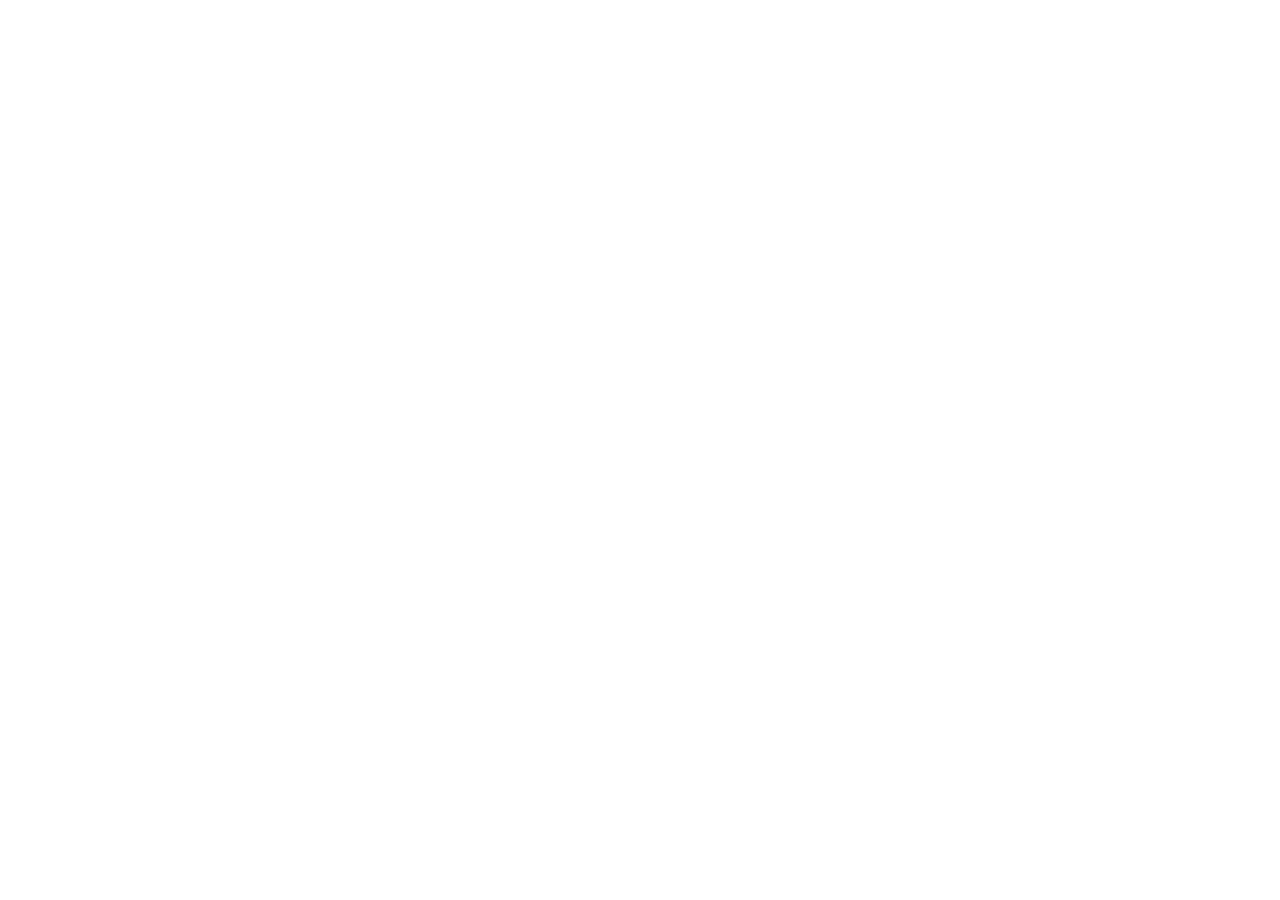
==== commit 1ee22c7c: "Update index.html" ====
--- a/index.html
+++ b/index.html
@@ -1,7 +1,7 @@
 <!DOCTYPE html>
 <html lang="en">
 <head>
-	<title>Kibou Games is comming back soon!</title>
+	<title>Kibou Games</title>
 	<meta charset="UTF-8">
 	<meta name="viewport" content="width=device-width, initial-scale=1">
 <!--===============================================================================================-->	
@@ -20,59 +20,20 @@
 <!--===============================================================================================-->
 </head>
 <body>
-	
-	
-	<div class="bg-g1 size1 flex-w flex-col-c-sb p-l-15 p-r-15 p-b-30">
-		<div class="flex-w flex-c cd100 wsize1 bor1">
-			<div class="flex-col-c-m size2 bg0 bor2">
-				<span class="l1-txt3 p-b-7 days">35</span>
-				<span class="s1-txt1">Days</span>
-			</div>
-
-			<div class="flex-col-c-m size2 bg0 bor2">
-				<span class="l1-txt3 p-b-7 hours">17</span>
-				<span class="s1-txt1">Hours</span>
-			</div>
-
-			<div class="flex-col-c-m size2 bg0 bor2">
-				<span class="l1-txt3 p-b-7 minutes">50</span>
-				<span class="s1-txt1">Minutes</span>
-			</div>
-
-			<div class="flex-col-c-m size2 bg0">
-				<span class="l1-txt3 p-b-7 seconds">39</span>
-				<span class="s1-txt1">Seconds</span>
-			</div>
-		</div>
 
 
 		<div class="flex-col-c w-full p-t-50 p-b-80">
 			<h3 class="l1-txt1 txt-center p-b-10">
-				Coming Soon
+				Kibou Games
 			</h3>
 
 			<p class="txt-center l1-txt2 p-b-43 wsize2">
-				Our website is under construction, follow us for update now!
-			</p>
-
-			<form class="flex-w flex-c-m w-full contact100-form validate-form">
-				<div class="wrap-input100 validate-input where1" data-validate = "Name is required">
-					<input class="s1-txt3 placeholder0 input100" type="text" name="name" placeholder="Name">
-				</div>
-
-				<div class="wrap-input100 validate-input where1" data-validate = "Email is required: ex@abc.xyz">
-					<input class="s1-txt3 placeholder0 input100" type="text" name="email" placeholder="Email">
-				</div>
-
-				<button class="flex-c-m s1-txt4 size3 how-btn trans-04 where1">
-					Get Updates
-				</button>
-				
-			</form>			
+				Our website is not available for the time being but it will be soon! Check again later.
+			</p>		
 		</div>
 
 		<span class="s1-txt2 txt-center">
-			@ 2017 Coming Soon Template. Designed by Colorlib
+			All rights reserved for Kibou Games UG
 		</span>
 
 	</div>
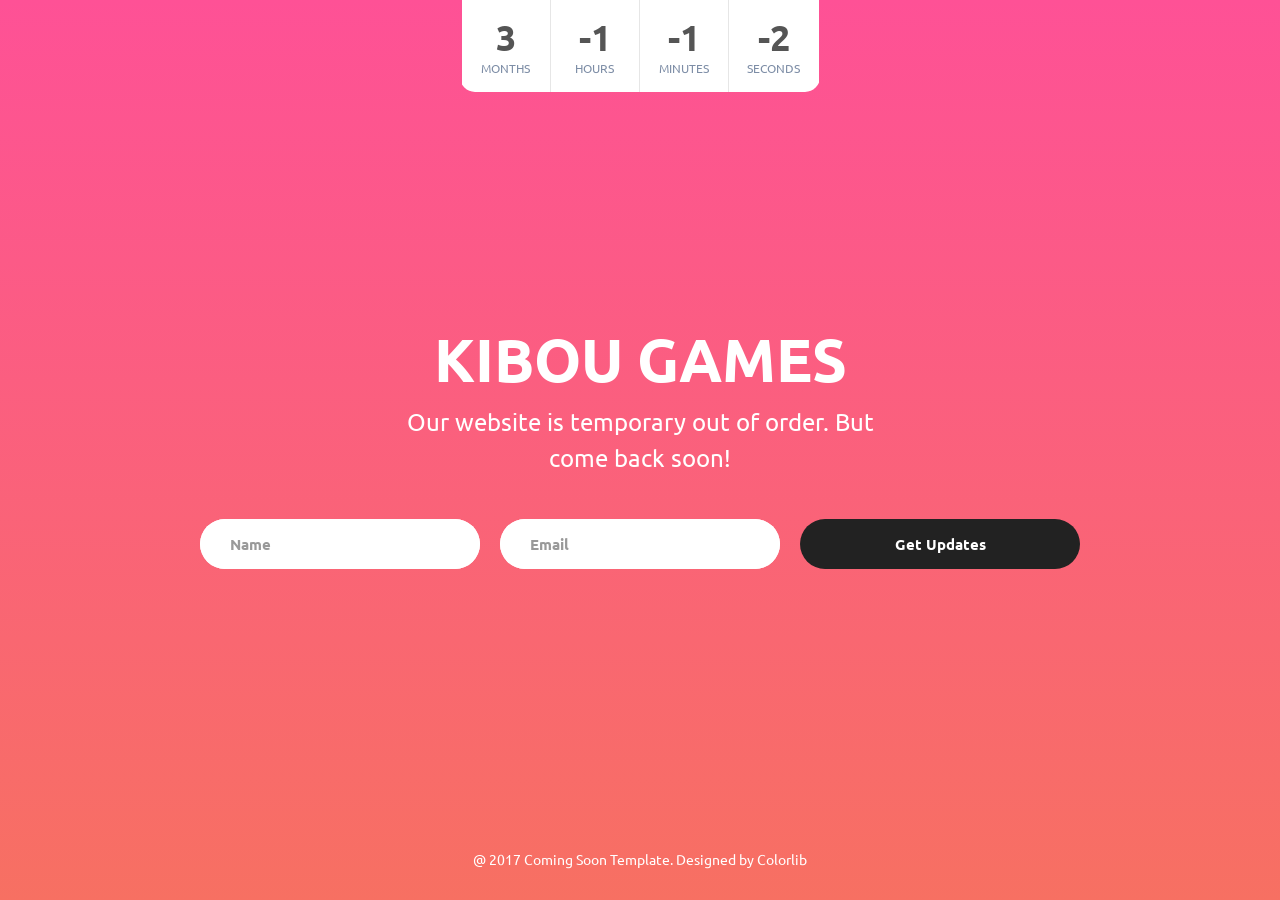
==== commit a1ef7a32: "New Try New Try for the coming soon website" ====
--- a/index.html
+++ b/index.html
@@ -20,6 +20,30 @@
 <!--===============================================================================================-->
 </head>
 <body>
+	
+	
+	<div class="bg-g1 size1 flex-w flex-col-c-sb p-l-15 p-r-15 p-b-30">
+		<div class="flex-w flex-c cd100 wsize1 bor1">
+			<div class="flex-col-c-m size2 bg0 bor2">
+				<span class="l1-txt3 p-b-7 months">3</span>
+				<span class="s1-txt1">Months</span>
+			</div>
+
+			<div class="flex-col-c-m size2 bg0 bor2">
+				<span class="l1-txt3 p-b-7 hours">0</span>
+				<span class="s1-txt1">Hours</span>
+			</div>
+
+			<div class="flex-col-c-m size2 bg0 bor2">
+				<span class="l1-txt3 p-b-7 minutes">0</span>
+				<span class="s1-txt1">Minutes</span>
+			</div>
+
+			<div class="flex-col-c-m size2 bg0">
+				<span class="l1-txt3 p-b-7 seconds">0</span>
+				<span class="s1-txt1">Seconds</span>
+			</div>
+		</div>
 
 
 		<div class="flex-col-c w-full p-t-50 p-b-80">
@@ -28,12 +52,27 @@
 			</h3>
 
 			<p class="txt-center l1-txt2 p-b-43 wsize2">
-				Our website is not available for the time being but it will be soon! Check again later.
-			</p>		
+				Our website is temporary out of order. But come back soon!
+			</p>
+
+			<form class="flex-w flex-c-m w-full contact100-form validate-form">
+				<div class="wrap-input100 validate-input where1" data-validate = "Name is required">
+					<input class="s1-txt3 placeholder0 input100" type="text" name="name" placeholder="Name">
+				</div>
+
+				<div class="wrap-input100 validate-input where1" data-validate = "Email is required: ex@abc.xyz">
+					<input class="s1-txt3 placeholder0 input100" type="text" name="email" placeholder="Email">
+				</div>
+
+				<button class="flex-c-m s1-txt4 size3 how-btn trans-04 where1">
+					Get Updates
+				</button>
+				
+			</form>			
 		</div>
 
 		<span class="s1-txt2 txt-center">
-			All rights reserved for Kibou Games UG
+			@ 2017 Coming Soon Template. Designed by Colorlib
 		</span>
 
 	</div>
@@ -59,9 +98,9 @@
 			// Set Endtime here
 			// Endtime must be > current time
 			endtimeYear: 0,
-			endtimeMonth: 0,
-			endtimeDate: 35,
-			endtimeHours: 18,
+			endtimeMonth: 3,
+			endtimeDate: 0,
+			endtimeHours: 0,
 			endtimeMinutes: 0,
 			endtimeSeconds: 0,
 			timeZone: "" 
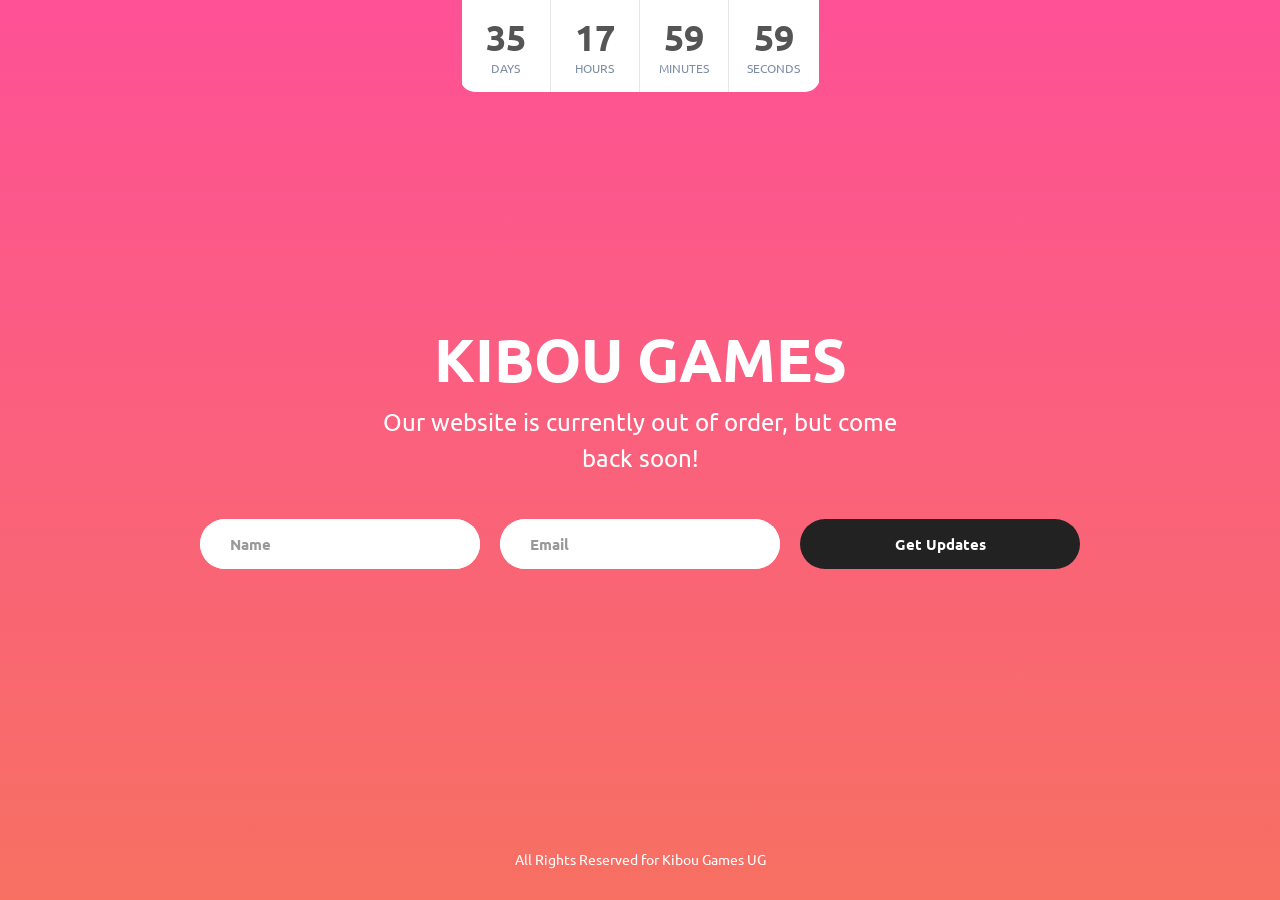
==== commit 571d1ad6: "Virgin Try" ====
--- a/index.html
+++ b/index.html
@@ -25,22 +25,22 @@
 	<div class="bg-g1 size1 flex-w flex-col-c-sb p-l-15 p-r-15 p-b-30">
 		<div class="flex-w flex-c cd100 wsize1 bor1">
 			<div class="flex-col-c-m size2 bg0 bor2">
-				<span class="l1-txt3 p-b-7 months">3</span>
-				<span class="s1-txt1">Months</span>
+				<span class="l1-txt3 p-b-7 days">35</span>
+				<span class="s1-txt1">Days</span>
 			</div>
 
 			<div class="flex-col-c-m size2 bg0 bor2">
-				<span class="l1-txt3 p-b-7 hours">0</span>
+				<span class="l1-txt3 p-b-7 hours">17</span>
 				<span class="s1-txt1">Hours</span>
 			</div>
 
 			<div class="flex-col-c-m size2 bg0 bor2">
-				<span class="l1-txt3 p-b-7 minutes">0</span>
+				<span class="l1-txt3 p-b-7 minutes">50</span>
 				<span class="s1-txt1">Minutes</span>
 			</div>
 
 			<div class="flex-col-c-m size2 bg0">
-				<span class="l1-txt3 p-b-7 seconds">0</span>
+				<span class="l1-txt3 p-b-7 seconds">39</span>
 				<span class="s1-txt1">Seconds</span>
 			</div>
 		</div>
@@ -52,7 +52,7 @@
 			</h3>
 
 			<p class="txt-center l1-txt2 p-b-43 wsize2">
-				Our website is temporary out of order. But come back soon!
+				Our website is currently out of order, but come back soon!
 			</p>
 
 			<form class="flex-w flex-c-m w-full contact100-form validate-form">
@@ -72,7 +72,7 @@
 		</div>
 
 		<span class="s1-txt2 txt-center">
-			@ 2017 Coming Soon Template. Designed by Colorlib
+			All Rights Reserved for Kibou Games UG
 		</span>
 
 	</div>
@@ -98,9 +98,9 @@
 			// Set Endtime here
 			// Endtime must be > current time
 			endtimeYear: 0,
-			endtimeMonth: 3,
-			endtimeDate: 0,
-			endtimeHours: 0,
+			endtimeMonth: 0,
+			endtimeDate: 35,
+			endtimeHours: 18,
 			endtimeMinutes: 0,
 			endtimeSeconds: 0,
 			timeZone: "" 
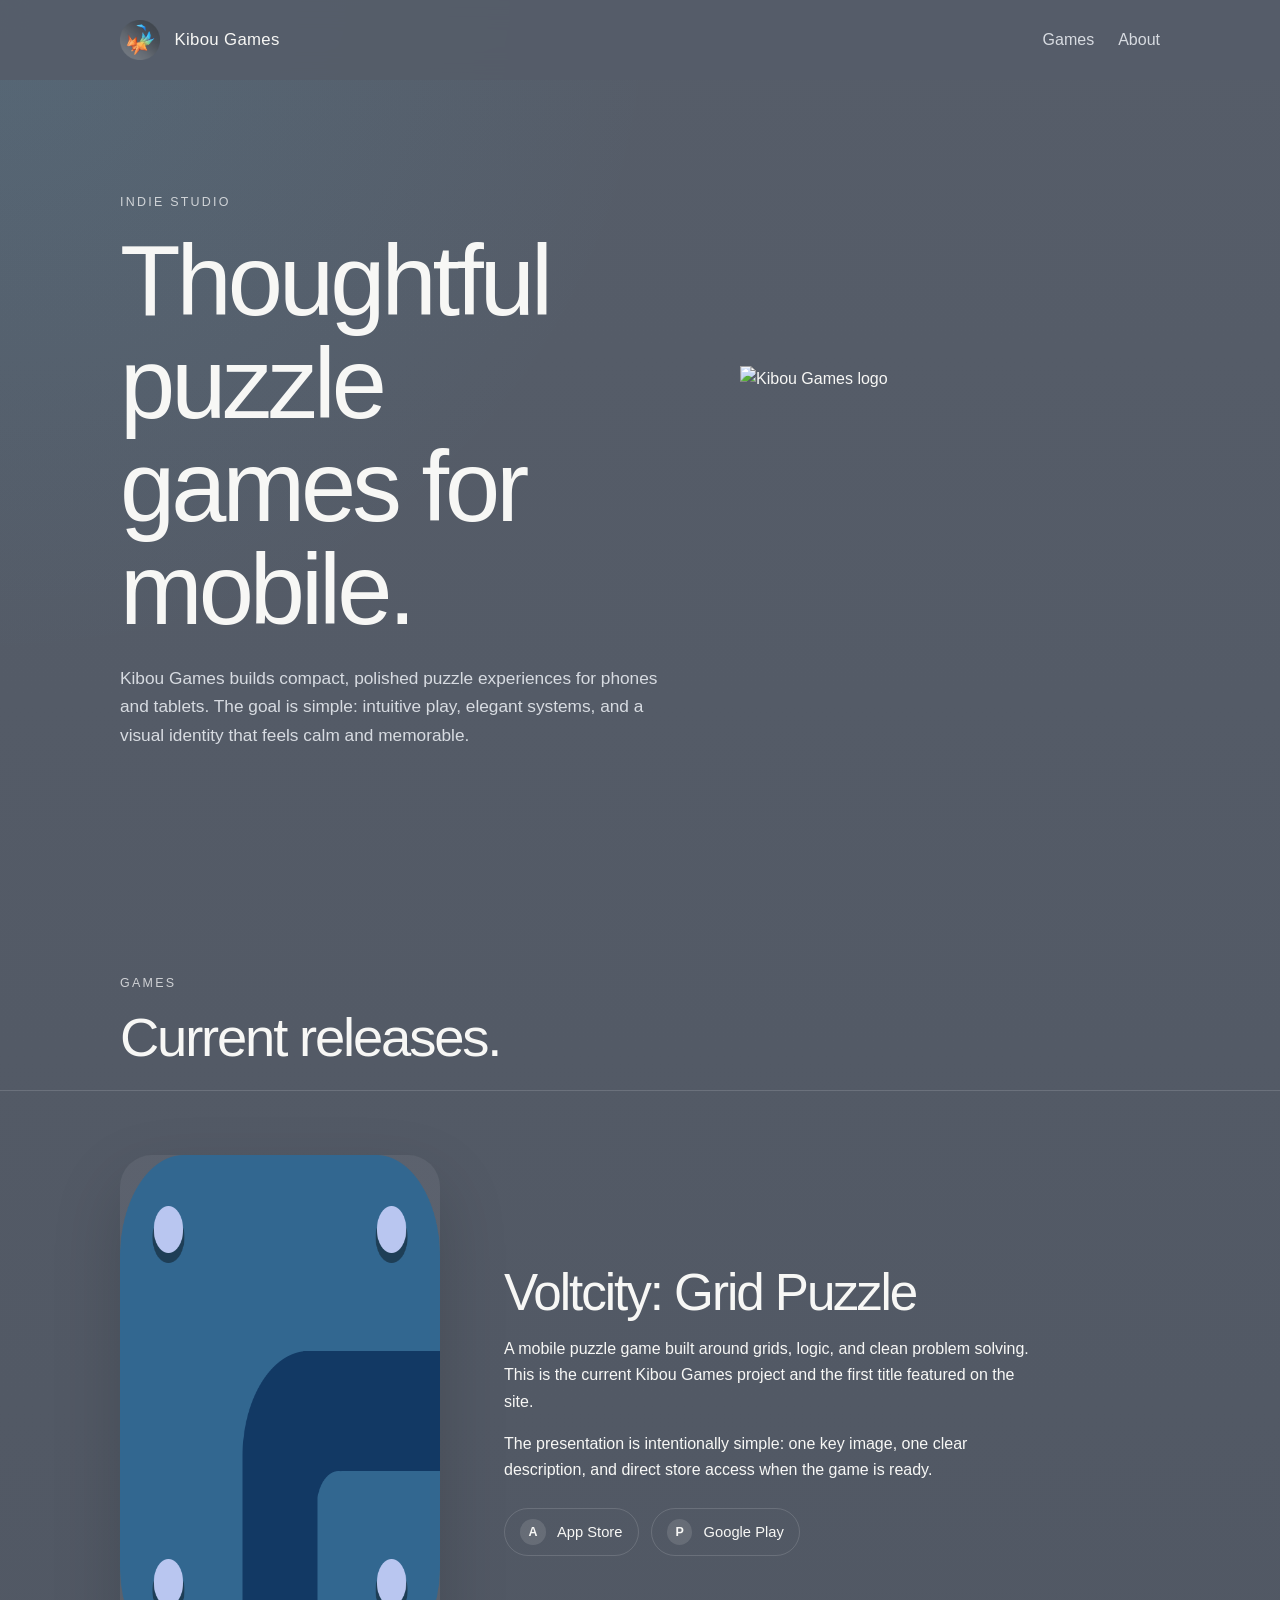
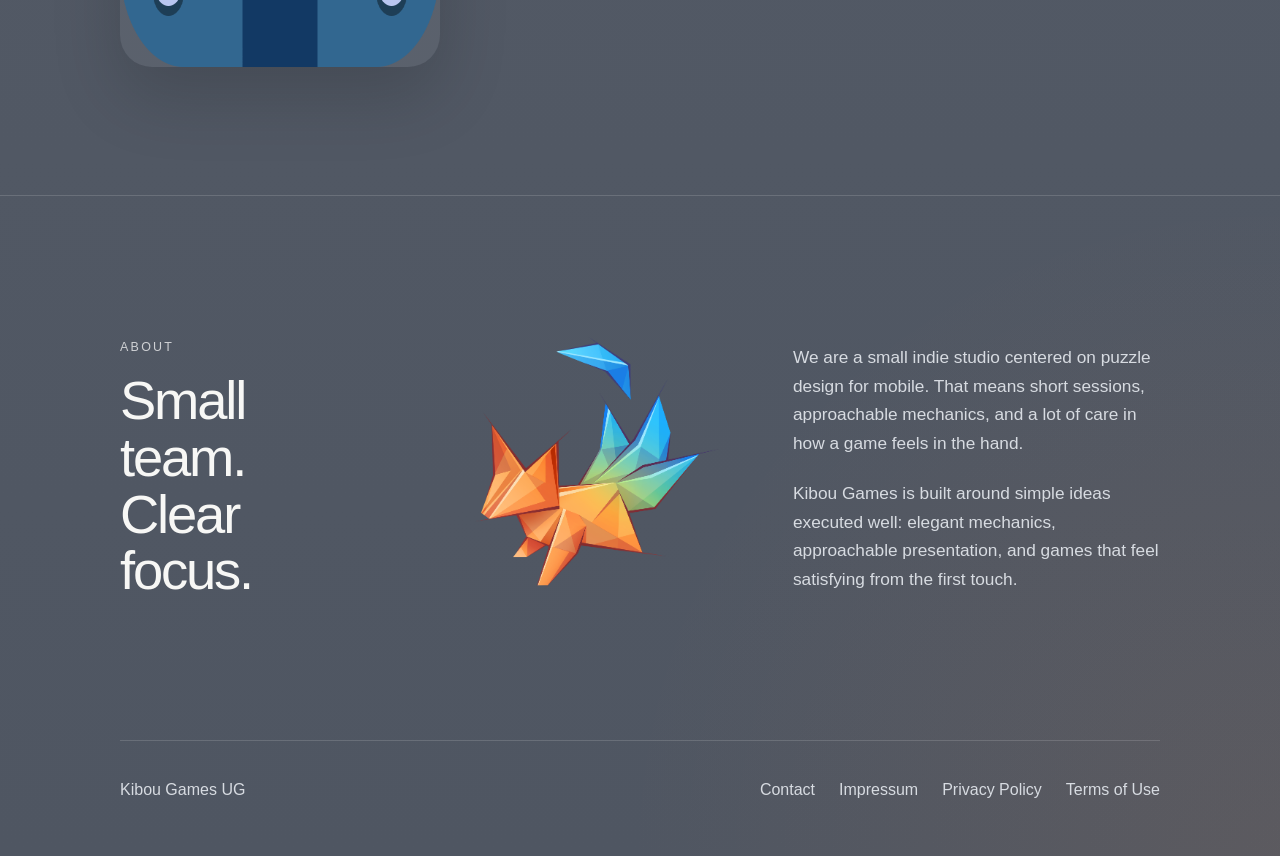
==== commit 6c09d0df: "New Working Page We manage to fix the web page and now its working with all its bells and whistles." ====
--- a/index.html
+++ b/index.html
@@ -1,122 +1,164 @@
 <!DOCTYPE html>
 <html lang="en">
 <head>
-	<title>Kibou Games</title>
-	<meta charset="UTF-8">
-	<meta name="viewport" content="width=device-width, initial-scale=1">
-<!--===============================================================================================-->	
-	<link rel="icon" type="image/png" href="images/icons/favicon.ico"/>
-<!--===============================================================================================-->
-	<link rel="stylesheet" type="text/css" href="vendor/bootstrap/css/bootstrap.min.css">
-<!--===============================================================================================-->
-	<link rel="stylesheet" type="text/css" href="fonts/font-awesome-4.7.0/css/font-awesome.min.css">
-<!--===============================================================================================-->
-	<link rel="stylesheet" type="text/css" href="vendor/animate/animate.css">
-<!--===============================================================================================-->
-	<link rel="stylesheet" type="text/css" href="vendor/select2/select2.min.css">
-<!--===============================================================================================-->
-	<link rel="stylesheet" type="text/css" href="css/util.css">
-	<link rel="stylesheet" type="text/css" href="css/main.css">
-<!--===============================================================================================-->
+  <meta charset="UTF-8">
+  <meta name="viewport" content="width=device-width, initial-scale=1">
+  <title>Kibou Games | Mobile puzzle games</title>
+  <meta
+    name="description"
+    content="Kibou Games is a small indie studio focused on thoughtful mobile puzzle games."
+  >
+  <meta name="theme-color" content="#565d69">
+  <meta property="og:type" content="website">
+  <meta property="og:title" content="Kibou Games">
+  <meta
+    property="og:description"
+    content="A small indie studio focused on thoughtful mobile puzzle games."
+  >
+  <meta property="og:url" content="https://kibougames.com/">
+  <meta property="og:site_name" content="Kibou Games">
+  <meta name="twitter:card" content="summary_large_image">
+  <meta name="twitter:title" content="Kibou Games">
+  <meta
+    name="twitter:description"
+    content="A small indie studio focused on thoughtful mobile puzzle games."
+  >
+  <link rel="canonical" href="https://kibougames.com/">
+  <link rel="icon" type="image/x-icon" href="images/icons/favicon.ico">
+  <link rel="preload" href="css/site.css" as="style">
+  <link rel="stylesheet" href="css/site.css">
 </head>
 <body>
-	
-	
-	<div class="bg-g1 size1 flex-w flex-col-c-sb p-l-15 p-r-15 p-b-30">
-		<div class="flex-w flex-c cd100 wsize1 bor1">
-			<div class="flex-col-c-m size2 bg0 bor2">
-				<span class="l1-txt3 p-b-7 days">35</span>
-				<span class="s1-txt1">Days</span>
-			</div>
+  <a class="skip-link" href="#content">Skip to content</a>
 
-			<div class="flex-col-c-m size2 bg0 bor2">
-				<span class="l1-txt3 p-b-7 hours">17</span>
-				<span class="s1-txt1">Hours</span>
-			</div>
+  <header class="site-header" id="top">
+    <div class="container header-row">
+      <a class="brand" href="#top" aria-label="Kibou Games home">
+        <img
+          class="brand-emblem"
+          src="images/Marketing/Kibou_Logo_Round.png"
+          alt=""
+          width="40"
+          height="40"
+        >
+        <span class="brand-name">Kibou Games</span>
+      </a>
 
-			<div class="flex-col-c-m size2 bg0 bor2">
-				<span class="l1-txt3 p-b-7 minutes">50</span>
-				<span class="s1-txt1">Minutes</span>
-			</div>
+      <nav class="site-nav" aria-label="Primary">
+        <a href="#games">Games</a>
+        <a href="#about">About</a>
+      </nav>
+    </div>
+  </header>
 
-			<div class="flex-col-c-m size2 bg0">
-				<span class="l1-txt3 p-b-7 seconds">39</span>
-				<span class="s1-txt1">Seconds</span>
-			</div>
-		</div>
+  <main id="content">
+    <section class="hero">
+      <div class="container hero-grid">
+        <div class="hero-copy">
+          <p class="eyebrow">Indie studio</p>
+          <h1>Thoughtful puzzle games for mobile.</h1>
+          <p class="hero-text">
+            Kibou Games builds compact, polished puzzle experiences for phones and tablets. The goal is simple:
+            intuitive play, elegant systems, and a visual identity that feels calm and memorable.
+          </p>
+        </div>
 
+        <div class="hero-mark">
+          <img
+            src="images/Marketing/KibouGames_Logo-Long.png"
+            alt="Kibou Games logo"
+            width="2048"
+            height="1024"
+          >
+        </div>
+      </div>
+    </section>
 
-		<div class="flex-col-c w-full p-t-50 p-b-80">
-			<h3 class="l1-txt1 txt-center p-b-10">
-				Kibou Games
-			</h3>
+    <section class="section games-overview" id="games">
+      <div class="container">
+        <div class="section-heading">
+          <p class="eyebrow">Games</p>
+          <h2>Current releases.</h2>
+        </div>
+      </div>
+    </section>
 
-			<p class="txt-center l1-txt2 p-b-43 wsize2">
-				Our website is currently out of order, but come back soon!
-			</p>
+    <section class="section section-lined game-showcase">
+      <div class="container">
+        <article class="game-section">
+          <div class="game-section-art">
+            <img
+              src="images/Voltcity/placeholderIcon.png"
+              alt="Voltcity: Grid Puzzle placeholder icon"
+              width="512"
+              height="512"
+            >
+          </div>
+          <div class="game-section-copy">
+            <h3>Voltcity: Grid Puzzle</h3>
+            <p>
+              A mobile puzzle game built around grids, logic, and clean problem solving. This is the current
+              Kibou Games project and the first title featured on the site.
+            </p>
+            <p>
+              The presentation is intentionally simple: one key image, one clear description, and direct store access when the game is ready.
+            </p>
+            <div class="store-links" aria-label="Store links">
+              <a class="store-link" href="#" aria-label="Voltcity on the App Store">
+                <span class="store-icon" aria-hidden="true">A</span>
+                <span>App Store</span>
+              </a>
+              <a class="store-link" href="#" aria-label="Voltcity on Google Play">
+                <span class="store-icon" aria-hidden="true">P</span>
+                <span>Google Play</span>
+              </a>
+            </div>
+          </div>
+        </article>
+      </div>
+    </section>
 
-			<form class="flex-w flex-c-m w-full contact100-form validate-form">
-				<div class="wrap-input100 validate-input where1" data-validate = "Name is required">
-					<input class="s1-txt3 placeholder0 input100" type="text" name="name" placeholder="Name">
-				</div>
+    <section class="section about-section" id="about">
+      <div class="container about-layout">
+        <div class="about-heading">
+          <p class="eyebrow">About</p>
+          <h2>Small team. Clear focus.</h2>
+        </div>
 
-				<div class="wrap-input100 validate-input where1" data-validate = "Email is required: ex@abc.xyz">
-					<input class="s1-txt3 placeholder0 input100" type="text" name="email" placeholder="Email">
-				</div>
+        <div class="about-image">
+          <img
+            src="images/Marketing/Kibou_Logo.png"
+            alt="Kibou Games fox logo"
+            width="1665"
+            height="1665"
+          >
+        </div>
 
-				<button class="flex-c-m s1-txt4 size3 how-btn trans-04 where1">
-					Get Updates
-				</button>
-				
-			</form>			
-		</div>
+        <div class="section-copy about-copy">
+          <p>
+            We are a small indie studio centered on puzzle design for mobile. That means short sessions,
+            approachable mechanics, and a lot of care in how a game feels in the hand.
+          </p>
+          <p>
+            Kibou Games is built around simple ideas executed well: elegant mechanics, approachable presentation,
+            and games that feel satisfying from the first touch.
+          </p>
+        </div>
+      </div>
+    </section>
 
-		<span class="s1-txt2 txt-center">
-			All Rights Reserved for Kibou Games UG
-		</span>
+  </main>
 
-	</div>
-
-
-
-	
-
-<!--===============================================================================================-->	
-	<script src="vendor/jquery/jquery-3.2.1.min.js"></script>
-<!--===============================================================================================-->
-	<script src="vendor/bootstrap/js/popper.js"></script>
-	<script src="vendor/bootstrap/js/bootstrap.min.js"></script>
-<!--===============================================================================================-->
-	<script src="vendor/select2/select2.min.js"></script>
-<!--===============================================================================================-->
-	<script src="vendor/countdowntime/moment.min.js"></script>
-	<script src="vendor/countdowntime/moment-timezone.min.js"></script>
-	<script src="vendor/countdowntime/moment-timezone-with-data.min.js"></script>
-	<script src="vendor/countdowntime/countdowntime.js"></script>
-	<script>
-		$('.cd100').countdown100({
-			// Set Endtime here
-			// Endtime must be > current time
-			endtimeYear: 0,
-			endtimeMonth: 0,
-			endtimeDate: 35,
-			endtimeHours: 18,
-			endtimeMinutes: 0,
-			endtimeSeconds: 0,
-			timeZone: "" 
-			// ex:  timeZone: "America/New_York", can be empty
-			// go to " http://momentjs.com/timezone/ " to get timezone
-		});
-	</script>
-<!--===============================================================================================-->
-	<script src="vendor/tilt/tilt.jquery.min.js"></script>
-	<script >
-		$('.js-tilt').tilt({
-			scale: 1.1
-		})
-	</script>
-<!--===============================================================================================-->
-	<script src="js/main.js"></script>
-
+  <footer class="site-footer">
+    <div class="container footer-row">
+      <p>Kibou Games UG</p>
+      <div class="footer-links">
+        <a href="contact.html">Contact</a>
+        <a href="impressum.html">Impressum</a>
+        <a href="privacy.html">Privacy Policy</a>
+        <a href="terms.html">Terms of Use</a>
+      </div>
+    </div>
+  </footer>
 </body>
-</html>+</html>
--- a/css/site.css
+++ b/css/site.css
@@ -0,0 +1,461 @@
+﻿:root {
+  --bg: #565d69;
+  --bg-deep: #4f5662;
+  --panel: rgba(255, 255, 255, 0.05);
+  --text: #f7f7f5;
+  --muted: #d7dbe1;
+  --line: rgba(255, 255, 255, 0.14);
+  --orange: #f28d43;
+  --amber: #f4c95d;
+  --mint: #97d7a0;
+  --cyan: #59c6ee;
+  --blue: #3393ea;
+  --plum: #4e3766;
+  --container: min(1040px, calc(100vw - 2rem));
+  --font-display: "Avenir Next", "Segoe UI", Helvetica, Arial, sans-serif;
+  --font-body: "Avenir Next", "Segoe UI", Helvetica, Arial, sans-serif;
+  --font-legal: "Manrope", "Segoe UI", Helvetica, Arial, sans-serif;
+}
+
+*,
+*::before,
+*::after {
+  box-sizing: border-box;
+}
+
+html {
+  scroll-behavior: smooth;
+}
+
+body {
+  margin: 0;
+  min-width: 320px;
+  background:
+    radial-gradient(circle at top left, rgba(89, 198, 238, 0.1), transparent 24%),
+    radial-gradient(circle at bottom right, rgba(242, 141, 67, 0.08), transparent 24%),
+    linear-gradient(180deg, var(--bg) 0%, var(--bg-deep) 100%);
+  color: var(--text);
+  font-family: var(--font-body);
+  line-height: 1.65;
+}
+
+a {
+  color: inherit;
+  text-decoration: none;
+}
+
+:focus-visible {
+  outline: 2px solid var(--cyan);
+  outline-offset: 3px;
+}
+
+.skip-link:not(:focus) {
+  position: absolute;
+  width: 1px;
+  height: 1px;
+  padding: 0;
+  margin: -1px;
+  overflow: hidden;
+  clip: rect(0, 0, 0, 0);
+  white-space: nowrap;
+  border: 0;
+}
+
+.skip-link:focus {
+  position: fixed;
+  top: 1rem;
+  left: 1rem;
+  z-index: 100;
+  padding: 0.75rem 1rem;
+  border-radius: 999px;
+  background: #ffffff;
+  color: var(--bg);
+}
+
+.container {
+  width: var(--container);
+  margin: 0 auto;
+}
+
+.site-header {
+  position: sticky;
+  top: 0;
+  z-index: 20;
+  background: rgba(86, 93, 105, 0.88);
+  backdrop-filter: blur(12px);
+}
+
+.header-row,
+.footer-row {
+  display: flex;
+  align-items: center;
+  justify-content: space-between;
+  gap: 1rem;
+  padding: 1.25rem 0;
+}
+
+.brand {
+  display: inline-flex;
+  align-items: center;
+  gap: 0.9rem;
+}
+
+.brand-emblem {
+  width: 2.5rem;
+  height: 2.5rem;
+  object-fit: contain;
+  flex: 0 0 auto;
+}
+
+.brand-name {
+  font-size: 1.05rem;
+  font-weight: 300;
+  letter-spacing: 0.02em;
+}
+
+.site-nav {
+  display: flex;
+  flex-wrap: wrap;
+  gap: 1.5rem;
+}
+
+.site-nav a,
+.footer-row a {
+  color: var(--muted);
+}
+
+.site-nav a:hover,
+.site-nav a:focus-visible,
+.footer-row a:hover,
+.footer-row a:focus-visible,
+.contact-link:hover,
+.contact-link:focus-visible {
+  color: var(--text);
+}
+
+.hero,
+.section {
+  padding: 7rem 0;
+}
+
+.hero-grid,
+.section-grid {
+  display: grid;
+  grid-template-columns: minmax(0, 1fr) minmax(280px, 420px);
+  gap: 4.5rem;
+  align-items: center;
+}
+
+.about-layout {
+  display: grid;
+  grid-template-columns: minmax(0, 0.7fr) minmax(220px, 320px) minmax(0, 1fr);
+  gap: 3rem;
+  align-items: center;
+}
+
+.eyebrow {
+  margin: 0 0 1rem;
+  color: rgba(255, 255, 255, 0.72);
+  font-size: 0.78rem;
+  letter-spacing: 0.18em;
+  text-transform: uppercase;
+}
+
+h1,
+h2,
+h3 {
+  margin: 0;
+  font-family: var(--font-display);
+  font-weight: 300;
+  letter-spacing: -0.04em;
+  line-height: 1.04;
+}
+
+h1 {
+  max-width: 9ch;
+  font-size: clamp(3.4rem, 10vw, 6.2rem);
+}
+
+h2 {
+  max-width: 9ch;
+  font-size: clamp(2.2rem, 5vw, 3.4rem);
+}
+
+h3 {
+  font-size: clamp(1.8rem, 4vw, 2.6rem);
+}
+
+.hero-text,
+.section-copy p,
+.footer-row p,
+.contact-link {
+  color: var(--muted);
+}
+
+.hero-text,
+.section-copy p {
+  max-width: 38rem;
+  margin: 1.4rem 0 0;
+  font-size: 1.08rem;
+}
+
+.hero-mark {
+  width: min(100%, 520px);
+  margin-left: auto;
+}
+
+.hero-mark img {
+  display: block;
+  width: 100%;
+  height: auto;
+  object-fit: contain;
+}
+
+.section-heading {
+  margin-bottom: 0;
+}
+
+.games-overview h2 {
+  max-width: none;
+}
+
+.games-overview {
+  padding-bottom: 1.5rem;
+}
+
+.section-lined {
+  border-top: 1px solid var(--line);
+  border-bottom: 1px solid var(--line);
+}
+
+.game-showcase {
+  padding-top: 3rem;
+}
+
+.section-copy p:first-child {
+  margin-top: 0;
+}
+
+.store-links {
+  display: flex;
+  flex-wrap: wrap;
+  gap: 0.75rem;
+  margin-top: 1.5rem;
+}
+
+.store-link {
+  display: inline-flex;
+  align-items: center;
+  gap: 0.7rem;
+  padding: 0.65rem 0.95rem;
+  border: 1px solid var(--line);
+  border-radius: 999px;
+  color: var(--text);
+  font-size: 0.92rem;
+}
+
+.store-link:hover,
+.store-link:focus-visible {
+  border-color: rgba(255, 255, 255, 0.3);
+}
+
+.store-icon {
+  display: inline-grid;
+  place-items: center;
+  width: 1.6rem;
+  height: 1.6rem;
+  border-radius: 50%;
+  background: rgba(255, 255, 255, 0.12);
+  font-size: 0.78rem;
+  font-weight: 600;
+}
+
+.contact-link {
+  font-size: 1.25rem;
+  font-weight: 400;
+}
+
+.game-section {
+  display: grid;
+  grid-template-columns: minmax(260px, 320px) minmax(0, 1fr);
+  gap: 4rem;
+  align-items: center;
+  padding: 1rem 0;
+}
+
+.game-section-art img {
+  display: block;
+  width: 100%;
+  max-width: 320px;
+  border-radius: 32px;
+  background: var(--panel);
+  box-shadow: 0 28px 70px rgba(0, 0, 0, 0.16);
+}
+
+.game-section-copy p {
+  margin: 1rem 0 0;
+  max-width: 34rem;
+}
+
+.game-section-copy h3 {
+  font-size: clamp(2.1rem, 4vw, 3.2rem);
+}
+
+.about-image img {
+  display: block;
+  width: 100%;
+  max-width: 320px;
+  height: auto;
+  margin: 0 auto;
+}
+
+.about-copy {
+  max-width: 34rem;
+}
+
+.about-section,
+.contact-section {
+  position: relative;
+}
+
+.contact-grid {
+  align-items: start;
+}
+
+.site-footer {
+  padding-bottom: 1rem;
+}
+
+.footer-row {
+  border-top: 1px solid var(--line);
+}
+
+.legal-page {
+  min-height: calc(100vh - 10rem);
+}
+
+.legal-layout {
+  max-width: 760px;
+}
+
+.legal-page h1 {
+  max-width: none;
+  white-space: nowrap;
+  font-size: clamp(2.2rem, 6vw, 4.6rem);
+}
+
+.legal-card {
+  margin-top: 2rem;
+  padding: 2rem;
+  border: 1px solid var(--line);
+  border-radius: 28px;
+  background: var(--panel);
+  font-family: var(--font-legal);
+}
+
+.legal-card p {
+  max-width: 42rem;
+  margin: 1rem 0 0;
+  color: var(--muted);
+  font-size: 1.02rem;
+}
+
+.legal-card p:first-child {
+  margin-top: 0;
+}
+
+.legal-section + .legal-section {
+  margin-top: 2rem;
+}
+
+.legal-title,
+.legal-subtitle {
+  max-width: none;
+  font-family: var(--font-legal);
+  letter-spacing: -0.02em;
+}
+
+.legal-title {
+  font-size: clamp(1.35rem, 3vw, 1.8rem);
+  font-weight: 600;
+  line-height: 1.2;
+}
+
+.legal-subtitle {
+  margin-top: 1.25rem;
+  font-size: 1.05rem;
+  font-weight: 600;
+  line-height: 1.35;
+}
+
+.legal-block {
+  margin-top: 1rem;
+}
+
+.legal-block p {
+  margin: 0.2rem 0 0;
+}
+
+.legal-list {
+  margin: 1rem 0 0;
+  padding-left: 1.25rem;
+  color: var(--muted);
+}
+
+.legal-list li + li {
+  margin-top: 0.45rem;
+}
+
+.legal-link,
+.legal-back {
+  color: var(--text);
+}
+
+.footer-links {
+  display: flex;
+  flex-wrap: wrap;
+  gap: 1rem 1.5rem;
+  align-items: center;
+  color: var(--muted);
+}
+
+@media (max-width: 760px) {
+  .header-row,
+  .footer-row,
+  .hero-grid,
+  .section-grid,
+  .about-layout,
+  .game-section {
+    grid-template-columns: 1fr;
+  }
+
+  .header-row,
+  .footer-row {
+    align-items: flex-start;
+  }
+
+  .hero,
+  .section {
+    padding: 4.5rem 0;
+  }
+
+  .site-nav {
+    gap: 1rem;
+  }
+
+  .hero-mark {
+    margin-left: 0;
+    width: min(100%, 360px);
+  }
+
+  .about-image img,
+  .game-section-art img {
+    max-width: 260px;
+    margin: 0;
+  }
+
+  h1,
+  h2 {
+    max-width: none;
+  }
+}
--- a/css/site.css
+++ b/css/site.css
@@ -0,0 +1,461 @@
+﻿:root {
+  --bg: #565d69;
+  --bg-deep: #4f5662;
+  --panel: rgba(255, 255, 255, 0.05);
+  --text: #f7f7f5;
+  --muted: #d7dbe1;
+  --line: rgba(255, 255, 255, 0.14);
+  --orange: #f28d43;
+  --amber: #f4c95d;
+  --mint: #97d7a0;
+  --cyan: #59c6ee;
+  --blue: #3393ea;
+  --plum: #4e3766;
+  --container: min(1040px, calc(100vw - 2rem));
+  --font-display: "Avenir Next", "Segoe UI", Helvetica, Arial, sans-serif;
+  --font-body: "Avenir Next", "Segoe UI", Helvetica, Arial, sans-serif;
+  --font-legal: "Manrope", "Segoe UI", Helvetica, Arial, sans-serif;
+}
+
+*,
+*::before,
+*::after {
+  box-sizing: border-box;
+}
+
+html {
+  scroll-behavior: smooth;
+}
+
+body {
+  margin: 0;
+  min-width: 320px;
+  background:
+    radial-gradient(circle at top left, rgba(89, 198, 238, 0.1), transparent 24%),
+    radial-gradient(circle at bottom right, rgba(242, 141, 67, 0.08), transparent 24%),
+    linear-gradient(180deg, var(--bg) 0%, var(--bg-deep) 100%);
+  color: var(--text);
+  font-family: var(--font-body);
+  line-height: 1.65;
+}
+
+a {
+  color: inherit;
+  text-decoration: none;
+}
+
+:focus-visible {
+  outline: 2px solid var(--cyan);
+  outline-offset: 3px;
+}
+
+.skip-link:not(:focus) {
+  position: absolute;
+  width: 1px;
+  height: 1px;
+  padding: 0;
+  margin: -1px;
+  overflow: hidden;
+  clip: rect(0, 0, 0, 0);
+  white-space: nowrap;
+  border: 0;
+}
+
+.skip-link:focus {
+  position: fixed;
+  top: 1rem;
+  left: 1rem;
+  z-index: 100;
+  padding: 0.75rem 1rem;
+  border-radius: 999px;
+  background: #ffffff;
+  color: var(--bg);
+}
+
+.container {
+  width: var(--container);
+  margin: 0 auto;
+}
+
+.site-header {
+  position: sticky;
+  top: 0;
+  z-index: 20;
+  background: rgba(86, 93, 105, 0.88);
+  backdrop-filter: blur(12px);
+}
+
+.header-row,
+.footer-row {
+  display: flex;
+  align-items: center;
+  justify-content: space-between;
+  gap: 1rem;
+  padding: 1.25rem 0;
+}
+
+.brand {
+  display: inline-flex;
+  align-items: center;
+  gap: 0.9rem;
+}
+
+.brand-emblem {
+  width: 2.5rem;
+  height: 2.5rem;
+  object-fit: contain;
+  flex: 0 0 auto;
+}
+
+.brand-name {
+  font-size: 1.05rem;
+  font-weight: 300;
+  letter-spacing: 0.02em;
+}
+
+.site-nav {
+  display: flex;
+  flex-wrap: wrap;
+  gap: 1.5rem;
+}
+
+.site-nav a,
+.footer-row a {
+  color: var(--muted);
+}
+
+.site-nav a:hover,
+.site-nav a:focus-visible,
+.footer-row a:hover,
+.footer-row a:focus-visible,
+.contact-link:hover,
+.contact-link:focus-visible {
+  color: var(--text);
+}
+
+.hero,
+.section {
+  padding: 7rem 0;
+}
+
+.hero-grid,
+.section-grid {
+  display: grid;
+  grid-template-columns: minmax(0, 1fr) minmax(280px, 420px);
+  gap: 4.5rem;
+  align-items: center;
+}
+
+.about-layout {
+  display: grid;
+  grid-template-columns: minmax(0, 0.7fr) minmax(220px, 320px) minmax(0, 1fr);
+  gap: 3rem;
+  align-items: center;
+}
+
+.eyebrow {
+  margin: 0 0 1rem;
+  color: rgba(255, 255, 255, 0.72);
+  font-size: 0.78rem;
+  letter-spacing: 0.18em;
+  text-transform: uppercase;
+}
+
+h1,
+h2,
+h3 {
+  margin: 0;
+  font-family: var(--font-display);
+  font-weight: 300;
+  letter-spacing: -0.04em;
+  line-height: 1.04;
+}
+
+h1 {
+  max-width: 9ch;
+  font-size: clamp(3.4rem, 10vw, 6.2rem);
+}
+
+h2 {
+  max-width: 9ch;
+  font-size: clamp(2.2rem, 5vw, 3.4rem);
+}
+
+h3 {
+  font-size: clamp(1.8rem, 4vw, 2.6rem);
+}
+
+.hero-text,
+.section-copy p,
+.footer-row p,
+.contact-link {
+  color: var(--muted);
+}
+
+.hero-text,
+.section-copy p {
+  max-width: 38rem;
+  margin: 1.4rem 0 0;
+  font-size: 1.08rem;
+}
+
+.hero-mark {
+  width: min(100%, 520px);
+  margin-left: auto;
+}
+
+.hero-mark img {
+  display: block;
+  width: 100%;
+  height: auto;
+  object-fit: contain;
+}
+
+.section-heading {
+  margin-bottom: 0;
+}
+
+.games-overview h2 {
+  max-width: none;
+}
+
+.games-overview {
+  padding-bottom: 1.5rem;
+}
+
+.section-lined {
+  border-top: 1px solid var(--line);
+  border-bottom: 1px solid var(--line);
+}
+
+.game-showcase {
+  padding-top: 3rem;
+}
+
+.section-copy p:first-child {
+  margin-top: 0;
+}
+
+.store-links {
+  display: flex;
+  flex-wrap: wrap;
+  gap: 0.75rem;
+  margin-top: 1.5rem;
+}
+
+.store-link {
+  display: inline-flex;
+  align-items: center;
+  gap: 0.7rem;
+  padding: 0.65rem 0.95rem;
+  border: 1px solid var(--line);
+  border-radius: 999px;
+  color: var(--text);
+  font-size: 0.92rem;
+}
+
+.store-link:hover,
+.store-link:focus-visible {
+  border-color: rgba(255, 255, 255, 0.3);
+}
+
+.store-icon {
+  display: inline-grid;
+  place-items: center;
+  width: 1.6rem;
+  height: 1.6rem;
+  border-radius: 50%;
+  background: rgba(255, 255, 255, 0.12);
+  font-size: 0.78rem;
+  font-weight: 600;
+}
+
+.contact-link {
+  font-size: 1.25rem;
+  font-weight: 400;
+}
+
+.game-section {
+  display: grid;
+  grid-template-columns: minmax(260px, 320px) minmax(0, 1fr);
+  gap: 4rem;
+  align-items: center;
+  padding: 1rem 0;
+}
+
+.game-section-art img {
+  display: block;
+  width: 100%;
+  max-width: 320px;
+  border-radius: 32px;
+  background: var(--panel);
+  box-shadow: 0 28px 70px rgba(0, 0, 0, 0.16);
+}
+
+.game-section-copy p {
+  margin: 1rem 0 0;
+  max-width: 34rem;
+}
+
+.game-section-copy h3 {
+  font-size: clamp(2.1rem, 4vw, 3.2rem);
+}
+
+.about-image img {
+  display: block;
+  width: 100%;
+  max-width: 320px;
+  height: auto;
+  margin: 0 auto;
+}
+
+.about-copy {
+  max-width: 34rem;
+}
+
+.about-section,
+.contact-section {
+  position: relative;
+}
+
+.contact-grid {
+  align-items: start;
+}
+
+.site-footer {
+  padding-bottom: 1rem;
+}
+
+.footer-row {
+  border-top: 1px solid var(--line);
+}
+
+.legal-page {
+  min-height: calc(100vh - 10rem);
+}
+
+.legal-layout {
+  max-width: 760px;
+}
+
+.legal-page h1 {
+  max-width: none;
+  white-space: nowrap;
+  font-size: clamp(2.2rem, 6vw, 4.6rem);
+}
+
+.legal-card {
+  margin-top: 2rem;
+  padding: 2rem;
+  border: 1px solid var(--line);
+  border-radius: 28px;
+  background: var(--panel);
+  font-family: var(--font-legal);
+}
+
+.legal-card p {
+  max-width: 42rem;
+  margin: 1rem 0 0;
+  color: var(--muted);
+  font-size: 1.02rem;
+}
+
+.legal-card p:first-child {
+  margin-top: 0;
+}
+
+.legal-section + .legal-section {
+  margin-top: 2rem;
+}
+
+.legal-title,
+.legal-subtitle {
+  max-width: none;
+  font-family: var(--font-legal);
+  letter-spacing: -0.02em;
+}
+
+.legal-title {
+  font-size: clamp(1.35rem, 3vw, 1.8rem);
+  font-weight: 600;
+  line-height: 1.2;
+}
+
+.legal-subtitle {
+  margin-top: 1.25rem;
+  font-size: 1.05rem;
+  font-weight: 600;
+  line-height: 1.35;
+}
+
+.legal-block {
+  margin-top: 1rem;
+}
+
+.legal-block p {
+  margin: 0.2rem 0 0;
+}
+
+.legal-list {
+  margin: 1rem 0 0;
+  padding-left: 1.25rem;
+  color: var(--muted);
+}
+
+.legal-list li + li {
+  margin-top: 0.45rem;
+}
+
+.legal-link,
+.legal-back {
+  color: var(--text);
+}
+
+.footer-links {
+  display: flex;
+  flex-wrap: wrap;
+  gap: 1rem 1.5rem;
+  align-items: center;
+  color: var(--muted);
+}
+
+@media (max-width: 760px) {
+  .header-row,
+  .footer-row,
+  .hero-grid,
+  .section-grid,
+  .about-layout,
+  .game-section {
+    grid-template-columns: 1fr;
+  }
+
+  .header-row,
+  .footer-row {
+    align-items: flex-start;
+  }
+
+  .hero,
+  .section {
+    padding: 4.5rem 0;
+  }
+
+  .site-nav {
+    gap: 1rem;
+  }
+
+  .hero-mark {
+    margin-left: 0;
+    width: min(100%, 360px);
+  }
+
+  .about-image img,
+  .game-section-art img {
+    max-width: 260px;
+    margin: 0;
+  }
+
+  h1,
+  h2 {
+    max-width: none;
+  }
+}
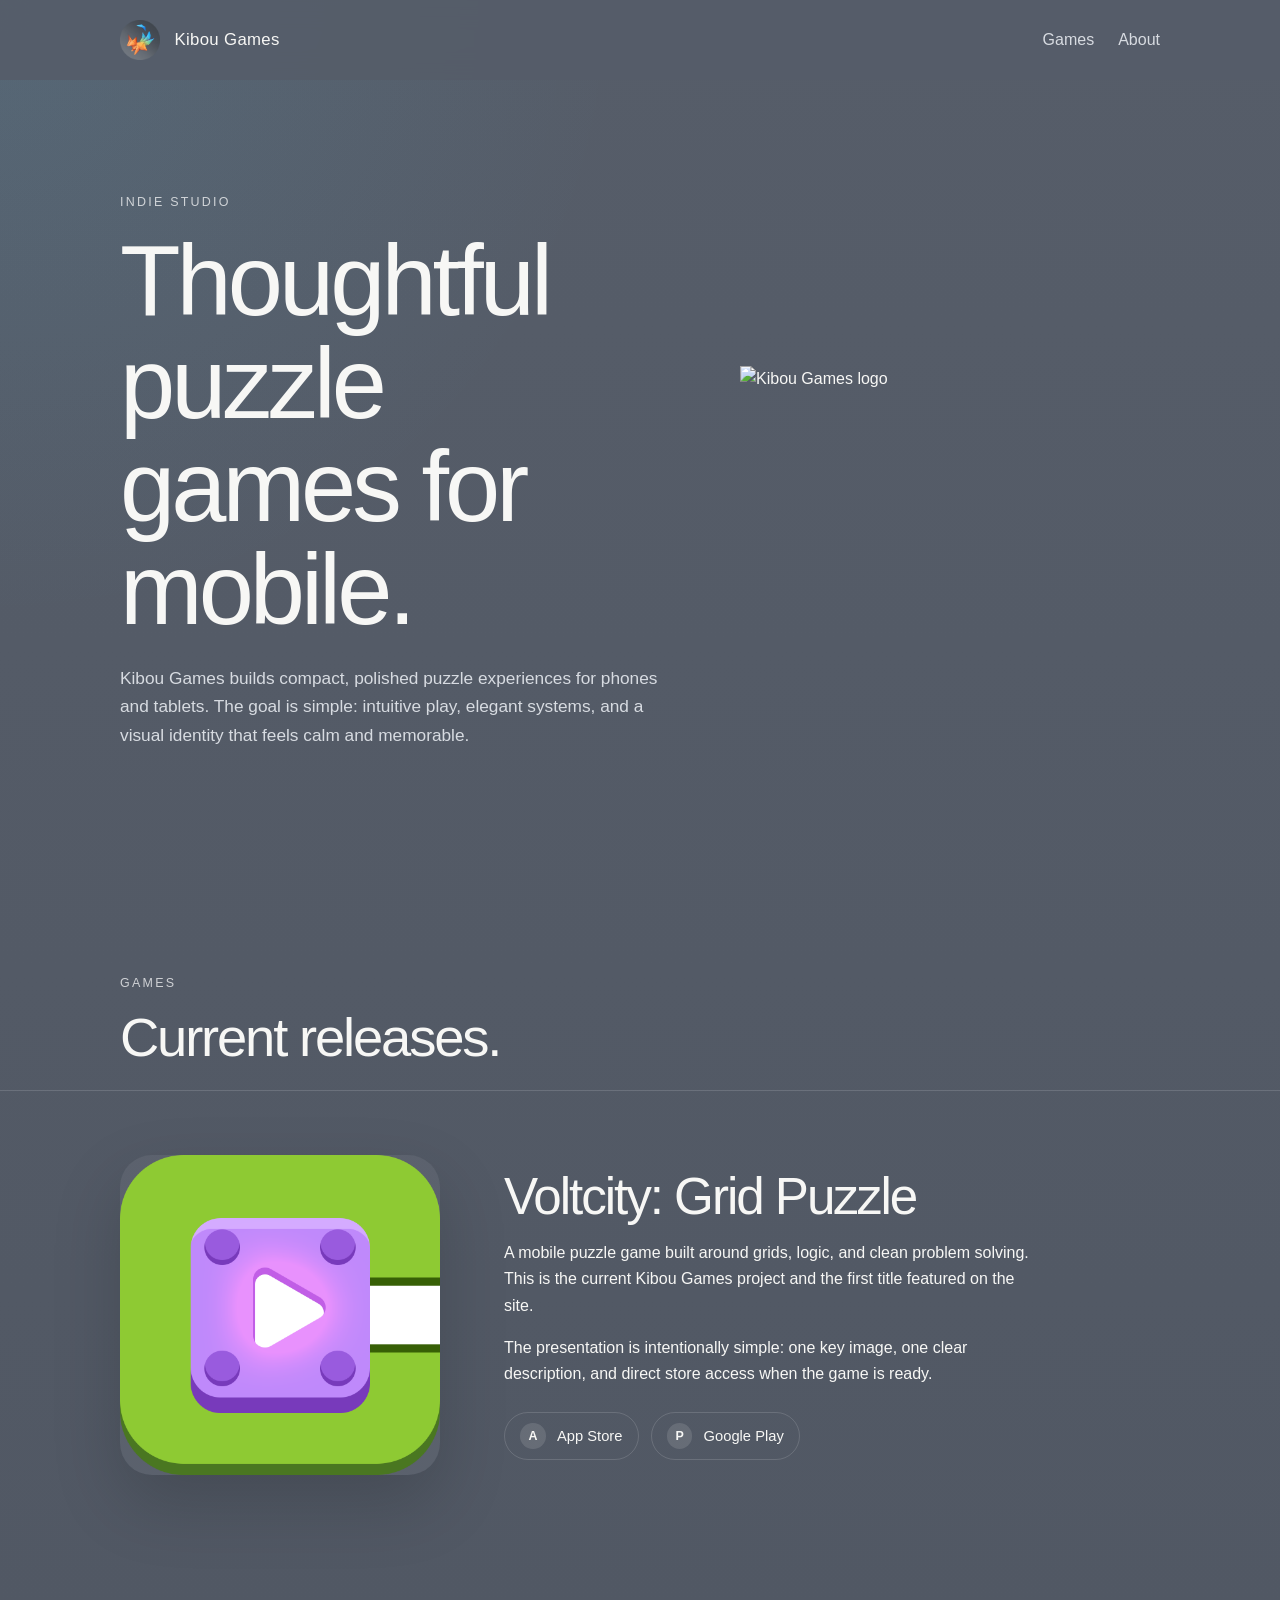
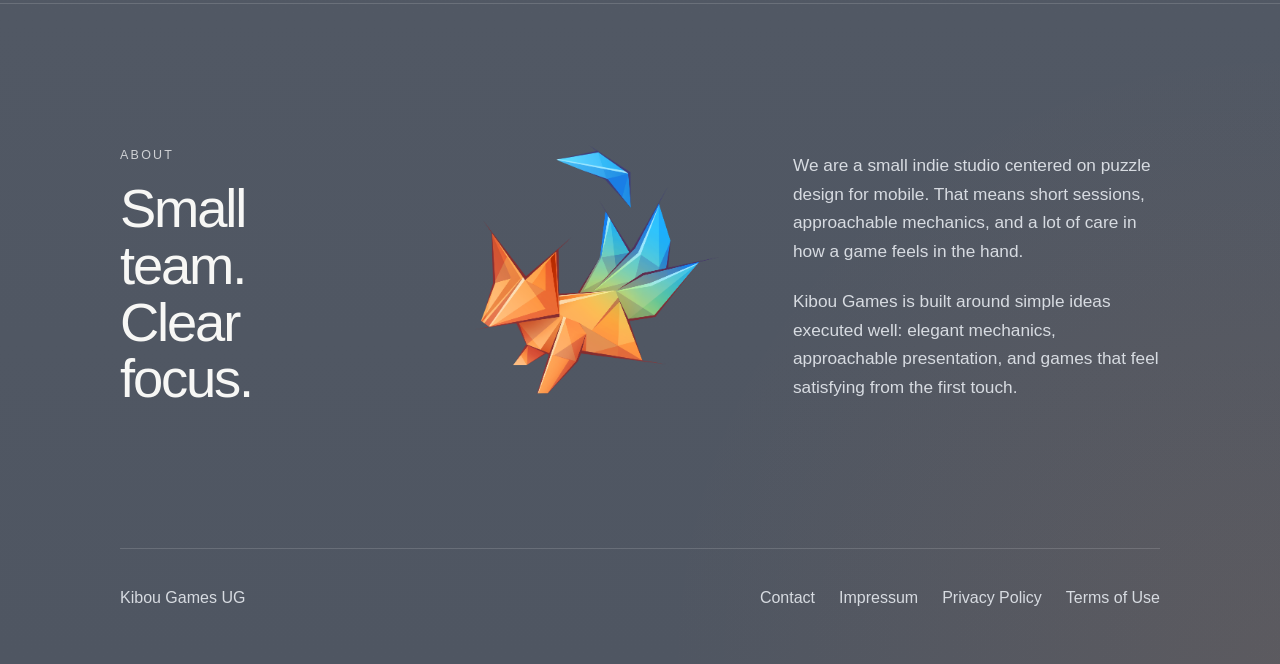
==== commit 75b85de5: "Updated Link Added the link to the game" ====
--- a/index.html
+++ b/index.html
@@ -108,7 +108,7 @@
                 <span class="store-icon" aria-hidden="true">A</span>
                 <span>App Store</span>
               </a>
-              <a class="store-link" href="#" aria-label="Voltcity on Google Play">
+              <a class="store-link" href="https://play.google.com/store/apps/details?id=com.kibougames.cableconnect" aria-label="Voltcity on Google Play" target="_blank">
                 <span class="store-icon" aria-hidden="true">P</span>
                 <span>Google Play</span>
               </a>
--- a/css/site.css
+++ b/css/site.css
@@ -283,13 +283,19 @@
   padding: 1rem 0;
 }
 
+.game-section-art {
+  width: min(100%, 320px);
+  aspect-ratio: 1 / 1;
+}
+
 .game-section-art img {
   display: block;
   width: 100%;
-  max-width: 320px;
+  height: 100%;
   border-radius: 32px;
   background: var(--panel);
   box-shadow: 0 28px 70px rgba(0, 0, 0, 0.16);
+  object-fit: cover;
 }
 
 .game-section-copy p {
@@ -449,7 +455,7 @@
   }
 
   .about-image img,
-  .game-section-art img {
+  .game-section-art {
     max-width: 260px;
     margin: 0;
   }
--- a/css/site.css
+++ b/css/site.css
@@ -283,13 +283,19 @@
   padding: 1rem 0;
 }
 
+.game-section-art {
+  width: min(100%, 320px);
+  aspect-ratio: 1 / 1;
+}
+
 .game-section-art img {
   display: block;
   width: 100%;
-  max-width: 320px;
+  height: 100%;
   border-radius: 32px;
   background: var(--panel);
   box-shadow: 0 28px 70px rgba(0, 0, 0, 0.16);
+  object-fit: cover;
 }
 
 .game-section-copy p {
@@ -449,7 +455,7 @@
   }
 
   .about-image img,
-  .game-section-art img {
+  .game-section-art {
     max-width: 260px;
     margin: 0;
   }
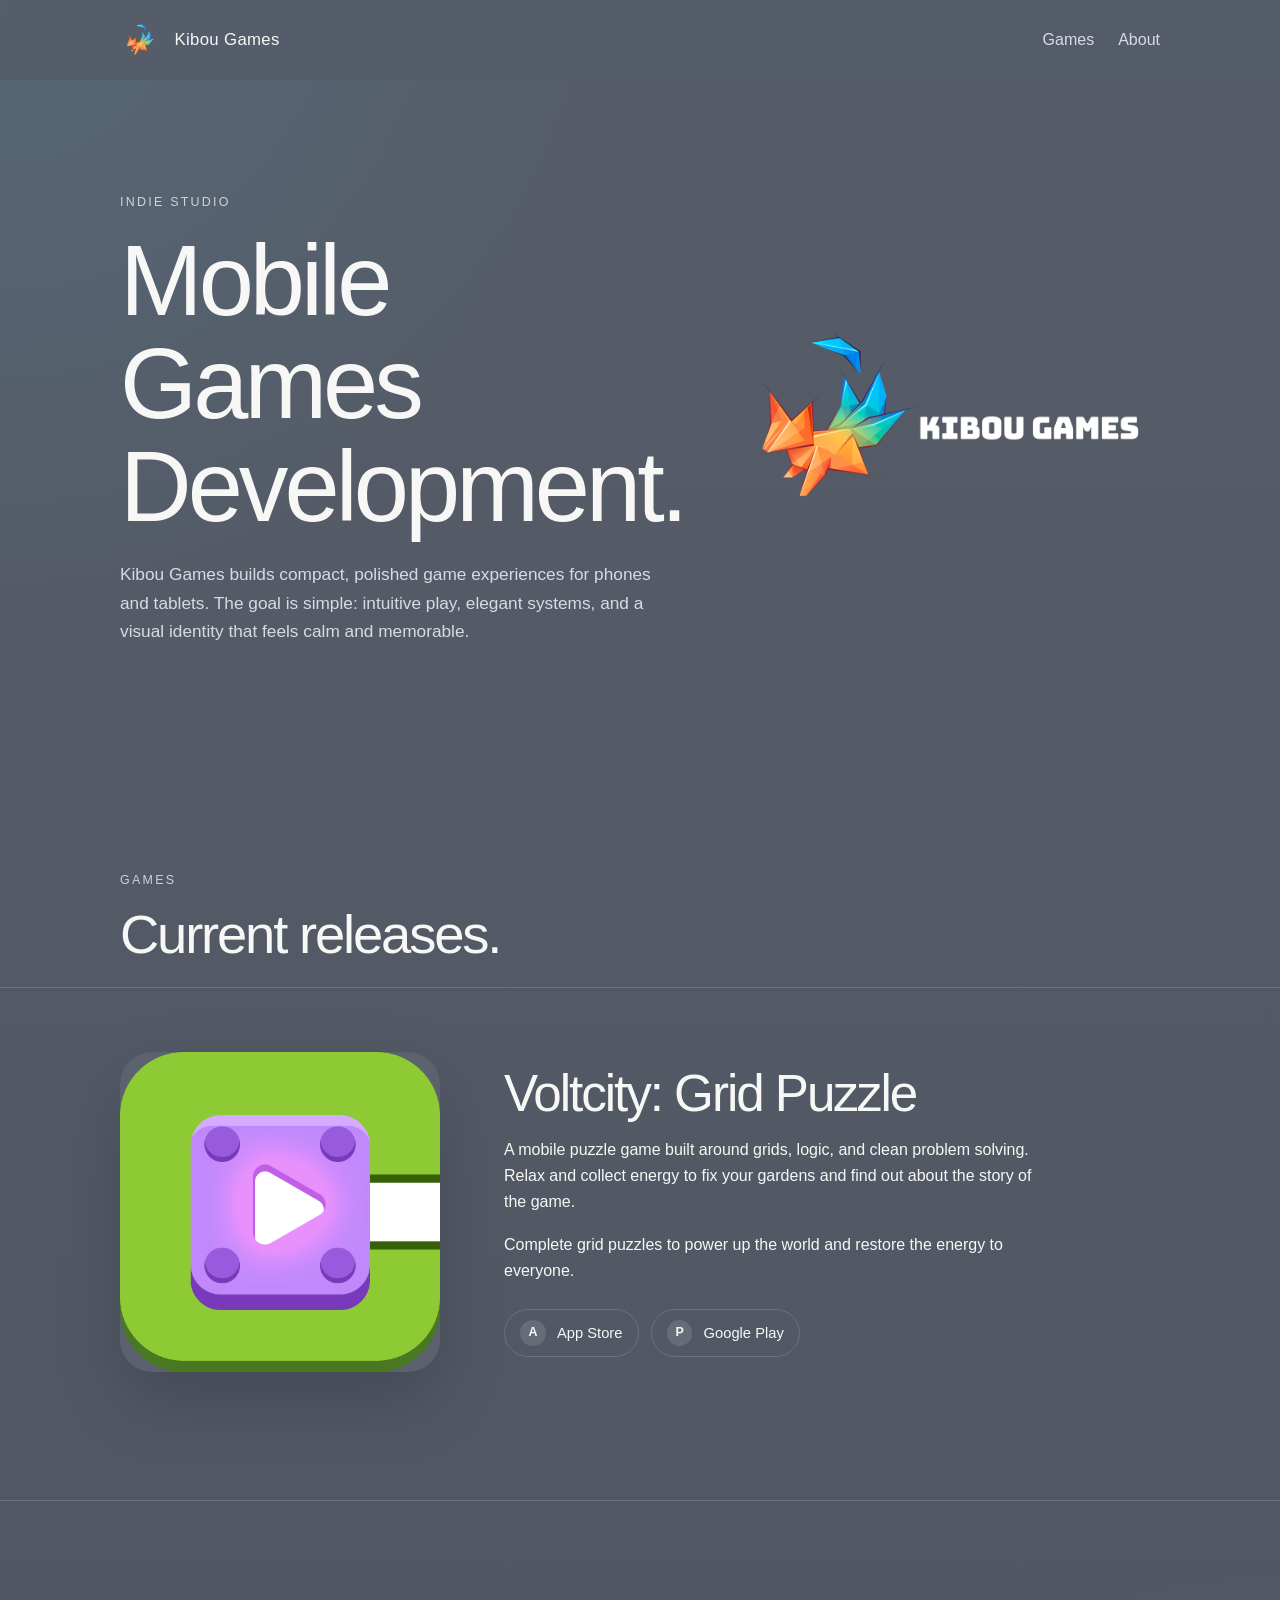
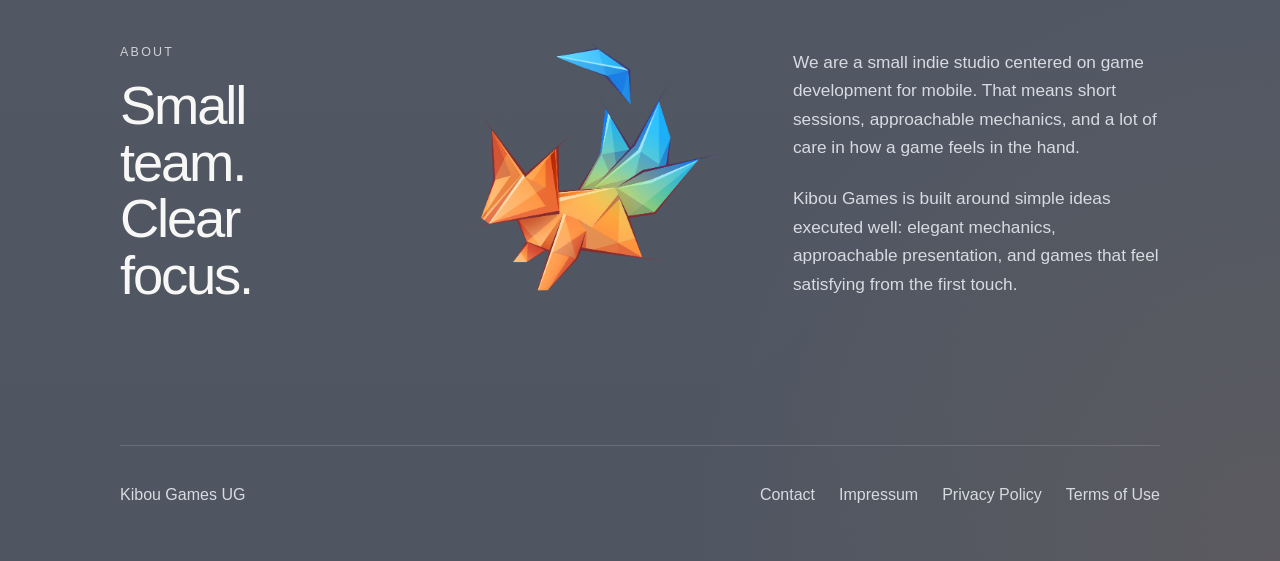
==== commit e059ee53: "edited pictures and updated texts Edited all the pictures with the new versions also changed the tex" ====
--- a/index.html
+++ b/index.html
@@ -3,7 +3,7 @@
 <head>
   <meta charset="UTF-8">
   <meta name="viewport" content="width=device-width, initial-scale=1">
-  <title>Kibou Games | Mobile puzzle games</title>
+  <title>Kibou Games</title>
   <meta
     name="description"
     content="Kibou Games is a small indie studio focused on thoughtful mobile puzzle games."
@@ -24,7 +24,7 @@
     content="A small indie studio focused on thoughtful mobile puzzle games."
   >
   <link rel="canonical" href="https://kibougames.com/">
-  <link rel="icon" type="image/x-icon" href="images/icons/favicon.ico">
+  <link rel="icon" type="image/x-icon" href="images/marketing/Kibou_Logo.ico">
   <link rel="preload" href="css/site.css" as="style">
   <link rel="stylesheet" href="css/site.css">
 </head>
@@ -36,7 +36,7 @@
       <a class="brand" href="#top" aria-label="Kibou Games home">
         <img
           class="brand-emblem"
-          src="images/Marketing/Kibou_Logo_Round.png"
+          src="images/Marketing/Kibou_Logo.png"
           alt=""
           width="40"
           height="40"
@@ -56,16 +56,16 @@
       <div class="container hero-grid">
         <div class="hero-copy">
           <p class="eyebrow">Indie studio</p>
-          <h1>Thoughtful puzzle games for mobile.</h1>
+          <h1>Mobile Games Development.</h1>
           <p class="hero-text">
-            Kibou Games builds compact, polished puzzle experiences for phones and tablets. The goal is simple:
+            Kibou Games builds compact, polished game experiences for phones and tablets. The goal is simple:
             intuitive play, elegant systems, and a visual identity that feels calm and memorable.
           </p>
         </div>
 
         <div class="hero-mark">
           <img
-            src="images/Marketing/KibouGames_Logo-Long.png"
+            src="images/Marketing/KibouGames_Logo-Long_Linkedin.png"
             alt="Kibou Games logo"
             width="2048"
             height="1024"
@@ -97,11 +97,10 @@
           <div class="game-section-copy">
             <h3>Voltcity: Grid Puzzle</h3>
             <p>
-              A mobile puzzle game built around grids, logic, and clean problem solving. This is the current
-              Kibou Games project and the first title featured on the site.
+              A mobile puzzle game built around grids, logic, and clean problem solving. Relax and collect energy to fix your gardens and find out about the story of the game.
             </p>
             <p>
-              The presentation is intentionally simple: one key image, one clear description, and direct store access when the game is ready.
+              Complete grid puzzles to power up the world and restore the energy to everyone.
             </p>
             <div class="store-links" aria-label="Store links">
               <a class="store-link" href="#" aria-label="Voltcity on the App Store">
@@ -136,7 +135,7 @@
 
         <div class="section-copy about-copy">
           <p>
-            We are a small indie studio centered on puzzle design for mobile. That means short sessions,
+            We are a small indie studio centered on game development for mobile. That means short sessions,
             approachable mechanics, and a lot of care in how a game feels in the hand.
           </p>
           <p>
